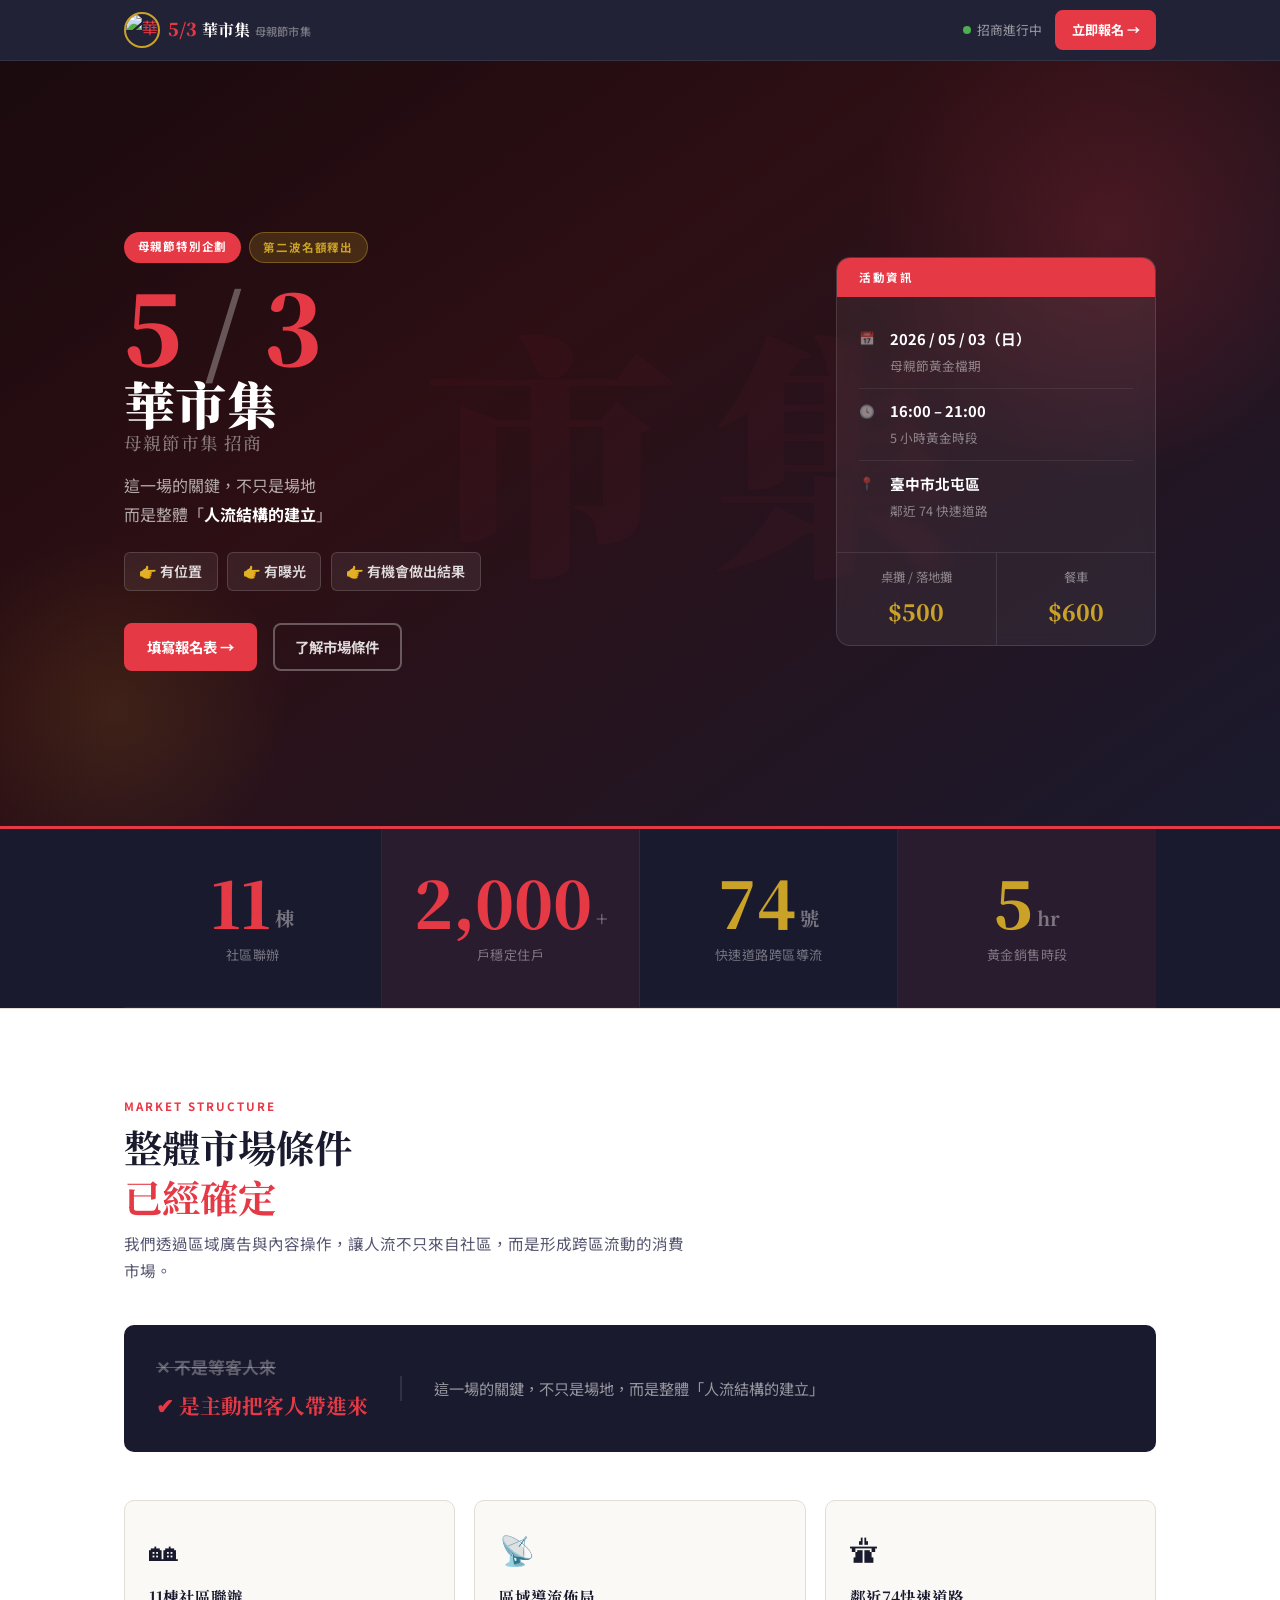
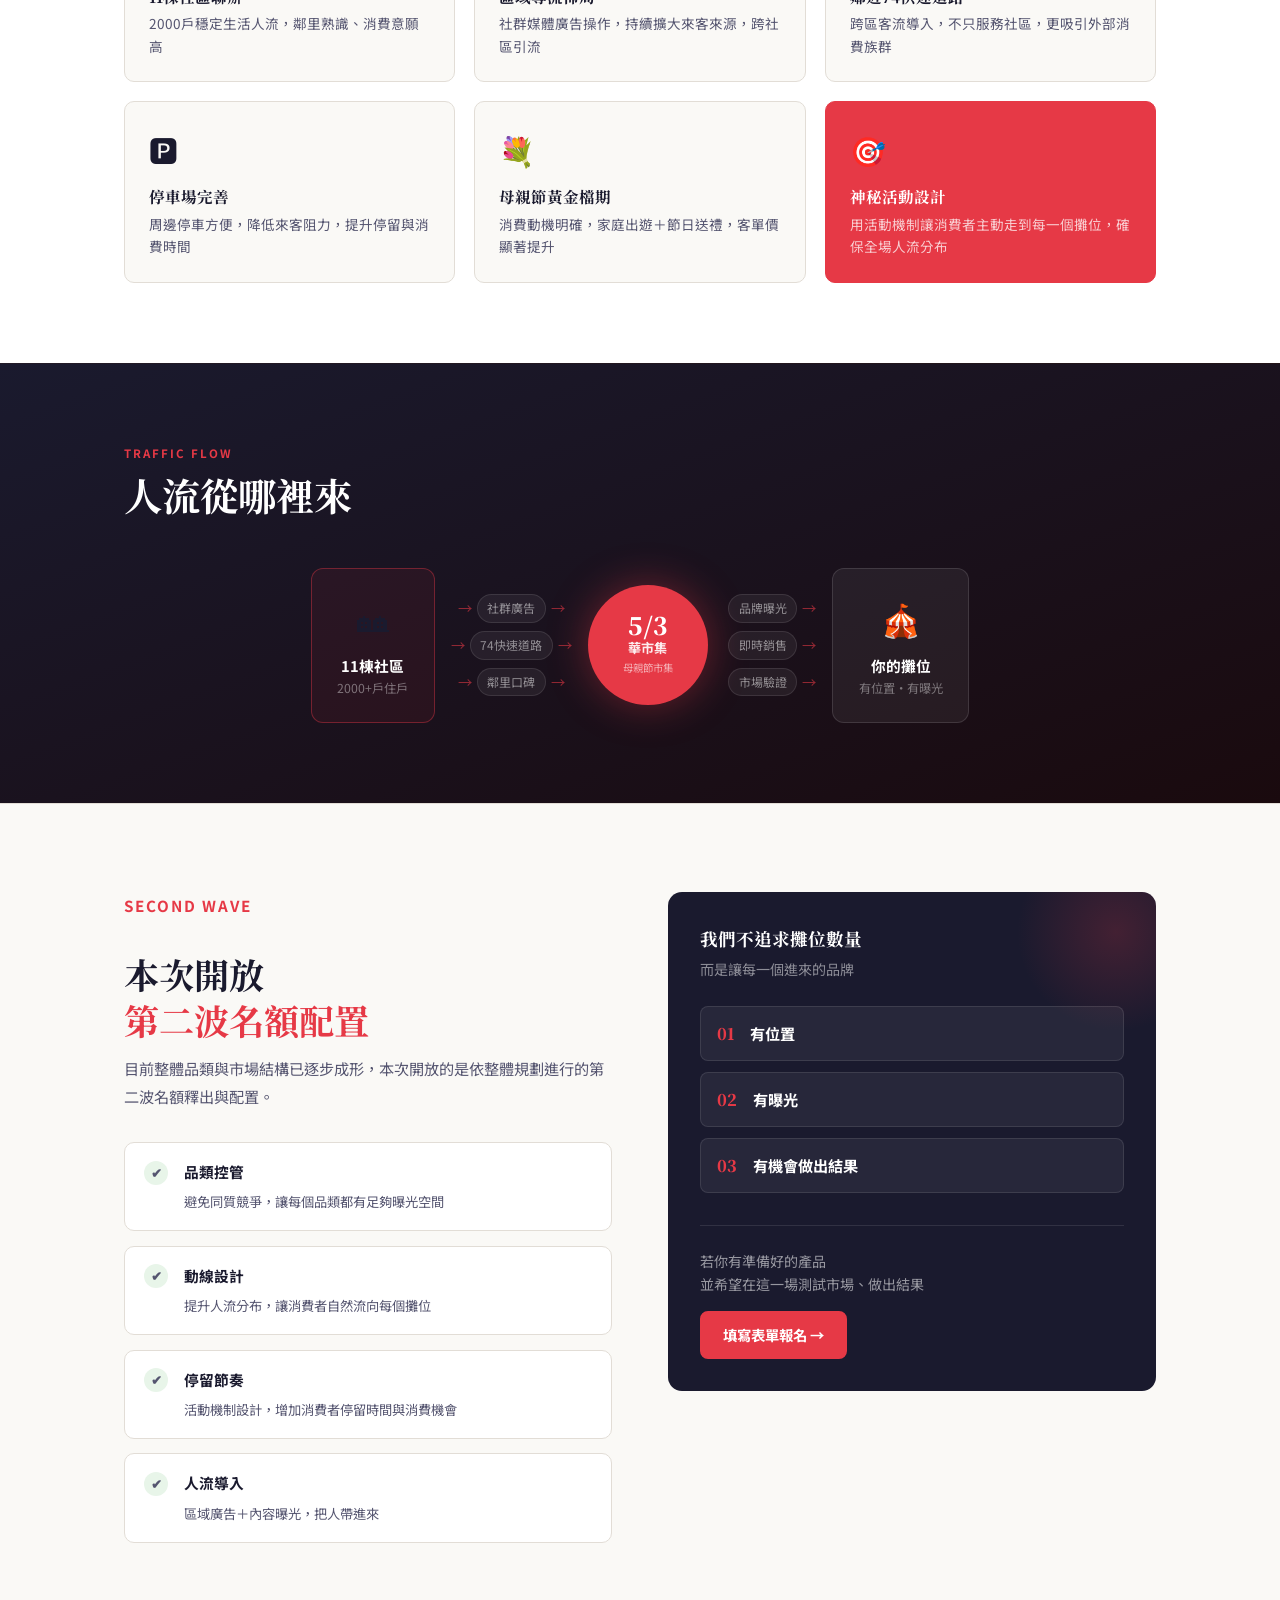
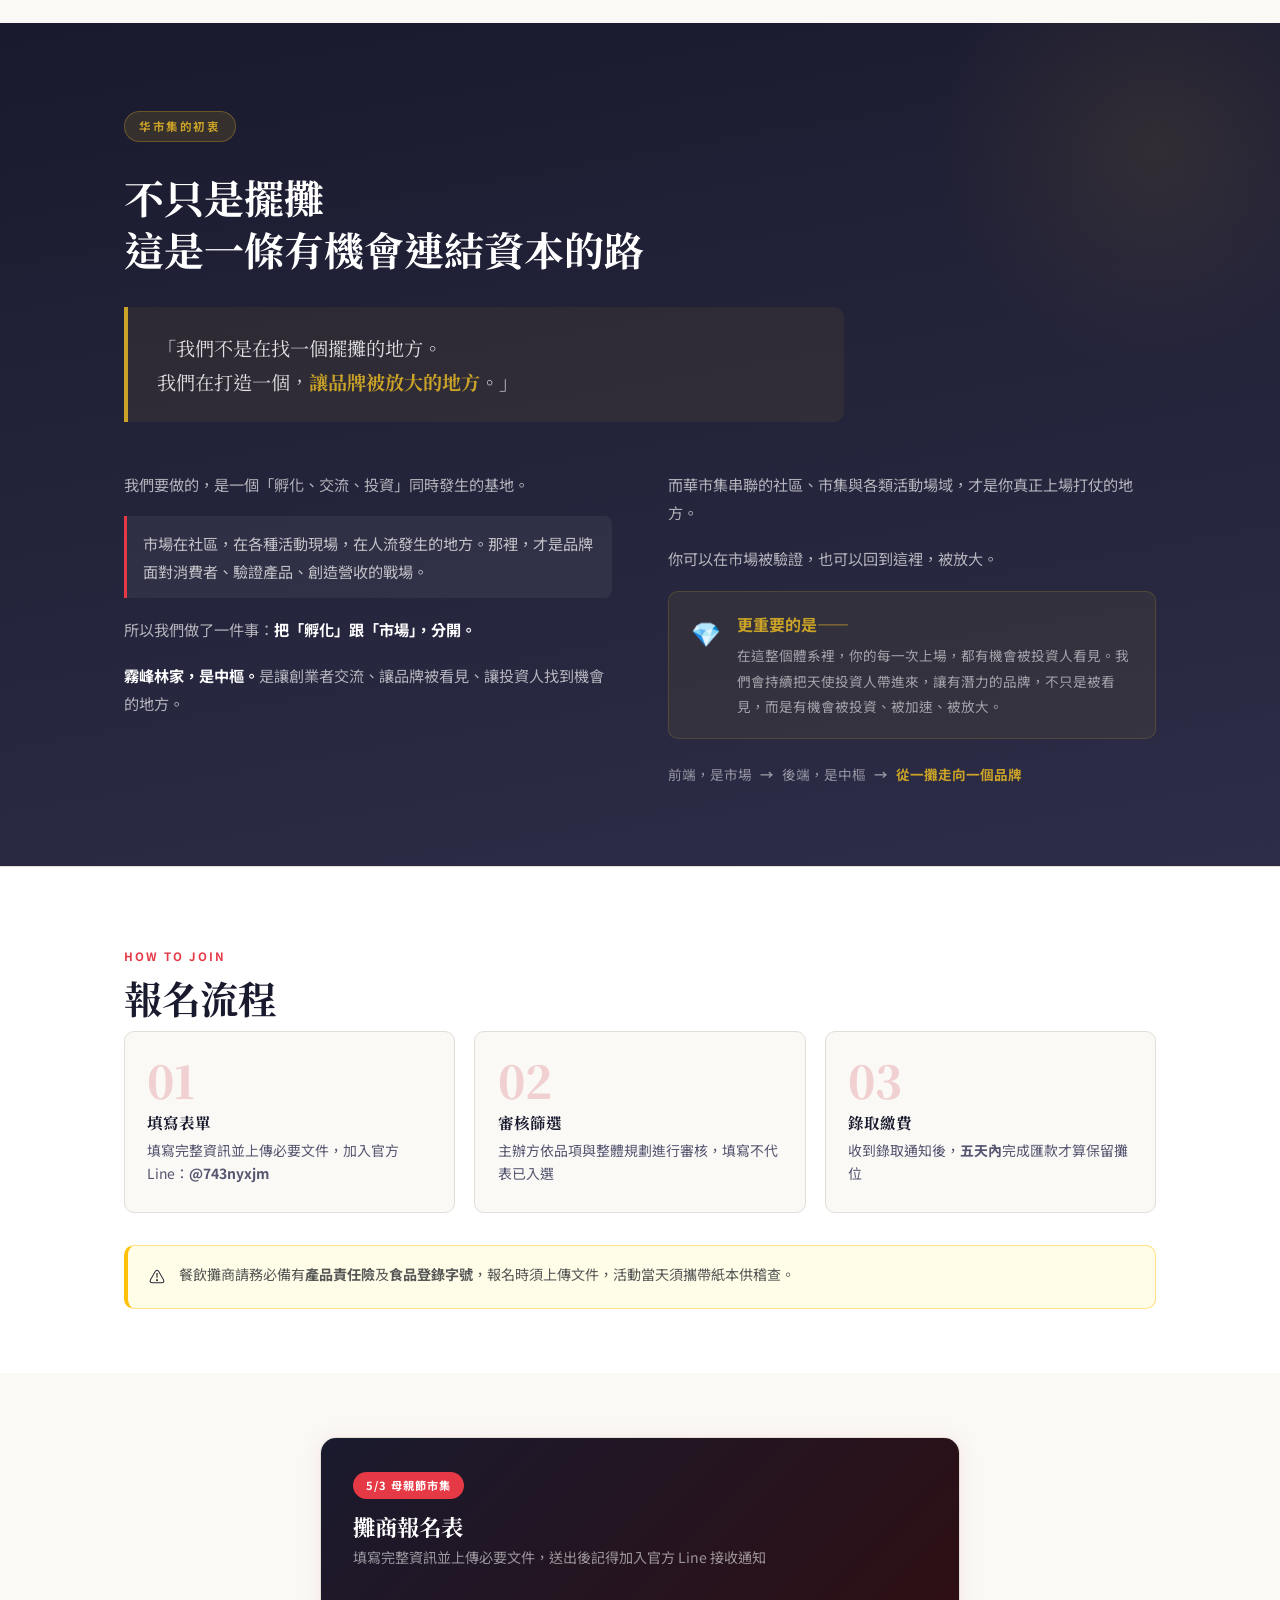
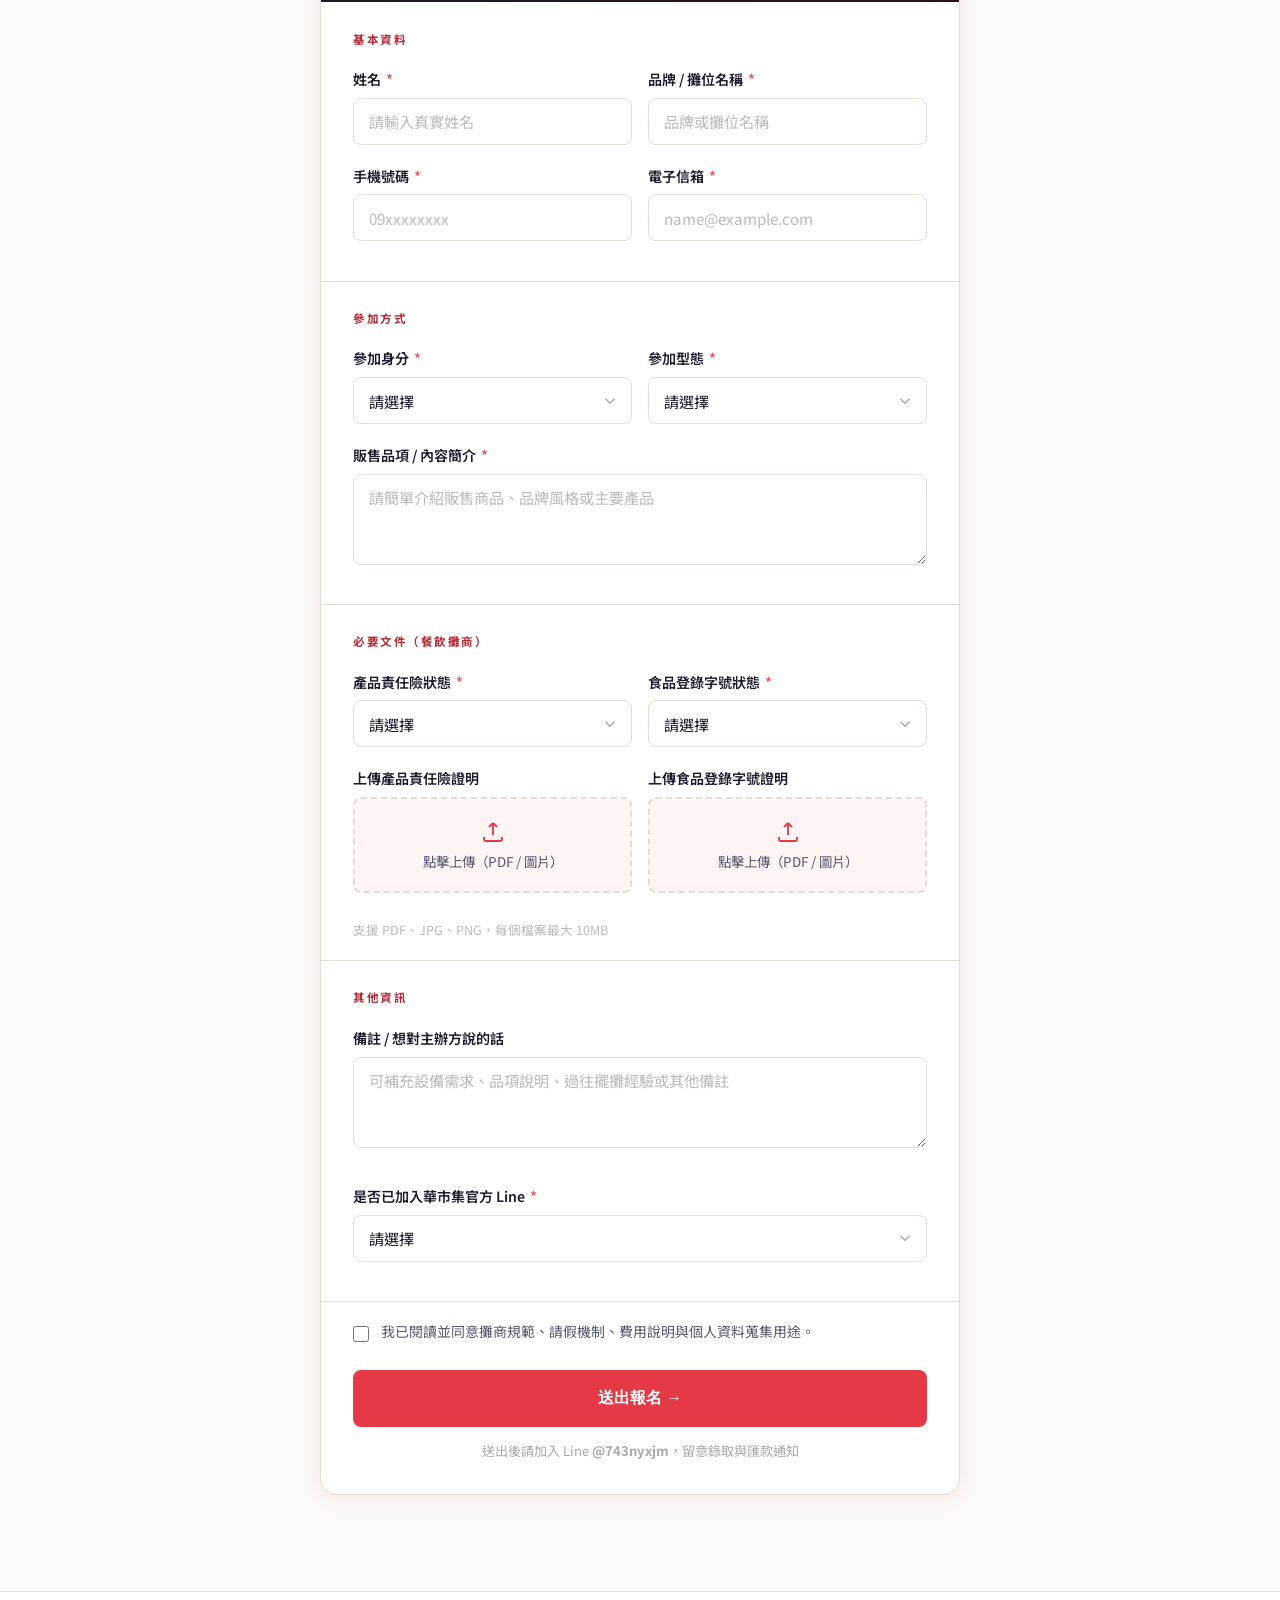
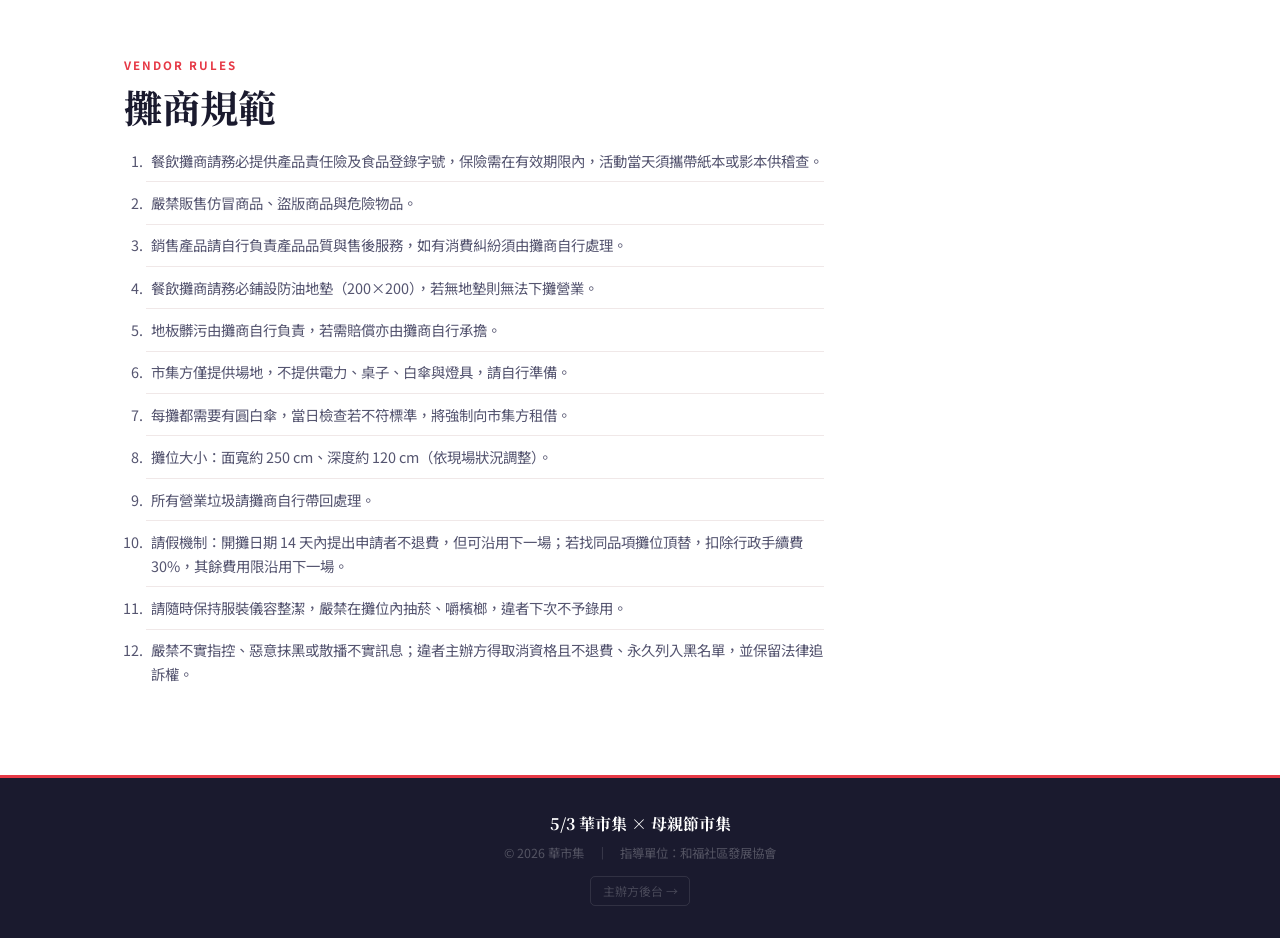
==== index.html @ 383331d0 "init: 5/3 華市集母親節市集招商網頁" ====
<!DOCTYPE html>
<html lang="zh-Hant">
<head>
  <meta charset="UTF-8">
  <meta name="viewport" content="width=device-width, initial-scale=1.0">
  <title>5/3 華市集 × 母親節市集 — 招商報名</title>
  <meta name="description" content="5/3 華市集母親節檔期。11棟社區聯辦、2000戶住戶、母親節黃金檔期。品類控管、人流結構已建立，現開放第二波招商。">
  <link rel="preconnect" href="https://fonts.googleapis.com">
  <link rel="preconnect" href="https://fonts.gstatic.com" crossorigin>
  <link href="https://fonts.googleapis.com/css2?family=Noto+Serif+TC:wght@500;700;900&family=Noto+Sans+TC:wght@400;500;600;700&display=swap" rel="stylesheet">
  <link rel="stylesheet" href="styles.css">
</head>
<body>

  <!-- ── HEADER ── -->
  <header class="site-header">
    <div class="container header-inner">
      <a href="#" class="brand">
        <img src="logo.png" alt="華市集" class="brand-logo">
        <div class="brand-text">
          <span class="brand-date">5/3</span>
          <span class="brand-name">華市集</span>
          <span class="brand-tag">母親節市集</span>
        </div>
      </a>
      <div class="header-right">
        <span class="header-status">
          <span class="dot-pulse"></span> 招商進行中
        </span>
        <a href="#form" class="btn btn-primary btn-sm">立即報名 →</a>
      </div>
    </div>
  </header>

  <!-- ── HERO ── -->
  <section class="hero">
    <!-- 背景文字裝飾 -->
    <div class="hero-bg-deco" aria-hidden="true">市集</div>
    <div class="container hero-inner">
      <div class="hero-left">
        <div class="hero-badge-row">
          <span class="badge-event">母親節特別企劃</span>
          <span class="badge-wave">第二波名額釋出</span>
        </div>
        <h1>
          <span class="h1-date">5 <em>/</em> 3</span>
          <span class="h1-main">華市集</span>
          <span class="h1-sub">母親節市集 招商</span>
        </h1>
        <p class="hero-desc">
          這一場的關鍵，不只是場地<br>
          而是整體「<strong>人流結構的建立</strong>」
        </p>
        <div class="hero-promise">
          <span>👉 有位置</span>
          <span>👉 有曝光</span>
          <span>👉 有機會做出結果</span>
        </div>
        <div class="hero-cta-row">
          <a href="#form" class="btn btn-primary">填寫報名表 →</a>
          <a href="#pitch" class="btn btn-outline-w">了解市場條件</a>
        </div>
      </div>
      <div class="hero-right">
        <div class="event-card">
          <div class="event-card-header">活動資訊</div>
          <ul class="event-info-list">
            <li>
              <span class="ei-icon">📅</span>
              <div><strong>2026 / 05 / 03（日）</strong><span>母親節黃金檔期</span></div>
            </li>
            <li>
              <span class="ei-icon">🕓</span>
              <div><strong>16:00 – 21:00</strong><span>5 小時黃金時段</span></div>
            </li>
            <li>
              <span class="ei-icon">📍</span>
              <div><strong>臺中市北屯區</strong><span>鄰近 74 快速道路</span></div>
            </li>
          </ul>
          <div class="event-fee-row">
            <div class="fee-item">
              <span class="fee-type">桌攤 / 落地攤</span>
              <span class="fee-price">$500</span>
            </div>
            <div class="fee-item">
              <span class="fee-type">餐車</span>
              <span class="fee-price">$600</span>
            </div>
          </div>
        </div>
      </div>
    </div>
  </section>

  <!-- ── STATS 數字牆 ── -->
  <section class="stats-section">
    <div class="container">
      <div class="stats-grid">
        <div class="stat-item">
          <div class="stat-num" data-target="11">0</div>
          <div class="stat-unit">棟</div>
          <div class="stat-label">社區聯辦</div>
        </div>
        <div class="stat-item stat-item--mid">
          <div class="stat-num" data-target="2000">0</div>
          <div class="stat-unit">+</div>
          <div class="stat-label">戶穩定住戶</div>
        </div>
        <div class="stat-item">
          <div class="stat-num stat-text">74</div>
          <div class="stat-unit">號</div>
          <div class="stat-label">快速道路跨區導流</div>
        </div>
        <div class="stat-item stat-item--mid">
          <div class="stat-num stat-text">5</div>
          <div class="stat-unit">hr</div>
          <div class="stat-label">黃金銷售時段</div>
        </div>
      </div>
    </div>
  </section>

  <!-- ── PITCH 市場條件 ── -->
  <section class="pitch-section" id="pitch">
    <div class="container">
      <div class="pitch-top">
        <p class="sec-eyebrow">Market Structure</p>
        <h2 class="sec-title">整體市場條件<br><span>已經確定</span></h2>
        <p class="sec-desc">我們透過區域廣告與內容操作，讓人流不只來自社區，而是形成跨區流動的消費市場。</p>
      </div>

      <!-- 大口號 -->
      <div class="pitch-slogan">
        <div class="slogan-left">
          <div class="slogan-no">✕ 不是等客人來</div>
          <div class="slogan-yes">✔ 是主動把客人帶進來</div>
        </div>
        <div class="slogan-right">
          <p>這一場的關鍵，不只是場地，而是整體「人流結構的建立」</p>
        </div>
      </div>

      <!-- 條件 checklist -->
      <div class="conditions-grid">
        <div class="condition-card">
          <div class="cc-icon">🏘</div>
          <h4>11棟社區聯辦</h4>
          <p>2000戶穩定生活人流，鄰里熟識、消費意願高</p>
        </div>
        <div class="condition-card">
          <div class="cc-icon">📡</div>
          <h4>區域導流佈局</h4>
          <p>社群媒體廣告操作，持續擴大來客來源，跨社區引流</p>
        </div>
        <div class="condition-card">
          <div class="cc-icon">🛣</div>
          <h4>鄰近74快速道路</h4>
          <p>跨區客流導入，不只服務社區，更吸引外部消費族群</p>
        </div>
        <div class="condition-card">
          <div class="cc-icon">🅿️</div>
          <h4>停車場完善</h4>
          <p>周邊停車方便，降低來客阻力，提升停留與消費時間</p>
        </div>
        <div class="condition-card">
          <div class="cc-icon">💐</div>
          <h4>母親節黃金檔期</h4>
          <p>消費動機明確，家庭出遊＋節日送禮，客單價顯著提升</p>
        </div>
        <div class="condition-card condition-card--highlight">
          <div class="cc-icon">🎯</div>
          <h4>神秘活動設計</h4>
          <p>用活動機制讓消費者主動走到每一個攤位，確保全場人流分布</p>
        </div>
      </div>
    </div>
  </section>

  <!-- ── 人流結構視覺化 ── -->
  <section class="flow-viz-section">
    <div class="container">
      <p class="sec-eyebrow">Traffic Flow</p>
      <h2 class="sec-title">人流從哪裡來</h2>
      <div class="flow-diagram">
        <div class="flow-source">
          <div class="fs-item fs-item--main">
            <div class="fs-icon">🏘</div>
            <div class="fs-label">11棟社區</div>
            <div class="fs-sub">2000+戶住戶</div>
          </div>
        </div>
        <div class="flow-arrows">
          <div class="fa-line fa-line--1">
            <span class="fa-tag">社群廣告</span>
          </div>
          <div class="fa-line fa-line--2">
            <span class="fa-tag">74快速道路</span>
          </div>
          <div class="fa-line fa-line--3">
            <span class="fa-tag">鄰里口碑</span>
          </div>
        </div>
        <div class="flow-center">
          <div class="fc-badge">5/3</div>
          <div class="fc-label">華市集</div>
          <div class="fc-sub">母親節市集</div>
        </div>
        <div class="flow-arrows flow-arrows--right">
          <div class="fa-line fa-line--r1">
            <span class="fa-tag">品牌曝光</span>
          </div>
          <div class="fa-line fa-line--r2">
            <span class="fa-tag">即時銷售</span>
          </div>
          <div class="fa-line fa-line--r3">
            <span class="fa-tag">市場驗證</span>
          </div>
        </div>
        <div class="flow-target">
          <div class="ft-item">
            <div class="ft-icon">🎪</div>
            <div class="ft-label">你的攤位</div>
            <div class="ft-sub">有位置・有曝光</div>
          </div>
        </div>
      </div>
    </div>
  </section>

  <!-- ── 品類配置 ── -->
  <section class="config-section" id="config">
    <div class="container">
      <div class="config-inner">
        <div class="config-left">
          <p class="sec-eyebrow">Second Wave</p>
          <h2>本次開放<br><span>第二波名額配置</span></h2>
          <p>目前整體品類與市場結構已逐步成形，本次開放的是依整體規劃進行的第二波名額釋出與配置。</p>
          <div class="config-checks">
            <div class="cc-row">
              <span class="cc-check">✔</span>
              <div>
                <strong>品類控管</strong>
                <span>避免同質競爭，讓每個品類都有足夠曝光空間</span>
              </div>
            </div>
            <div class="cc-row">
              <span class="cc-check">✔</span>
              <div>
                <strong>動線設計</strong>
                <span>提升人流分布，讓消費者自然流向每個攤位</span>
              </div>
            </div>
            <div class="cc-row">
              <span class="cc-check">✔</span>
              <div>
                <strong>停留節奏</strong>
                <span>活動機制設計，增加消費者停留時間與消費機會</span>
              </div>
            </div>
            <div class="cc-row">
              <span class="cc-check">✔</span>
              <div>
                <strong>人流導入</strong>
                <span>區域廣告＋內容曝光，把人帶進來</span>
              </div>
            </div>
          </div>
        </div>
        <div class="config-right">
          <div class="config-promise-box">
            <p class="cp-title">我們不追求攤位數量</p>
            <p class="cp-sub">而是讓每一個進來的品牌</p>
            <div class="cp-items">
              <div class="cp-item">
                <span class="cp-num">01</span>
                <span class="cp-text">有位置</span>
              </div>
              <div class="cp-item">
                <span class="cp-num">02</span>
                <span class="cp-text">有曝光</span>
              </div>
              <div class="cp-item">
                <span class="cp-num">03</span>
                <span class="cp-text">有機會做出結果</span>
              </div>
            </div>
            <div class="cp-cta">
              <p>若你有準備好的產品<br>並希望在這一場測試市場、做出結果</p>
              <a href="#form" class="btn btn-primary">填寫表單報名 →</a>
            </div>
          </div>
        </div>
      </div>
    </div>
  </section>

  <!-- ── 初衷 ── -->
  <section class="mission-section" id="mission">
    <div class="container">
      <div class="mission-eyebrow">
        <span class="label-tag-dark">华市集的初衷</span>
      </div>
      <h2 class="mission-headline">不只是擺攤<br>這是一條有機會連結資本的路</h2>

      <div class="mission-quote-block">
        「我們不是在找一個擺攤的地方。<br>
        我們在打造一個，<em>讓品牌被放大的地方</em>。」
      </div>

      <div class="mission-body">
        <div class="mission-col">
          <p>我們要做的，是一個「孵化、交流、投資」同時發生的基地。</p>
          <p class="mission-hl">市場在社區，在各種活動現場，在人流發生的地方。那裡，才是品牌面對消費者、驗證產品、創造營收的戰場。</p>
          <p>所以我們做了一件事：<strong>把「孵化」跟「市場」，分開。</strong></p>
          <p><strong>霧峰林家，是中樞。</strong>是讓創業者交流、讓品牌被看見、讓投資人找到機會的地方。</p>
        </div>
        <div class="mission-col">
          <p>而華市集串聯的社區、市集與各類活動場域，才是你真正上場打仗的地方。</p>
          <p>你可以在市場被驗證，也可以回到這裡，被放大。</p>
          <div class="mission-invest-box">
            <div class="mib-icon">💎</div>
            <div>
              <strong>更重要的是——</strong>
              <p>在這整個體系裡，你的每一次上場，都有機會被投資人看見。我們會持續把天使投資人帶進來，讓有潛力的品牌，不只是被看見，而是有機會被投資、被加速、被放大。</p>
            </div>
          </div>
          <div class="mission-path">
            <span>前端，是市場</span>
            <span class="mp-arrow">→</span>
            <span>後端，是中樞</span>
            <span class="mp-arrow">→</span>
            <span class="mp-end">從一攤走向一個品牌</span>
          </div>
        </div>
      </div>
    </div>
  </section>

  <!-- ── 報名流程 ── -->
  <section class="steps-section">
    <div class="container">
      <p class="sec-eyebrow">How To Join</p>
      <h2 class="sec-title">報名流程</h2>
      <div class="steps">
        <div class="step">
          <div class="step-n">01</div>
          <h3>填寫表單</h3>
          <p>填寫完整資訊並上傳必要文件，加入官方 Line：<strong>@743nyxjm</strong></p>
        </div>
        <div class="step">
          <div class="step-n">02</div>
          <h3>審核篩選</h3>
          <p>主辦方依品項與整體規劃進行審核，填寫不代表已入選</p>
        </div>
        <div class="step">
          <div class="step-n">03</div>
          <h3>錄取繳費</h3>
          <p>收到錄取通知後，<strong>五天內</strong>完成匯款才算保留攤位</p>
        </div>
      </div>
      <div class="notice-bar">
        <span>⚠️</span>
        <p>餐飲攤商請務必備有<strong>產品責任險</strong>及<strong>食品登錄字號</strong>，報名時須上傳文件，活動當天須攜帶紙本供稽查。</p>
      </div>
    </div>
  </section>

  <!-- ── 報名表單 ── -->
  <section class="form-section" id="form">
    <div class="container">
      <div class="form-wrap">
        <div class="form-topbar">
          <div class="form-topbar-inner">
            <div class="ftb-badge">5/3 母親節市集</div>
            <h2>攤商報名表</h2>
            <p>填寫完整資訊並上傳必要文件，送出後記得加入官方 Line 接收通知</p>
          </div>
        </div>

        <form id="registration-form" novalidate>

          <!-- 基本資料 -->
          <div class="fgroup">
            <p class="fgroup-title">基本資料</p>
            <div class="pair">
              <label class="field">
                <span class="field-label">姓名 <em>*</em></span>
                <input type="text" name="fullName" placeholder="請輸入真實姓名" required>
                <small class="emsg"></small>
              </label>
              <label class="field">
                <span class="field-label">品牌 / 攤位名稱 <em>*</em></span>
                <input type="text" name="organization" placeholder="品牌或攤位名稱" required>
                <small class="emsg"></small>
              </label>
            </div>
            <div class="pair">
              <label class="field">
                <span class="field-label">手機號碼 <em>*</em></span>
                <input type="tel" name="phone" placeholder="09xxxxxxxx" required>
                <small class="emsg"></small>
              </label>
              <label class="field">
                <span class="field-label">電子信箱 <em>*</em></span>
                <input type="email" name="email" placeholder="name@example.com" required>
                <small class="emsg"></small>
              </label>
            </div>
          </div>

          <!-- 參加方式 -->
          <div class="fgroup">
            <p class="fgroup-title">參加方式</p>
            <div class="pair">
              <label class="field">
                <span class="field-label">參加身分 <em>*</em></span>
                <select name="vendorIdentity" required>
                  <option value="">請選擇</option>
                  <option value="new">新攤友</option>
                  <option value="returning">舊攤友（已參加過華市集）</option>
                </select>
                <small class="emsg"></small>
              </label>
              <label class="field">
                <span class="field-label">參加型態 <em>*</em></span>
                <select name="boothType" required>
                  <option value="">請選擇</option>
                  <option value="booth">桌攤 / 落地攤（$500）</option>
                  <option value="truck">餐車（$600）</option>
                </select>
                <small class="emsg"></small>
              </label>
            </div>
            <label class="field">
              <span class="field-label">販售品項 / 內容簡介 <em>*</em></span>
              <textarea name="productInfo" rows="3" placeholder="請簡單介紹販售商品、品牌風格或主要產品" required></textarea>
              <small class="emsg"></small>
            </label>
          </div>

          <!-- 必要文件 -->
          <div class="fgroup">
            <p class="fgroup-title">必要文件（餐飲攤商）</p>
            <div class="pair">
              <label class="field">
                <span class="field-label">產品責任險狀態 <em>*</em></span>
                <select name="insurance" required>
                  <option value="">請選擇</option>
                  <option value="yes">已具備</option>
                  <option value="preparing">準備中</option>
                  <option value="na">非餐飲攤商</option>
                </select>
                <small class="emsg"></small>
              </label>
              <label class="field">
                <span class="field-label">食品登錄字號狀態 <em>*</em></span>
                <select name="foodRegistration" required>
                  <option value="">請選擇</option>
                  <option value="yes">已具備</option>
                  <option value="preparing">準備中</option>
                  <option value="na">非餐飲攤商</option>
                </select>
                <small class="emsg"></small>
              </label>
            </div>
            <div class="pair">
              <label class="field">
                <span class="field-label">上傳產品責任險證明</span>
                <input type="file" id="insuranceFile" name="insuranceFile" accept=".pdf,.jpg,.jpeg,.png">
                <div class="file-box" id="insurance-box">
                  <svg viewBox="0 0 24 24" fill="none" stroke-width="1.8"><path d="M12 15V3m0 0L8 7m4-4 4 4"/><path d="M3 17v2a2 2 0 002 2h14a2 2 0 002-2v-2"/></svg>
                  <span id="insurance-name">點擊上傳（PDF / 圖片）</span>
                </div>
                <small class="emsg"></small>
              </label>
              <label class="field">
                <span class="field-label">上傳食品登錄字號證明</span>
                <input type="file" id="foodFile" name="foodFile" accept=".pdf,.jpg,.jpeg,.png">
                <div class="file-box" id="food-box">
                  <svg viewBox="0 0 24 24" fill="none" stroke-width="1.8"><path d="M12 15V3m0 0L8 7m4-4 4 4"/><path d="M3 17v2a2 2 0 002 2h14a2 2 0 002-2v-2"/></svg>
                  <span id="food-name">點擊上傳（PDF / 圖片）</span>
                </div>
                <small class="emsg"></small>
              </label>
            </div>
            <p class="file-hint">支援 PDF、JPG、PNG，每個檔案最大 10MB</p>
          </div>

          <!-- 其他資訊 -->
          <div class="fgroup">
            <p class="fgroup-title">其他資訊</p>
            <label class="field">
              <span class="field-label">備註 / 想對主辦方說的話</span>
              <textarea name="motivation" rows="3" placeholder="可補充設備需求、品項說明、過往擺攤經驗或其他備註"></textarea>
              <small class="emsg"></small>
            </label>
            <label class="field">
              <span class="field-label">是否已加入華市集官方 Line <em>*</em></span>
              <select name="lineJoined" required>
                <option value="">請選擇</option>
                <option value="yes">是，已加入 @743nyxjm</option>
                <option value="no">尚未加入</option>
              </select>
              <small class="emsg"></small>
            </label>
          </div>

          <!-- 同意 -->
          <label class="check-field">
            <input type="checkbox" name="consent" required>
            <span>我已閱讀並同意攤商規範、請假機制、費用說明與個人資料蒐集用途。</span>
          </label>
          <small class="check-err"></small>

          <!-- 送出 -->
          <div class="form-submit">
            <button type="submit" id="submit-btn" class="btn btn-primary btn-block">
              <span class="btn-text">送出報名 →</span>
              <span class="btn-loading" hidden>上傳中，請稍候…</span>
            </button>
            <p class="form-hint">送出後請加入 Line <strong>@743nyxjm</strong>，留意錄取與匯款通知</p>
          </div>
        </form>

        <!-- 送出成功 -->
        <div id="success-msg" class="success-msg" hidden>
          <div class="s-icon">🎉</div>
          <h3>報名資料已送出！</h3>
          <p>我們已收到你的攤商資料。請同步加入官方 Line <strong>@743nyxjm</strong>，留意後續錄取與匯款通知。</p>
          <div class="success-line-box">
            <p>官方 Line</p>
            <div class="suc-line-id">@743nyxjm</div>
          </div>
          <button type="button" id="reset-btn" class="btn btn-outline">再填一份</button>
        </div>
      </div>
    </div>
  </section>

  <!-- ── 攤商規範 ── -->
  <section class="rules-section">
    <div class="container">
      <p class="sec-eyebrow">Vendor Rules</p>
      <h2 class="sec-title">攤商規範</h2>
      <ol class="rules-list">
        <li>餐飲攤商請務必提供產品責任險及食品登錄字號，保險需在有效期限內，活動當天須攜帶紙本或影本供稽查。</li>
        <li>嚴禁販售仿冒商品、盜版商品與危險物品。</li>
        <li>銷售產品請自行負責產品品質與售後服務，如有消費糾紛須由攤商自行處理。</li>
        <li>餐飲攤商請務必鋪設防油地墊（200×200），若無地墊則無法下攤營業。</li>
        <li>地板髒污由攤商自行負責，若需賠償亦由攤商自行承擔。</li>
        <li>市集方僅提供場地，不提供電力、桌子、白傘與燈具，請自行準備。</li>
        <li>每攤都需要有圓白傘，當日檢查若不符標準，將強制向市集方租借。</li>
        <li>攤位大小：面寬約 250 cm、深度約 120 cm（依現場狀況調整）。</li>
        <li>所有營業垃圾請攤商自行帶回處理。</li>
        <li>請假機制：開攤日期 14 天內提出申請者不退費，但可沿用下一場；若找同品項攤位頂替，扣除行政手續費 30%，其餘費用限沿用下一場。</li>
        <li>請隨時保持服裝儀容整潔，嚴禁在攤位內抽菸、嚼檳榔，違者下次不予錄用。</li>
        <li>嚴禁不實指控、惡意抹黑或散播不實訊息；違者主辦方得取消資格且不退費、永久列入黑名單，並保留法律追訴權。</li>
      </ol>
    </div>
  </section>

  <!-- ── FOOTER ── -->
  <footer class="site-footer">
    <div class="container footer-inner">
      <div class="footer-brand">5/3 華市集 × 母親節市集</div>
      <p class="footer-copy">© 2026 華市集　｜　指導單位：和福社區發展協會</p>
      <a href="admin.html" class="admin-link">主辦方後台 →</a>
    </div>
  </footer>

  <script src="script.js"></script>
</body>
</html>
---- styles.css ----
/* ── RESET ── */
*, *::before, *::after { box-sizing: border-box; margin: 0; padding: 0; }
[hidden] { display: none !important; }

:root {
  --red:        #e63946;
  --red-dark:   #b52a35;
  --red-pale:   #fff5f5;
  --orange:     #f4833d;
  --ink:        #1a1a2e;
  --ink-mid:    #2d2d3a;
  --sub:        #555570;
  --border:     #e2ddd6;
  --bg:         #faf9f6;
  --white:      #ffffff;
  --gold:       #c9a227;
  --gold-light: #f5e9c0;
  --gold-pale:  #fdf8ec;
  --green:      #2e7d32;
  --green-bg:   #f1f8f2;
  --coral:      #e05a5a;
  --r:          10px;
  --shadow:     0 2px 20px rgba(230,57,70,.10);
}

html, body {
  font-size: 16px;
  font-family: 'Noto Sans TC', -apple-system, BlinkMacSystemFont, sans-serif;
  background: var(--bg);
  color: var(--ink);
  line-height: 1.7;
  overflow-x: hidden;
}
h1, h2, h3, h4 { font-family: 'Noto Serif TC', serif; line-height: 1.3; color: var(--ink); }
p { color: var(--sub); }
a { color: var(--red); text-decoration: none; }
a:hover { color: var(--red-dark); }

.container { width: 100%; max-width: 1080px; margin: 0 auto; padding: 0 1.5rem; }

/* ── HEADER ── */
.site-header {
  position: sticky; top: 0; z-index: 100;
  background: rgba(26,26,46,.96);
  backdrop-filter: blur(10px);
  border-bottom: 1px solid rgba(255,255,255,.08);
}
.header-inner {
  display: flex; align-items: center; justify-content: space-between;
  height: 60px; gap: 1rem;
}
.brand {
  display: flex; align-items: center; gap: .5rem;
  text-decoration: none;
}
.brand-logo {
  width: 36px; height: 36px;
  border-radius: 50%;
  object-fit: cover;
  border: 2px solid var(--gold);
  flex-shrink: 0;
}
.brand-text { display: flex; align-items: baseline; gap: .3rem; }
.brand-date {
  font-family: 'Noto Serif TC', serif;
  font-size: 1.1rem; font-weight: 900;
  color: var(--red); line-height: 1;
}
.brand-name {
  font-family: 'Noto Serif TC', serif;
  font-size: 1rem; font-weight: 700; color: #fff;
}
.brand-tag {
  font-size: .7rem; font-weight: 500;
  color: rgba(255,255,255,.4);
  letter-spacing: .3px;
}
.header-right { display: flex; align-items: center; gap: .8rem; }
.header-status {
  display: flex; align-items: center; gap: .4rem;
  font-size: .8rem; color: rgba(255,255,255,.55);
  white-space: nowrap;
}
.dot-pulse {
  width: 8px; height: 8px; border-radius: 50%;
  background: #4caf50;
  box-shadow: 0 0 0 0 rgba(76,175,80,.4);
  animation: pulse-dot 1.8s ease-in-out infinite;
  flex-shrink: 0;
}
@keyframes pulse-dot {
  0%   { box-shadow: 0 0 0 0 rgba(76,175,80,.5); }
  70%  { box-shadow: 0 0 0 8px rgba(76,175,80,0); }
  100% { box-shadow: 0 0 0 0 rgba(76,175,80,0); }
}
@media (max-width: 600px) {
  .header-status { display: none; }
}

/* ── BUTTONS ── */
.btn {
  display: inline-block; padding: .6rem 1.3rem;
  border-radius: 8px; font-weight: 700; font-size: .9rem;
  cursor: pointer; border: 2px solid transparent;
  transition: all .2s; text-align: center; white-space: nowrap;
}
.btn-sm { padding: .4rem .9rem; font-size: .82rem; }
.btn-primary {
  background: var(--red); color: #fff; border-color: var(--red);
}
.btn-primary:hover {
  background: var(--red-dark); border-color: var(--red-dark);
  transform: translateY(-1px); box-shadow: 0 4px 16px rgba(230,57,70,.35);
}
.btn-primary:disabled { background: #ccc; border-color: #ccc; cursor: not-allowed; transform: none; box-shadow: none; }
.btn-outline-w {
  background: transparent; color: rgba(255,255,255,.85);
  border-color: rgba(255,255,255,.3);
}
.btn-outline-w:hover { background: rgba(255,255,255,.12); border-color: rgba(255,255,255,.6); color: #fff; }
.btn-outline {
  background: transparent; color: var(--red); border-color: var(--red);
}
.btn-outline:hover { background: var(--red); color: #fff; }
.btn-block { display: block; width: 100%; padding: 1rem; font-size: 1rem; }

/* ── HERO ── */
.hero {
  position: relative;
  background: linear-gradient(145deg, #1a0a0e 0%, #2d0f14 40%, #1a1a2e 100%);
  padding: 5rem 0 4rem; overflow: hidden;
  min-height: 85vh; display: flex; align-items: center;
}
.hero-bg-deco {
  position: absolute;
  top: 50%; left: 55%; transform: translate(-50%, -50%);
  font-family: 'Noto Serif TC', serif;
  font-size: clamp(8rem, 20vw, 18rem); font-weight: 900;
  color: rgba(230,57,70,.04); pointer-events: none;
  white-space: nowrap; user-select: none; letter-spacing: .1em;
}
.hero::before {
  content: '';
  position: absolute; top: -80px; right: -80px;
  width: 500px; height: 500px; border-radius: 50%;
  background: radial-gradient(circle, rgba(230,57,70,.18) 0%, transparent 70%);
  pointer-events: none;
}
.hero::after {
  content: '';
  position: absolute; bottom: -60px; left: -60px;
  width: 350px; height: 350px; border-radius: 50%;
  background: radial-gradient(circle, rgba(201,162,39,.12) 0%, transparent 70%);
  pointer-events: none;
}
.hero-inner {
  display: flex; gap: 3rem; align-items: center;
  width: 100%; max-width: 1080px; margin: 0 auto; padding: 0 1.5rem;
  position: relative; z-index: 1;
}
.hero-left { flex: 1; min-width: 0; }
.hero-right { width: 320px; flex-shrink: 0; }
@media (max-width: 860px) {
  .hero-inner { flex-direction: column; gap: 2.5rem; }
  .hero-right { width: 100%; max-width: 420px; }
  .hero { min-height: auto; padding: 4rem 0 3.5rem; }
}

.hero-badge-row { display: flex; gap: .5rem; flex-wrap: wrap; margin-bottom: 1.2rem; }
.badge-event, .badge-wave {
  display: inline-block; font-size: .72rem; font-weight: 700;
  letter-spacing: .8px; padding: .28rem .85rem; border-radius: 99px;
}
.badge-event { background: var(--red); color: #fff; }
.badge-wave  { background: rgba(201,162,39,.2); border: 1px solid rgba(201,162,39,.4); color: var(--gold); }

.hero-left h1 { margin-bottom: 1.2rem; line-height: 1; }
.h1-date {
  display: block;
  font-size: clamp(3.5rem, 10vw, 6rem); font-weight: 900;
  color: var(--red); line-height: .9; margin-bottom: .1em;
  letter-spacing: -.02em;
}
.h1-date em { color: rgba(255,255,255,.3); font-style: normal; }
.h1-main {
  display: block;
  font-size: clamp(2rem, 5vw, 3.2rem); font-weight: 900;
  color: #fff; line-height: 1; margin-bottom: .1em;
}
.h1-sub {
  display: block;
  font-size: clamp(.9rem, 2vw, 1.1rem); font-weight: 500;
  color: rgba(255,255,255,.45); letter-spacing: 1px;
}

.hero-desc {
  font-size: 1rem; color: rgba(255,255,255,.65);
  margin-bottom: 1.5rem; line-height: 1.8; max-width: 480px;
}
.hero-desc strong { color: #fff; }

.hero-promise {
  display: flex; flex-wrap: wrap; gap: .6rem; margin-bottom: 2rem;
}
.hero-promise span {
  background: rgba(255,255,255,.07); border: 1px solid rgba(255,255,255,.15);
  border-radius: 6px; padding: .4rem .9rem;
  font-size: .88rem; font-weight: 600; color: rgba(255,255,255,.85);
}

.hero-cta-row { display: flex; gap: 1rem; flex-wrap: wrap; }

/* EVENT CARD */
.event-card {
  background: rgba(255,255,255,.06);
  border: 1px solid rgba(255,255,255,.12);
  border-radius: 14px; overflow: hidden;
  backdrop-filter: blur(6px);
}
.event-card-header {
  background: var(--red); color: #fff;
  font-size: .72rem; font-weight: 700;
  letter-spacing: 1.5px; text-transform: uppercase;
  padding: .6rem 1.4rem;
}
.event-info-list { list-style: none; padding: 1.2rem 1.4rem; }
.event-info-list li {
  display: flex; gap: .9rem; align-items: flex-start;
  padding: .6rem 0; border-bottom: 1px solid rgba(255,255,255,.07);
}
.event-info-list li:last-child { border-bottom: none; }
.ei-icon { font-size: 1.1rem; flex-shrink: 0; margin-top: .1rem; }
.event-info-list strong { display: block; color: #fff; font-size: .92rem; }
.event-info-list span { font-size: .79rem; color: rgba(255,255,255,.45); }

.event-fee-row {
  display: flex; border-top: 1px solid rgba(255,255,255,.1);
}
.fee-item {
  flex: 1; padding: .9rem 1.4rem; text-align: center;
  border-right: 1px solid rgba(255,255,255,.1);
}
.fee-item:last-child { border-right: none; }
.fee-type { display: block; font-size: .78rem; color: rgba(255,255,255,.45); margin-bottom: .25rem; }
.fee-price {
  display: block;
  font-family: 'Noto Serif TC', serif;
  font-size: 1.4rem; font-weight: 900; color: var(--gold);
}

/* ── STATS ── */
.stats-section {
  background: var(--ink);
  padding: 0;
  border-top: 3px solid var(--red);
}
.stats-grid {
  display: grid; grid-template-columns: repeat(4, 1fr);
  border-bottom: 1px solid rgba(255,255,255,.06);
}
@media (max-width: 700px) {
  .stats-grid { grid-template-columns: repeat(2, 1fr); }
}
.stat-item {
  padding: 2.5rem 1rem; text-align: center;
  border-right: 1px solid rgba(255,255,255,.06);
  position: relative; overflow: hidden;
}
.stat-item:last-child { border-right: none; }
.stat-item--mid { background: rgba(230,57,70,.08); }
.stat-num {
  font-family: 'Noto Serif TC', serif;
  font-size: clamp(2.5rem, 6vw, 4rem); font-weight: 900;
  color: var(--red); line-height: 1;
  display: inline-block;
}
.stat-text { color: var(--gold); }
.stat-unit {
  font-family: 'Noto Serif TC', serif;
  font-size: 1.2rem; font-weight: 700;
  color: rgba(255,255,255,.4);
  display: inline-block; vertical-align: bottom; margin-bottom: .1rem;
}
.stat-label {
  display: block; font-size: .82rem; color: rgba(255,255,255,.4);
  margin-top: .5rem; letter-spacing: .5px;
}

/* ── PITCH ── */
.pitch-section {
  padding: 5.5rem 0 5rem;
  background: var(--white);
  border-top: 1px solid var(--border);
}
.sec-eyebrow {
  font-size: .72rem; font-weight: 700;
  letter-spacing: 2px; text-transform: uppercase;
  color: var(--red); margin-bottom: .4rem;
}
.sec-title { font-size: clamp(1.6rem, 3.5vw, 2.4rem); margin-bottom: .5rem; }
.sec-title span { color: var(--red); }
.sec-desc { font-size: .97rem; color: var(--sub); margin-bottom: 2.5rem; max-width: 560px; line-height: 1.75; }

.pitch-top { margin-bottom: 2.5rem; }

/* slogan */
.pitch-slogan {
  display: flex; gap: 2rem; align-items: center;
  background: var(--ink); border-radius: var(--r);
  padding: 1.8rem 2rem; margin-bottom: 3rem; flex-wrap: wrap;
}
@media (max-width: 700px) { .pitch-slogan { flex-direction: column; gap: 1rem; } }
.slogan-no {
  font-size: 1.05rem; font-weight: 700;
  color: rgba(255,255,255,.3);
  text-decoration: line-through;
}
.slogan-yes {
  font-family: 'Noto Serif TC', serif;
  font-size: 1.3rem; font-weight: 700;
  color: var(--red); margin-top: .4rem;
}
.slogan-left { flex-shrink: 0; }
.slogan-right { border-left: 2px solid rgba(255,255,255,.1); padding-left: 2rem; }
@media (max-width: 700px) {
  .slogan-right { border-left: none; border-top: 1px solid rgba(255,255,255,.1); padding-left: 0; padding-top: 1rem; }
}
.slogan-right p { color: rgba(255,255,255,.55); font-size: .95rem; margin: 0; }

/* conditions */
.conditions-grid {
  display: grid; grid-template-columns: repeat(3, 1fr); gap: 1.2rem;
}
@media (max-width: 860px) { .conditions-grid { grid-template-columns: repeat(2, 1fr); } }
@media (max-width: 480px) { .conditions-grid { grid-template-columns: 1fr; } }
.condition-card {
  background: var(--bg); border: 1px solid var(--border);
  border-radius: var(--r); padding: 1.5rem;
  transition: all .2s;
}
.condition-card:hover { transform: translateY(-3px); box-shadow: var(--shadow); border-color: var(--red); }
.condition-card--highlight { background: var(--red); border-color: var(--red); }
.cc-icon { font-size: 1.8rem; margin-bottom: .7rem; }
.condition-card h4 { font-size: .97rem; margin-bottom: .4rem; }
.condition-card--highlight h4 { color: #fff; }
.condition-card p { font-size: .85rem; line-height: 1.65; }
.condition-card--highlight p { color: rgba(255,255,255,.75); }

/* ── FLOW VIZ ── */
.flow-viz-section {
  padding: 5rem 0;
  background: linear-gradient(160deg, var(--ink) 0%, #1a0a0e 100%);
  border-top: 1px solid rgba(255,255,255,.04);
}
.flow-viz-section .sec-eyebrow { color: var(--red); }
.flow-viz-section .sec-title { color: #fff; margin-bottom: 3rem; }

.flow-diagram {
  display: flex; align-items: center; justify-content: center;
  gap: 1rem; flex-wrap: wrap;
}
.flow-source, .flow-target { flex-shrink: 0; }
.fs-item, .ft-item {
  background: rgba(255,255,255,.06); border: 1px solid rgba(255,255,255,.12);
  border-radius: 12px; padding: 1.4rem 1.6rem; text-align: center; min-width: 120px;
}
.fs-item--main { border-color: rgba(230,57,70,.4); background: rgba(230,57,70,.08); }
.fs-icon, .ft-icon { font-size: 2rem; margin-bottom: .5rem; }
.fs-label, .ft-label { font-size: .92rem; font-weight: 700; color: #fff; }
.fs-sub, .ft-sub { font-size: .77rem; color: rgba(255,255,255,.4); }

.flow-arrows {
  display: flex; flex-direction: column; gap: .5rem; align-items: center;
}
.fa-line {
  display: flex; align-items: center; gap: .3rem;
  font-size: .75rem;
}
.fa-tag {
  background: rgba(255,255,255,.06); border: 1px solid rgba(255,255,255,.1);
  color: rgba(255,255,255,.5); border-radius: 99px;
  padding: .2rem .6rem; white-space: nowrap;
}
.fa-line::before, .fa-line::after {
  content: '→'; color: rgba(230,57,70,.6); font-size: .9rem;
}
.flow-arrows--right .fa-line::before { content: ''; }

.flow-center {
  background: var(--red); border-radius: 50%;
  width: 120px; height: 120px;
  display: flex; flex-direction: column; align-items: center; justify-content: center;
  flex-shrink: 0; box-shadow: 0 0 40px rgba(230,57,70,.4);
}
.fc-badge {
  font-family: 'Noto Serif TC', serif;
  font-size: 1.5rem; font-weight: 900; color: #fff; line-height: 1;
}
.fc-label { font-size: .82rem; font-weight: 700; color: rgba(255,255,255,.9); }
.fc-sub { font-size: .65rem; color: rgba(255,255,255,.6); }

@media (max-width: 700px) {
  .flow-diagram { flex-direction: column; }
  .flow-arrows { flex-direction: row; }
  .fa-line::before { content: '↓'; }
  .fa-line::after { content: ''; }
}

/* ── CONFIG ── */
.config-section {
  padding: 5.5rem 0 5rem;
  background: var(--bg);
  border-top: 1px solid var(--border);
}
.config-inner {
  display: grid; grid-template-columns: 1fr 1fr; gap: 3.5rem; align-items: start;
}
@media (max-width: 820px) { .config-inner { grid-template-columns: 1fr; gap: 2rem; } }
.config-left h2 { font-size: clamp(1.5rem, 3vw, 2.2rem); margin-bottom: .8rem; }
.config-left h2 span { color: var(--red); }
.config-left > p { font-size: .95rem; margin-bottom: 2rem; line-height: 1.8; }

.config-checks { display: flex; flex-direction: column; gap: .9rem; }
.cc-row {
  display: flex; gap: 1rem; align-items: flex-start;
  background: var(--white); border: 1px solid var(--border);
  border-radius: var(--r); padding: 1rem 1.2rem;
}
.cc-check {
  background: #e8f5e9; color: var(--green);
  font-size: .85rem; font-weight: 700;
  width: 24px; height: 24px; border-radius: 50%;
  display: flex; align-items: center; justify-content: center; flex-shrink: 0;
  margin-top: .1rem;
}
.cc-row strong { display: block; font-size: .92rem; color: var(--ink); margin-bottom: .2rem; }
.cc-row span { font-size: .83rem; color: var(--sub); line-height: 1.5; }

.config-promise-box {
  background: var(--ink); border-radius: 14px;
  padding: 2rem; color: #fff; overflow: hidden; position: relative;
}
.config-promise-box::before {
  content: '';
  position: absolute; top: -60px; right: -60px;
  width: 200px; height: 200px; border-radius: 50%;
  background: radial-gradient(circle, rgba(230,57,70,.2) 0%, transparent 70%);
}
.cp-title {
  font-family: 'Noto Serif TC', serif;
  font-size: 1.1rem; font-weight: 700; color: #fff;
  margin-bottom: .3rem;
}
.cp-sub { font-size: .88rem; color: rgba(255,255,255,.5); margin-bottom: 1.5rem; }
.cp-items { display: flex; flex-direction: column; gap: .7rem; margin-bottom: 2rem; }
.cp-item {
  display: flex; align-items: center; gap: 1rem;
  background: rgba(255,255,255,.06); border: 1px solid rgba(255,255,255,.1);
  border-radius: 8px; padding: .8rem 1rem;
}
.cp-num {
  font-family: 'Noto Serif TC', serif;
  font-size: 1rem; font-weight: 900; color: var(--red); flex-shrink: 0;
}
.cp-text { font-size: .95rem; font-weight: 700; color: #fff; }
.cp-cta { border-top: 1px solid rgba(255,255,255,.1); padding-top: 1.5rem; }
.cp-cta p { font-size: .88rem; color: rgba(255,255,255,.55); margin-bottom: 1rem; line-height: 1.6; }

/* ── MISSION ── */
.mission-section {
  padding: 5.5rem 0 5rem;
  background: linear-gradient(170deg, #1a1a2e 0%, #2d2d48 100%);
  position: relative; overflow: hidden;
}
.mission-section::before {
  content: '';
  position: absolute; top: -100px; right: -100px;
  width: 450px; height: 450px; border-radius: 50%;
  background: radial-gradient(circle, rgba(201,162,39,.1) 0%, transparent 70%);
  pointer-events: none;
}
.label-tag-dark {
  display: inline-block;
  background: rgba(201,162,39,.15); border: 1px solid rgba(201,162,39,.35);
  color: var(--gold);
  font-size: .72rem; font-weight: 700;
  letter-spacing: 1.5px; text-transform: uppercase;
  padding: .3rem .9rem; border-radius: 99px; margin-bottom: 1rem;
}
.mission-eyebrow { margin-bottom: .8rem; }
.mission-headline {
  font-size: clamp(1.6rem, 4vw, 2.5rem);
  color: #fff; margin-bottom: 2rem;
}

.mission-quote-block {
  font-family: 'Noto Serif TC', serif;
  font-size: clamp(1rem, 2.2vw, 1.2rem);
  color: rgba(255,255,255,.85); line-height: 1.75;
  background: rgba(201,162,39,.08);
  border-left: 4px solid var(--gold);
  padding: 1.5rem 1.8rem;
  border-radius: 0 var(--r) var(--r) 0;
  margin-bottom: 3rem; max-width: 720px;
}
.mission-quote-block em { font-style: normal; color: var(--gold); font-weight: 700; }

.mission-body {
  display: grid; grid-template-columns: 1fr 1fr; gap: 3.5rem;
}
@media (max-width: 720px) { .mission-body { grid-template-columns: 1fr; gap: 2rem; } }
.mission-col p { color: rgba(255,255,255,.65); font-size: .95rem; line-height: 1.85; margin-bottom: 1.1rem; }
.mission-col p:last-child { margin-bottom: 0; }
.mission-col strong { color: #fff; }
.mission-hl {
  background: rgba(255,255,255,.05); border-left: 3px solid var(--red);
  padding: .8rem 1rem; border-radius: 0 8px 8px 0;
  color: rgba(255,255,255,.7) !important;
}

.mission-invest-box {
  display: flex; gap: 1rem; align-items: flex-start;
  background: rgba(201,162,39,.08); border: 1px solid rgba(201,162,39,.2);
  border-radius: var(--r); padding: 1.2rem 1.4rem;
  margin: 1.2rem 0;
}
.mib-icon { font-size: 1.5rem; flex-shrink: 0; margin-top: .1rem; }
.mission-invest-box strong { display: block; color: var(--gold); margin-bottom: .3rem; }
.mission-invest-box p { color: rgba(255,255,255,.55) !important; font-size: .85rem !important; margin: 0 !important; }

.mission-path {
  display: flex; align-items: center; flex-wrap: wrap; gap: .5rem;
  margin-top: 1.5rem;
}
.mission-path span { font-size: .85rem; color: rgba(255,255,255,.5); }
.mp-arrow { color: var(--red); font-weight: 700; }
.mp-end { color: var(--gold) !important; font-weight: 700; }

/* ── STEPS ── */
.steps-section {
  padding: 5rem 0 4rem;
  background: var(--white);
  border-top: 1px solid var(--border);
}
.steps { display: flex; gap: 1.2rem; margin-bottom: 2rem; }
@media (max-width: 640px) { .steps { flex-direction: column; } }
.step {
  flex: 1; background: var(--bg); border: 1px solid var(--border);
  border-radius: var(--r); padding: 1.6rem 1.4rem;
}
.step-n {
  font-family: 'Noto Serif TC', serif;
  font-size: 2.8rem; font-weight: 900;
  color: #f0d0d0; line-height: 1; margin-bottom: .6rem;
}
.step h3 { font-size: .97rem; margin-bottom: .4rem; }
.step p  { font-size: .87rem; margin-bottom: 0; }

.notice-bar {
  display: flex; gap: .9rem; align-items: flex-start;
  background: #fffde7; border: 1px solid #ffe082;
  border-left: 4px solid #ffc107;
  border-radius: var(--r); padding: 1.1rem 1.3rem;
}
.notice-bar p { font-size: .88rem; margin-bottom: 0; color: #555; }

/* ── FORM ── */
.form-section { padding: 4rem 0 6rem; }
.form-wrap {
  max-width: 640px; margin: 0 auto;
  background: var(--white); border: 1px solid var(--border);
  border-radius: 16px; box-shadow: var(--shadow); overflow: hidden;
}
.form-topbar {
  background: linear-gradient(135deg, var(--ink) 0%, #2d0f14 100%);
  padding: 2rem;
}
.ftb-badge {
  display: inline-block;
  background: var(--red); color: #fff;
  font-size: .7rem; font-weight: 700;
  letter-spacing: 1px; padding: .25rem .8rem;
  border-radius: 99px; margin-bottom: .8rem;
}
.form-topbar h2 { color: #fff; font-size: 1.4rem; margin-bottom: .35rem; }
.form-topbar p  { color: rgba(255,255,255,.55); font-size: .88rem; margin-bottom: 0; }

form { padding: 0; }
.fgroup {
  padding: 1.7rem 2rem 1.2rem;
  border-bottom: 1px solid var(--border);
}
.fgroup:last-of-type { border-bottom: none; }
@media (max-width: 520px) {
  .form-topbar { padding: 1.5rem 1.2rem; }
  .fgroup { padding: 1.3rem 1.2rem .8rem; }
}
.fgroup-title {
  font-size: .72rem; font-weight: 700;
  letter-spacing: 1.5px; text-transform: uppercase;
  color: var(--red-dark); margin-bottom: 1.2rem;
}
.field { display: flex; flex-direction: column; gap: .35rem; margin-bottom: 1.1rem; }
.field:last-child { margin-bottom: 0; }
.pair { display: grid; grid-template-columns: 1fr 1fr; gap: 1rem; }
@media (max-width: 500px) { .pair { grid-template-columns: 1fr; } }
.pair > .field { margin-bottom: 0; }
.field-label { font-size: .88rem; font-weight: 600; color: var(--ink); }
.field-label em { color: var(--coral); font-style: normal; margin-left: .15rem; }
.field input,
.field select,
.field textarea {
  width: 100%; padding: .72rem .95rem;
  border: 1.5px solid var(--border); border-radius: 8px;
  font-family: inherit; font-size: .95rem; color: var(--ink);
  background: #fff; transition: border-color .18s, box-shadow .18s;
  -webkit-appearance: none; appearance: none;
}
.field input:focus,
.field select:focus,
.field textarea:focus {
  outline: none; border-color: var(--red);
  box-shadow: 0 0 0 3px rgba(230,57,70,.12);
}
.field input::placeholder,
.field textarea::placeholder { color: #bbb; }
.field select {
  background-image: url("data:image/svg+xml,%3Csvg xmlns='http://www.w3.org/2000/svg' viewBox='0 0 24 24' fill='none' stroke='%23aaa' stroke-width='2'%3E%3Cpolyline points='6 9 12 15 18 9'/%3E%3C/svg%3E");
  background-repeat: no-repeat; background-position: right .8rem center;
  background-size: 1.1rem; padding-right: 2.5rem; cursor: pointer;
}
.field textarea { resize: vertical; min-height: 80px; }
.field.err input,
.field.err select,
.field.err textarea { border-color: var(--coral); background: #fff8f8; }
small.emsg { font-size: .8rem; color: var(--coral); min-height: .9rem; display: block; }

/* file upload */
.file-box {
  display: flex; flex-direction: column;
  align-items: center; justify-content: center; gap: .5rem;
  padding: 1.3rem 1rem; border: 2px dashed var(--border);
  border-radius: 8px; background: var(--red-pale); cursor: pointer;
  transition: all .18s; text-align: center; user-select: none;
}
.file-box:hover { border-color: var(--red); background: #ffe0e0; }
.file-box.done { border-color: var(--green); background: var(--green-bg); border-style: solid; }
.file-box.err  { border-color: var(--coral); background: #fff8f8; }
.file-box svg { width: 24px; height: 24px; stroke: var(--red); flex-shrink: 0; }
.file-box.done svg { stroke: var(--green); }
.file-box span { font-size: .84rem; color: var(--sub); line-height: 1.4; }
.file-box.done span { color: var(--green); font-weight: 600; }
input[type="file"] { display: none; }
.file-hint { font-size: .79rem; color: #bbb; margin-top: .4rem; }

.check-field {
  display: flex; gap: .75rem; align-items: flex-start;
  margin: 1.2rem 2rem .3rem; cursor: pointer; user-select: none;
}
.check-field input { width: 1rem; height: 1rem; margin-top: .3rem; accent-color: var(--red); cursor: pointer; flex-shrink: 0; }
.check-field span { font-size: .87rem; color: var(--sub); line-height: 1.55; }
.check-err { font-size: .8rem; color: var(--coral); margin: 0 2rem .5rem; display: block; }
@media (max-width: 520px) {
  .check-field { margin: 1rem 1.2rem .3rem; }
  .check-err   { margin: 0 1.2rem .5rem; }
}

.form-submit { padding: 1.2rem 2rem 2rem; }
@media (max-width: 520px) { .form-submit { padding: 1rem 1.2rem 1.5rem; } }
.form-hint { font-size: .82rem; color: #aaa; text-align: center; margin-top: .8rem; margin-bottom: 0; }

.success-msg { padding: 3.5rem 2rem; text-align: center; }
.s-icon { font-size: 3.5rem; margin-bottom: .8rem; }
.success-msg h3 { font-size: 1.3rem; margin-bottom: .7rem; }
.success-msg > p { max-width: 400px; margin: 0 auto 1.5rem; font-size: .93rem; }
.success-line-box {
  background: #f1f8f2; border: 1px solid #a5d6a7;
  border-radius: 10px; padding: 1rem 1.4rem;
  margin-bottom: 1.5rem; display: inline-block;
}
.success-line-box p { font-size: .78rem; color: var(--sub); margin-bottom: .3rem; }
.suc-line-id { font-size: 1.3rem; font-weight: 700; color: var(--green); letter-spacing: 1px; }

/* ── RULES ── */
.rules-section {
  background: var(--white); border-top: 1px solid var(--border);
  padding: 4rem 0 5rem;
}
.rules-list {
  list-style: decimal; list-style-position: outside;
  padding-left: 1.4rem; max-width: 700px;
}
.rules-list li {
  padding: .55rem 0 .55rem .3rem;
  font-size: .9rem; color: var(--sub); line-height: 1.65;
  border-bottom: 1px solid #f0e8e8;
}
.rules-list li:last-child { border-bottom: none; }

/* ── FOOTER ── */
.site-footer {
  background: var(--ink); padding: 2rem 0;
  border-top: 3px solid var(--red);
}
.footer-inner { text-align: center; }
.footer-brand {
  font-family: 'Noto Serif TC', serif;
  font-size: 1rem; font-weight: 700; color: #fff;
  margin-bottom: .4rem;
}
.footer-copy { font-size: .78rem; color: rgba(255,255,255,.25); margin-bottom: .7rem; }
.admin-link {
  display: inline-block; font-size: .75rem; color: rgba(255,255,255,.2);
  border: 1px solid rgba(255,255,255,.1); border-radius: 5px;
  padding: .25rem .7rem; transition: all .2s;
}
.admin-link:hover { color: var(--red); border-color: var(--red); }
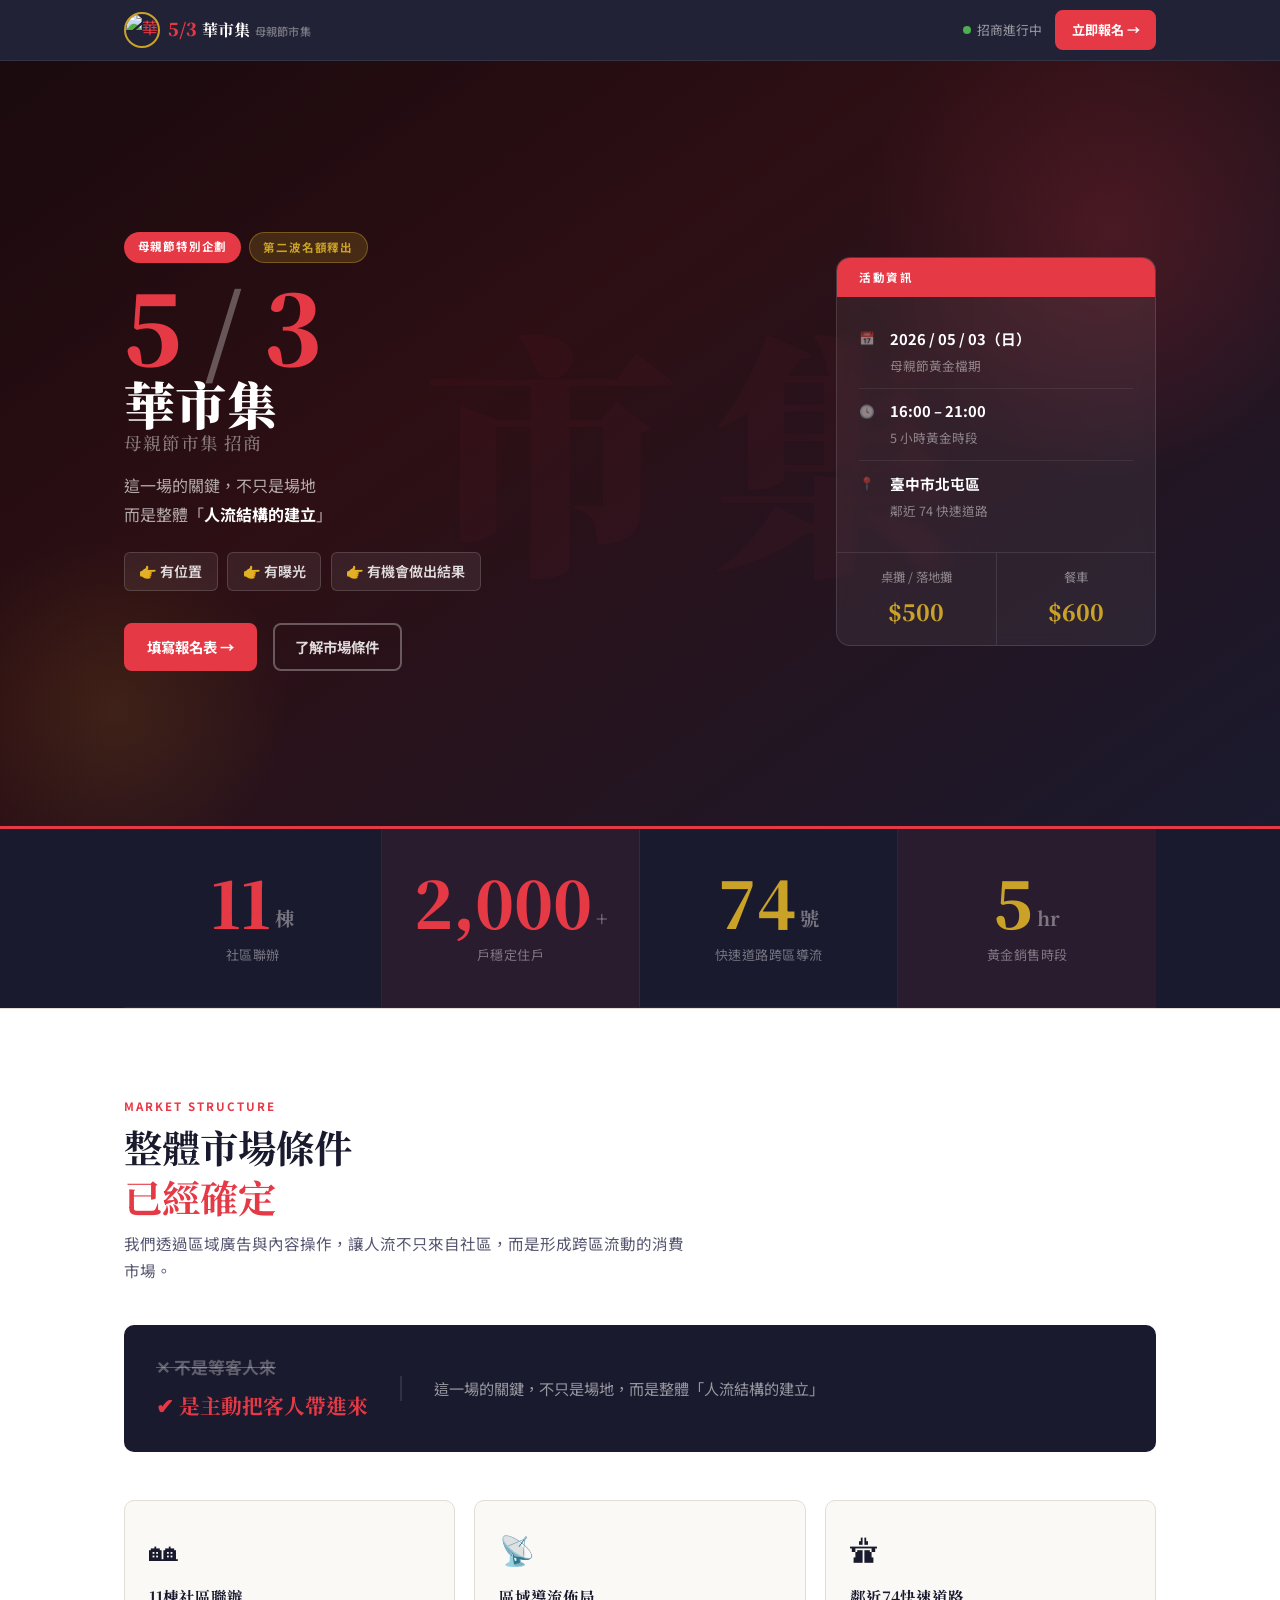
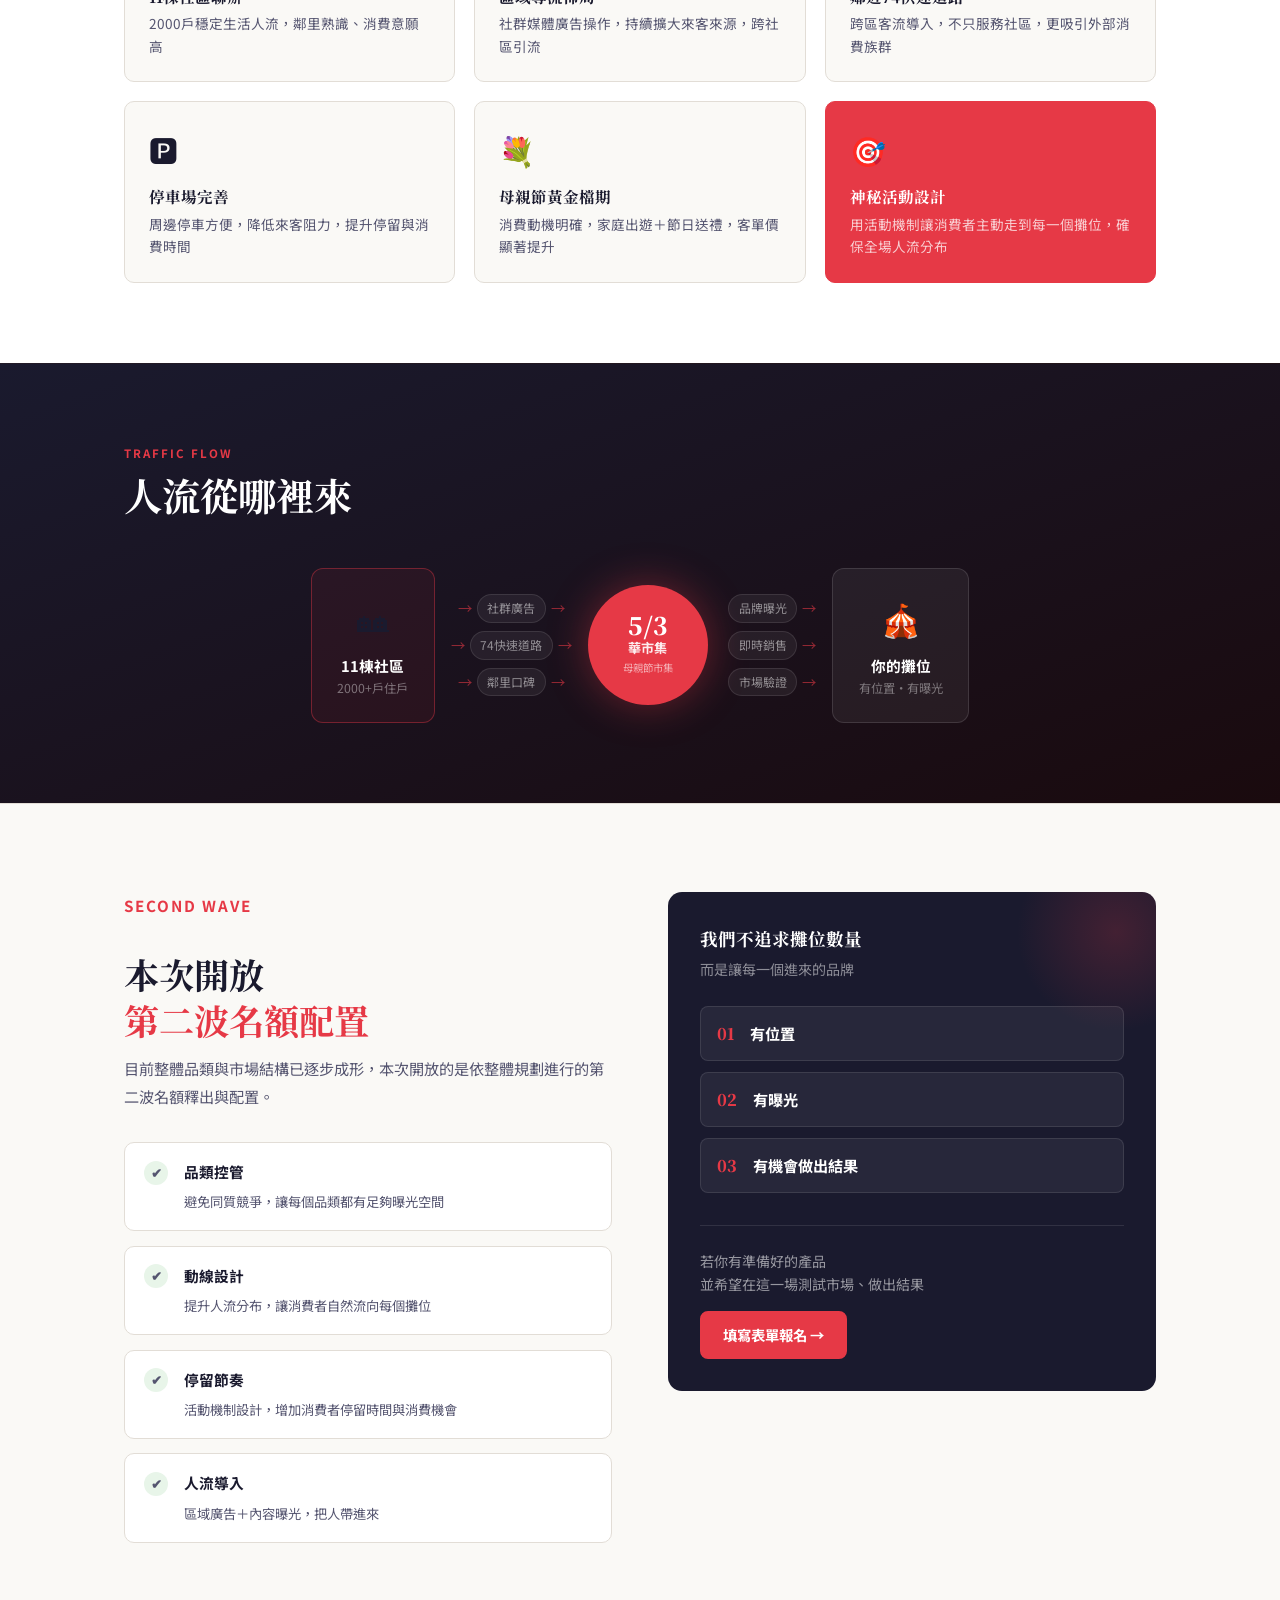
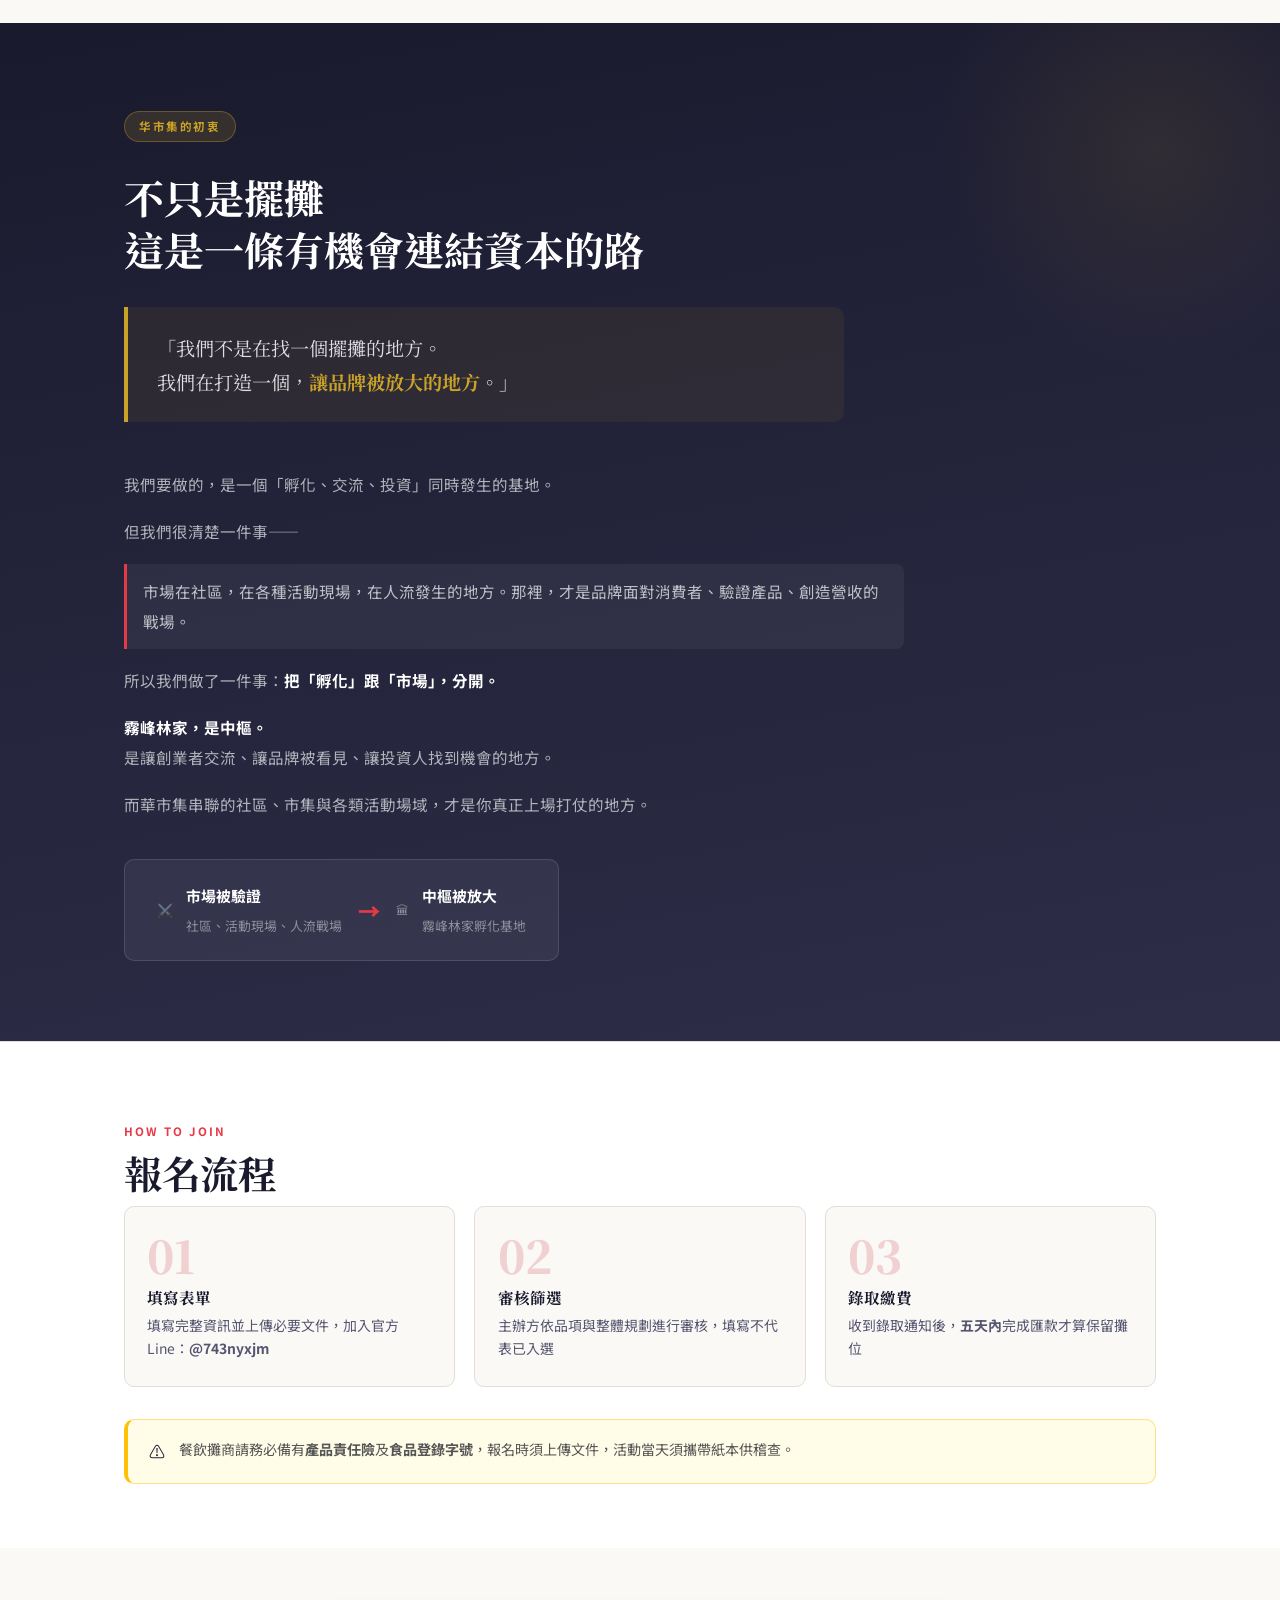
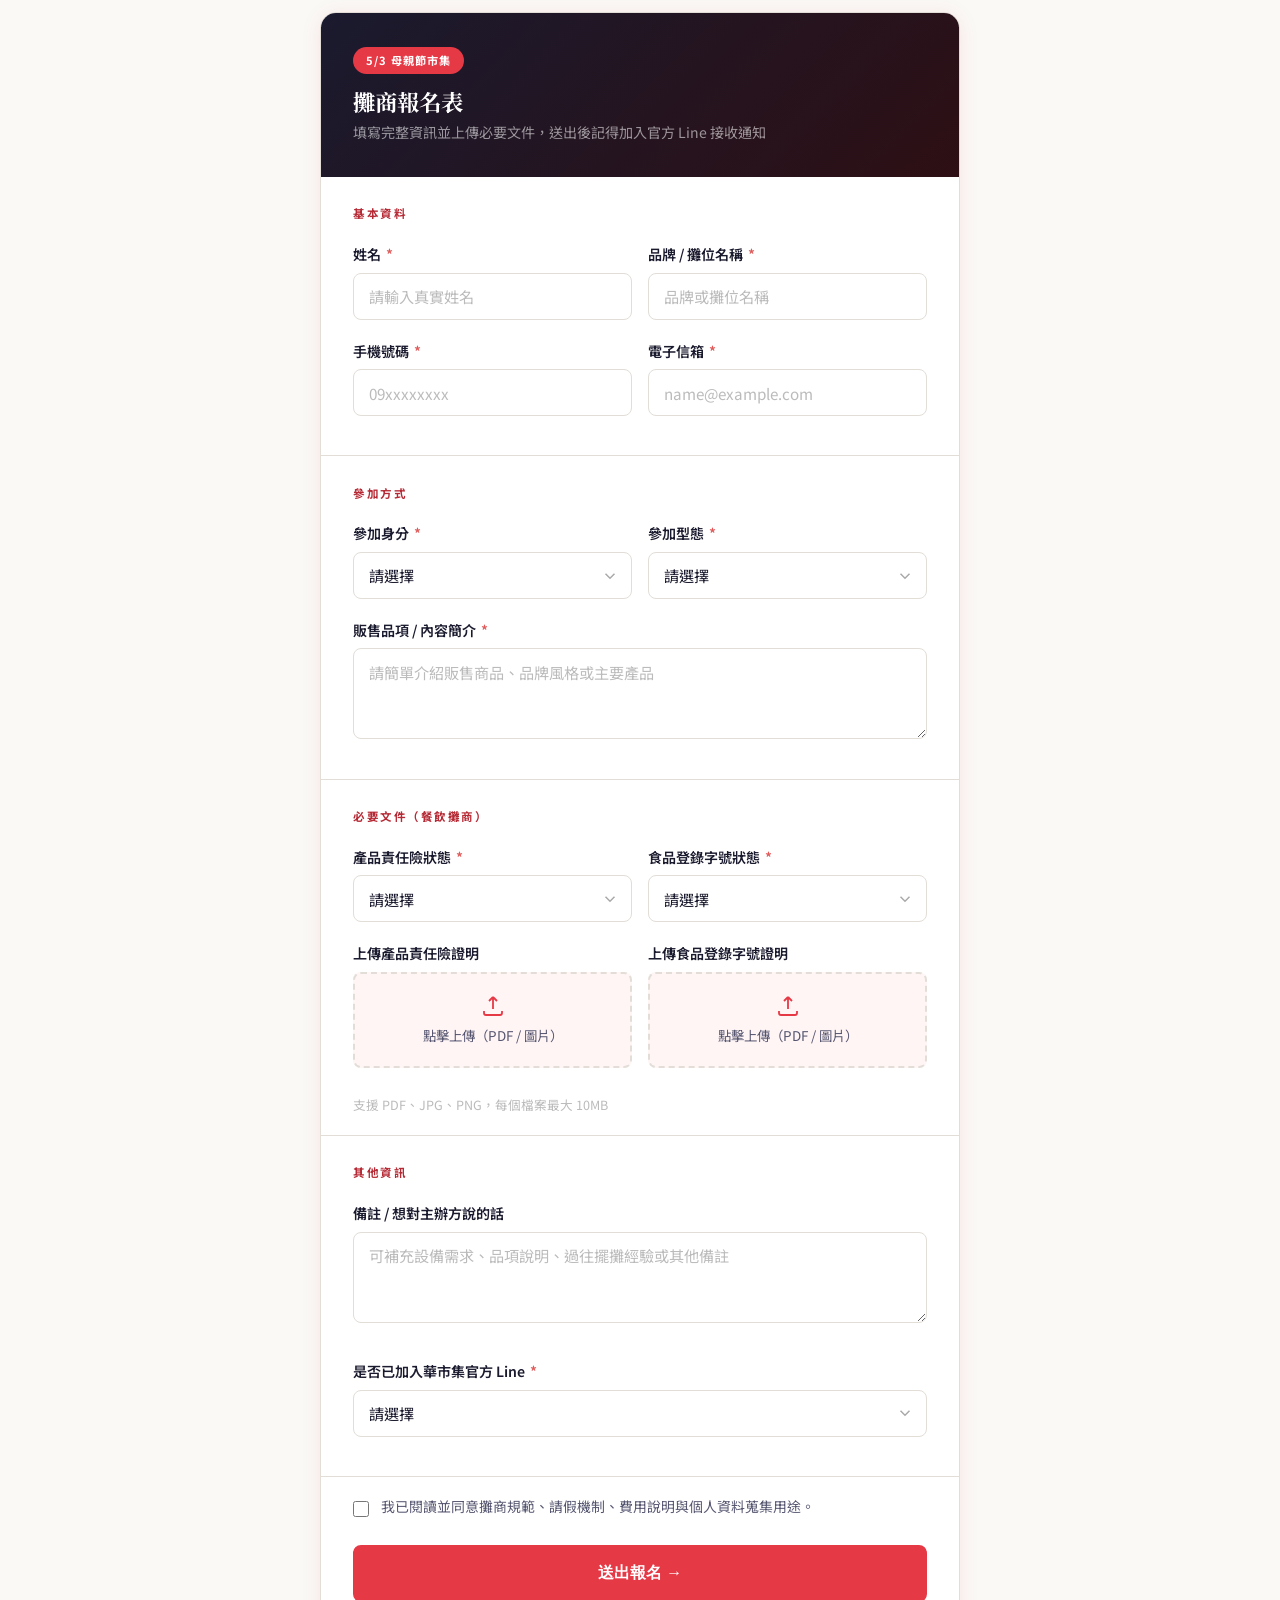
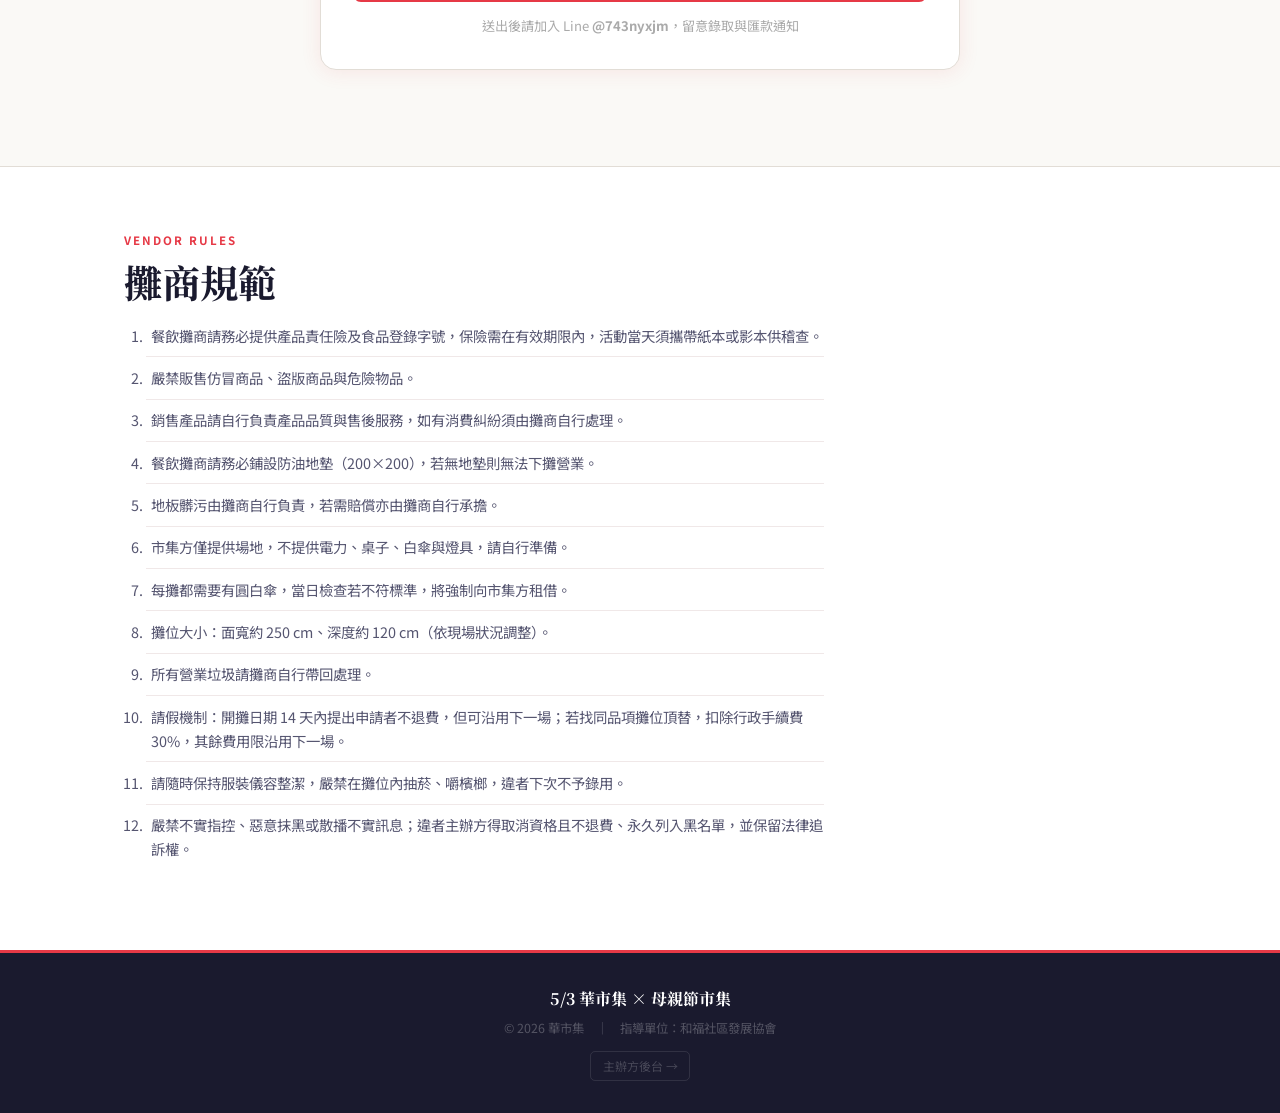
==== commit ccfa0eb2: "init: 5/3 母親節市集招商網頁（含初衷文案）" ====
--- a/index.html
+++ b/index.html
@@ -308,29 +308,32 @@
         我們在打造一個，<em>讓品牌被放大的地方</em>。」
       </div>
 
-      <div class="mission-body">
-        <div class="mission-col">
-          <p>我們要做的，是一個「孵化、交流、投資」同時發生的基地。</p>
-          <p class="mission-hl">市場在社區，在各種活動現場，在人流發生的地方。那裡，才是品牌面對消費者、驗證產品、創造營收的戰場。</p>
-          <p>所以我們做了一件事：<strong>把「孵化」跟「市場」，分開。</strong></p>
-          <p><strong>霧峰林家，是中樞。</strong>是讓創業者交流、讓品牌被看見、讓投資人找到機會的地方。</p>
-        </div>
-        <div class="mission-col">
-          <p>而華市集串聯的社區、市集與各類活動場域，才是你真正上場打仗的地方。</p>
-          <p>你可以在市場被驗證，也可以回到這裡，被放大。</p>
-          <div class="mission-invest-box">
-            <div class="mib-icon">💎</div>
-            <div>
-              <strong>更重要的是——</strong>
-              <p>在這整個體系裡，你的每一次上場，都有機會被投資人看見。我們會持續把天使投資人帶進來，讓有潛力的品牌，不只是被看見，而是有機會被投資、被加速、被放大。</p>
-            </div>
-          </div>
-          <div class="mission-path">
-            <span>前端，是市場</span>
-            <span class="mp-arrow">→</span>
-            <span>後端，是中樞</span>
-            <span class="mp-arrow">→</span>
-            <span class="mp-end">從一攤走向一個品牌</span>
+      <div class="mission-single">
+        <p>我們要做的，是一個「孵化、交流、投資」同時發生的基地。</p>
+        <p>但我們很清楚一件事——</p>
+        <p class="mission-hl">市場在社區，在各種活動現場，在人流發生的地方。那裡，才是品牌面對消費者、驗證產品、創造營收的戰場。</p>
+        <p>所以我們做了一件事：<strong>把「孵化」跟「市場」，分開。</strong></p>
+        <p>
+          <strong>霧峰林家，是中樞。</strong><br>
+          是讓創業者交流、讓品牌被看見、讓投資人找到機會的地方。
+        </p>
+        <p>而華市集串聯的社區、市集與各類活動場域，才是你真正上場打仗的地方。</p>
+      </div>
+
+      <div class="mission-flow-row">
+        <div class="mfr-item">
+          <span class="mfr-icon">⚔️</span>
+          <div>
+            <strong>市場被驗證</strong>
+            <span>社區、活動現場、人流戰場</span>
+          </div>
+        </div>
+        <div class="mfr-arrow">→</div>
+        <div class="mfr-item">
+          <span class="mfr-icon">🏛</span>
+          <div>
+            <strong>中樞被放大</strong>
+            <span>霧峰林家孵化基地</span>
           </div>
         </div>
       </div>
--- a/styles.css
+++ b/styles.css
@@ -505,13 +505,13 @@
 }
 .mission-quote-block em { font-style: normal; color: var(--gold); font-weight: 700; }
 
-.mission-body {
-  display: grid; grid-template-columns: 1fr 1fr; gap: 3.5rem;
-}
-@media (max-width: 720px) { .mission-body { grid-template-columns: 1fr; gap: 2rem; } }
-.mission-col p { color: rgba(255,255,255,.65); font-size: .95rem; line-height: 1.85; margin-bottom: 1.1rem; }
-.mission-col p:last-child { margin-bottom: 0; }
-.mission-col strong { color: #fff; }
+.mission-single {
+  max-width: 780px;
+  margin-bottom: 2.5rem;
+}
+.mission-single p { color: rgba(255,255,255,.65); font-size: .97rem; line-height: 1.9; margin-bottom: 1.1rem; }
+.mission-single p:last-child { margin-bottom: 0; }
+.mission-single strong { color: #fff; }
 .mission-hl {
   background: rgba(255,255,255,.05); border-left: 3px solid var(--red);
   padding: .8rem 1rem; border-radius: 0 8px 8px 0;
@@ -535,6 +535,23 @@
 .mission-path span { font-size: .85rem; color: rgba(255,255,255,.5); }
 .mp-arrow { color: var(--red); font-weight: 700; }
 .mp-end { color: var(--gold) !important; font-weight: 700; }
+
+/* 初衷 flow row */
+.mission-flow-row {
+  display: inline-flex; align-items: center; gap: 1rem;
+  background: rgba(255,255,255,.06);
+  border: 1px solid rgba(255,255,255,.12);
+  border-radius: var(--r);
+  padding: 1.4rem 2rem;
+  flex-wrap: wrap;
+}
+.mfr-item {
+  display: flex; align-items: center; gap: .8rem;
+}
+.mfr-icon { font-size: 1.6rem; flex-shrink: 0; }
+.mfr-item strong { display: block; color: #fff; font-size: .93rem; font-weight: 700; margin-bottom: .15rem; }
+.mfr-item span { font-size: .8rem; color: rgba(255,255,255,.45); }
+.mfr-arrow { color: var(--red); font-size: 1.4rem; font-weight: 900; flex-shrink: 0; }
 
 /* ── STEPS ── */
 .steps-section {
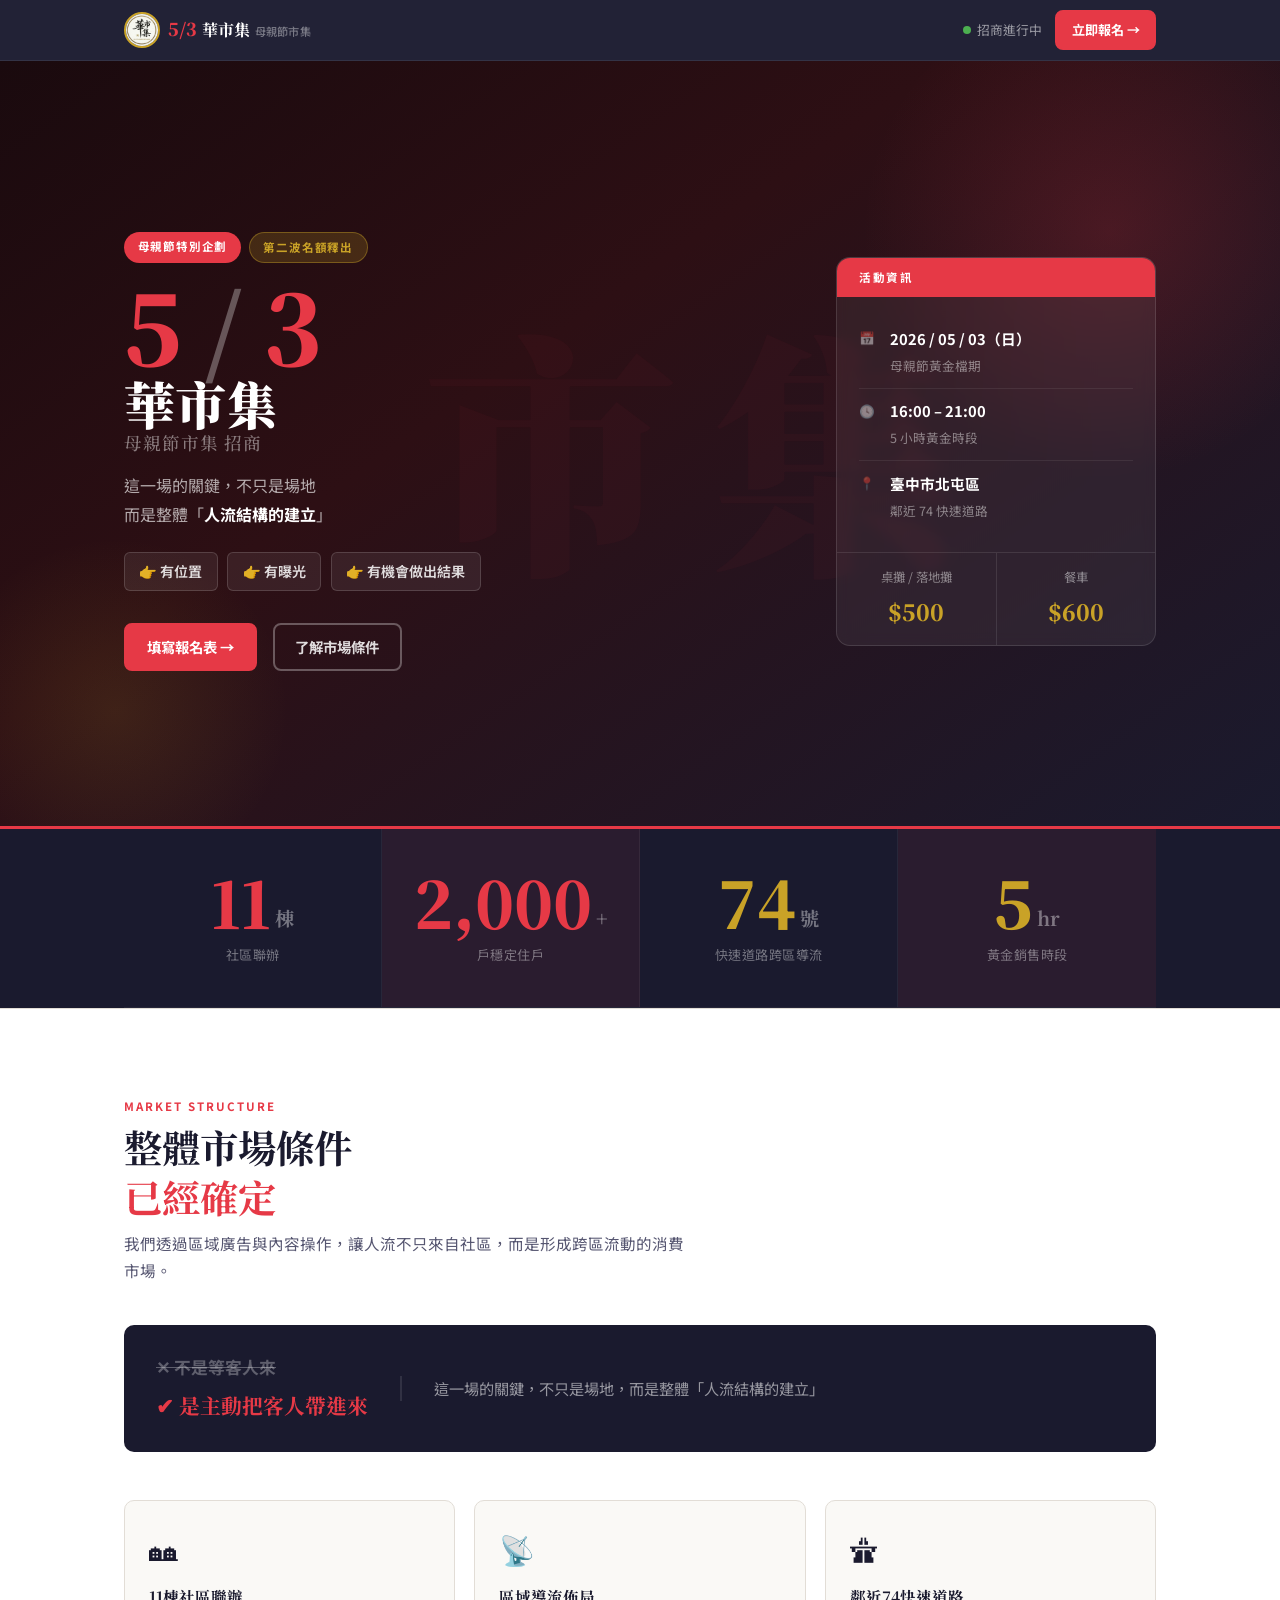
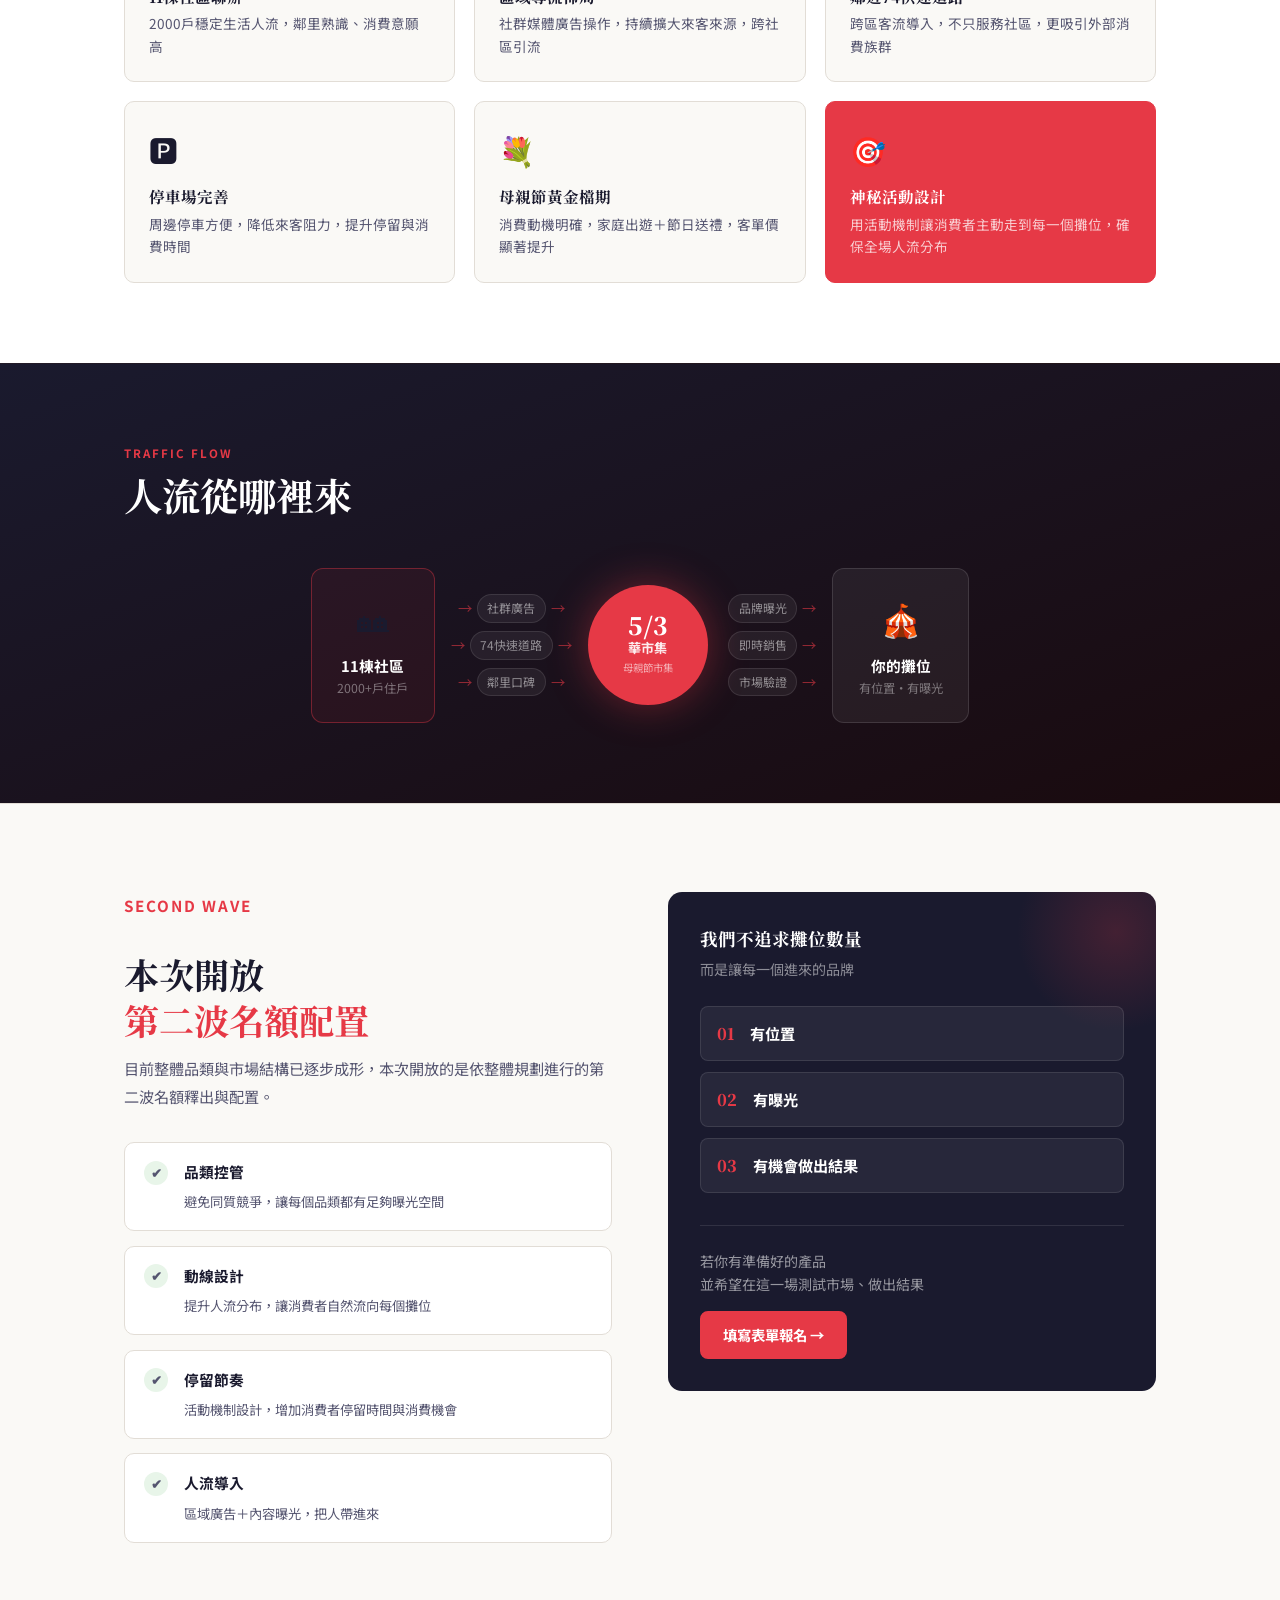
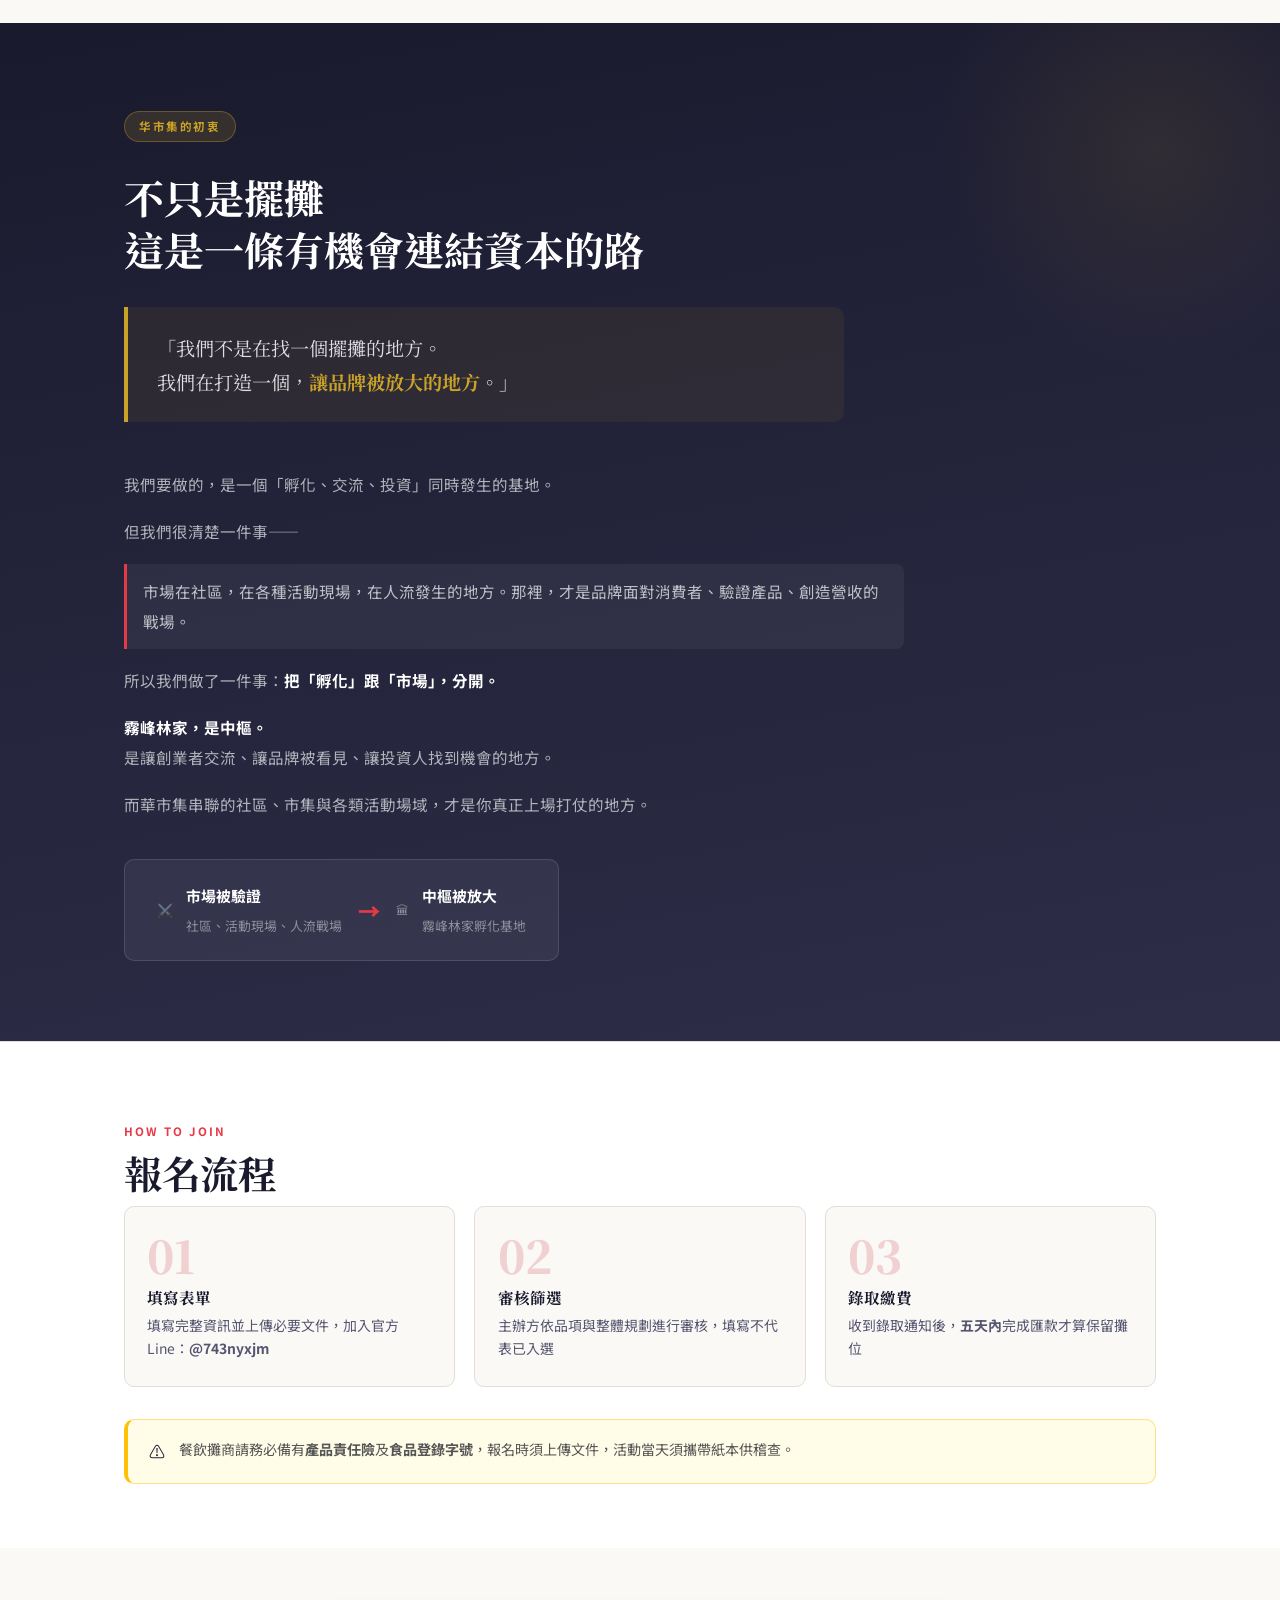
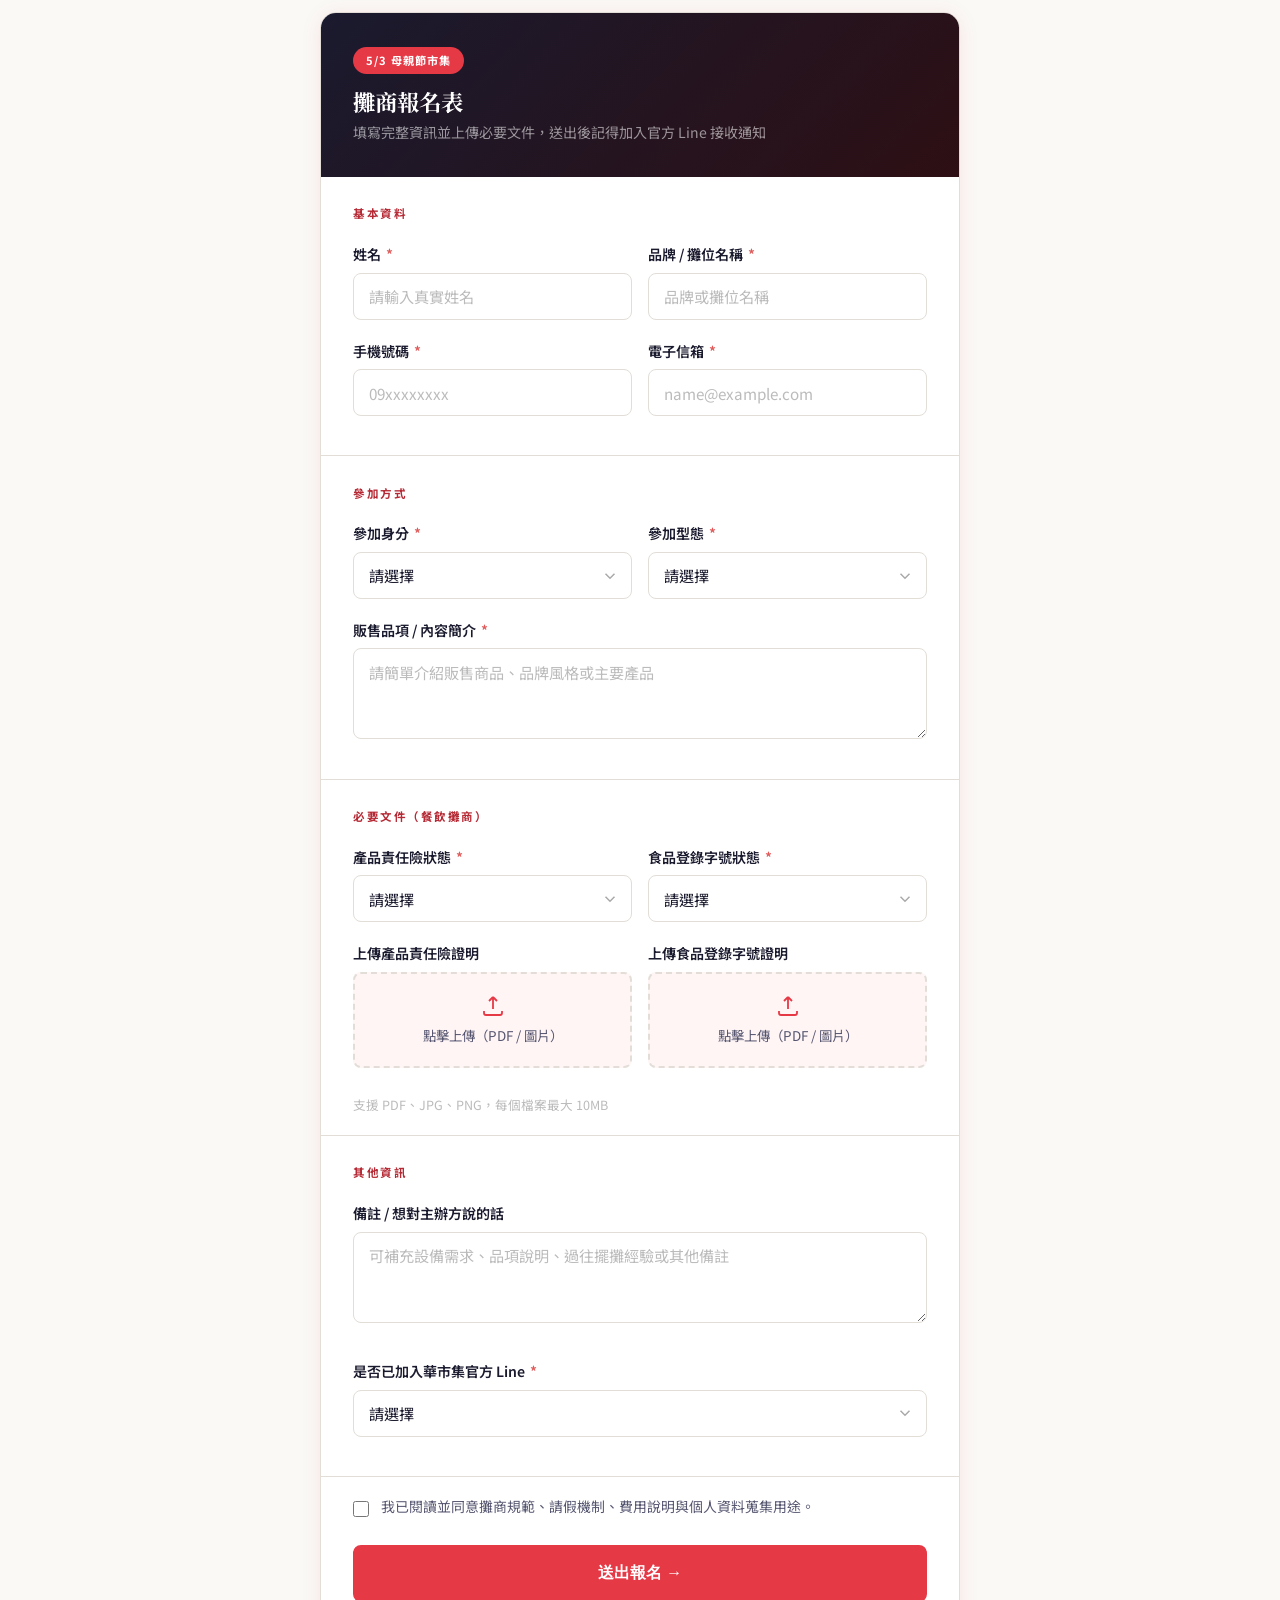
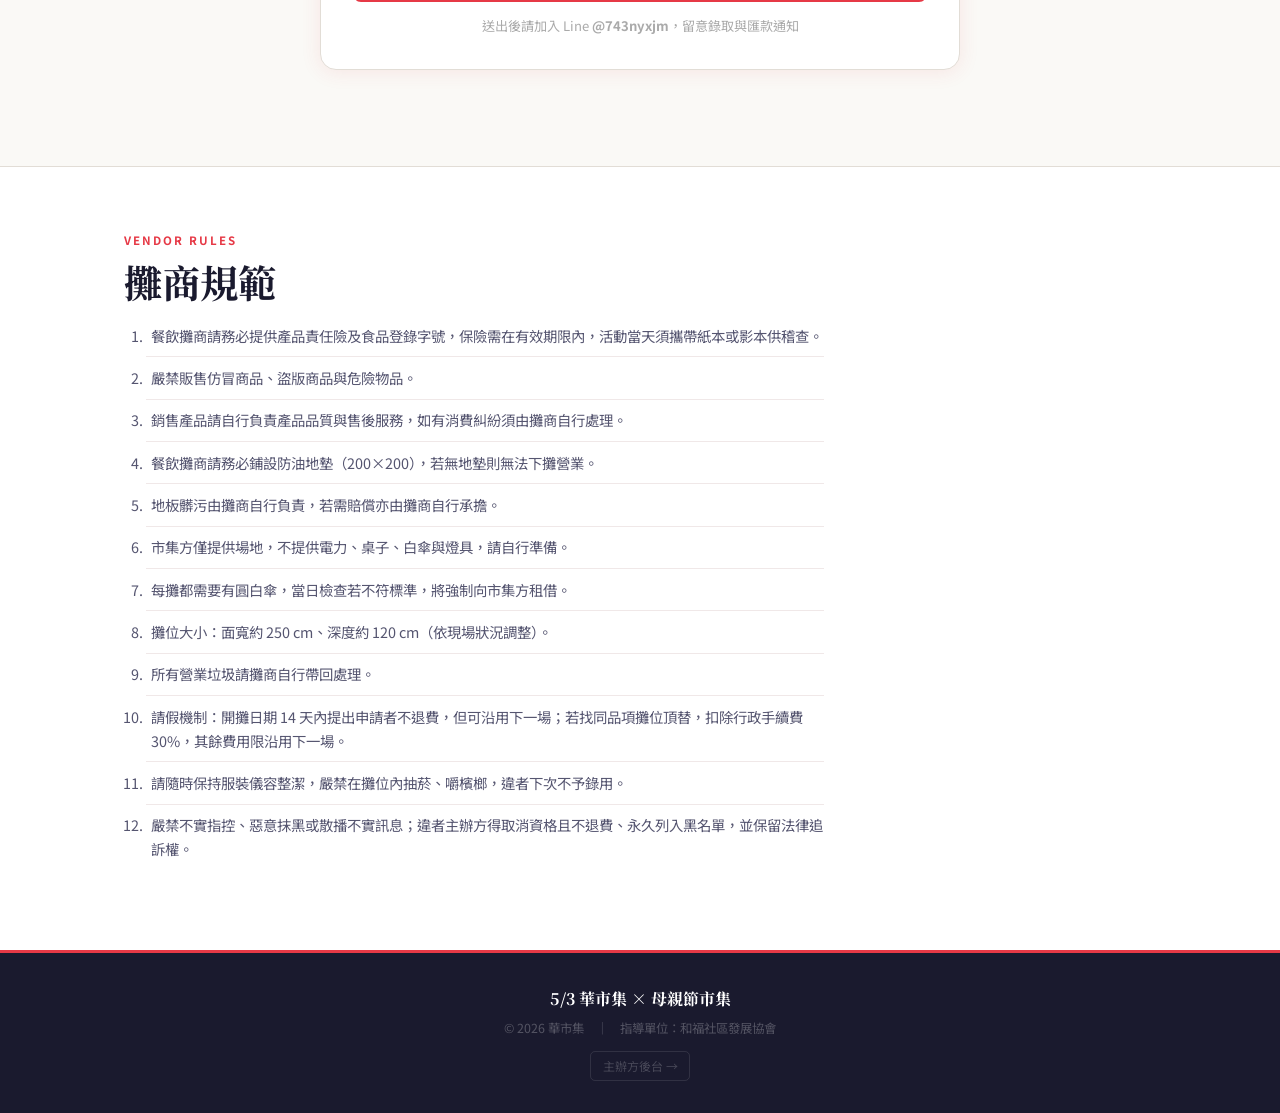
==== commit 27e9dea4: "fix: logo 改為 .jpg 格式" ====
--- a/index.html
+++ b/index.html
@@ -16,7 +16,7 @@
   <header class="site-header">
     <div class="container header-inner">
       <a href="#" class="brand">
-        <img src="logo.png" alt="華市集" class="brand-logo">
+        <img src="logo.jpg" alt="華市集" class="brand-logo">
         <div class="brand-text">
           <span class="brand-date">5/3</span>
           <span class="brand-name">華市集</span>
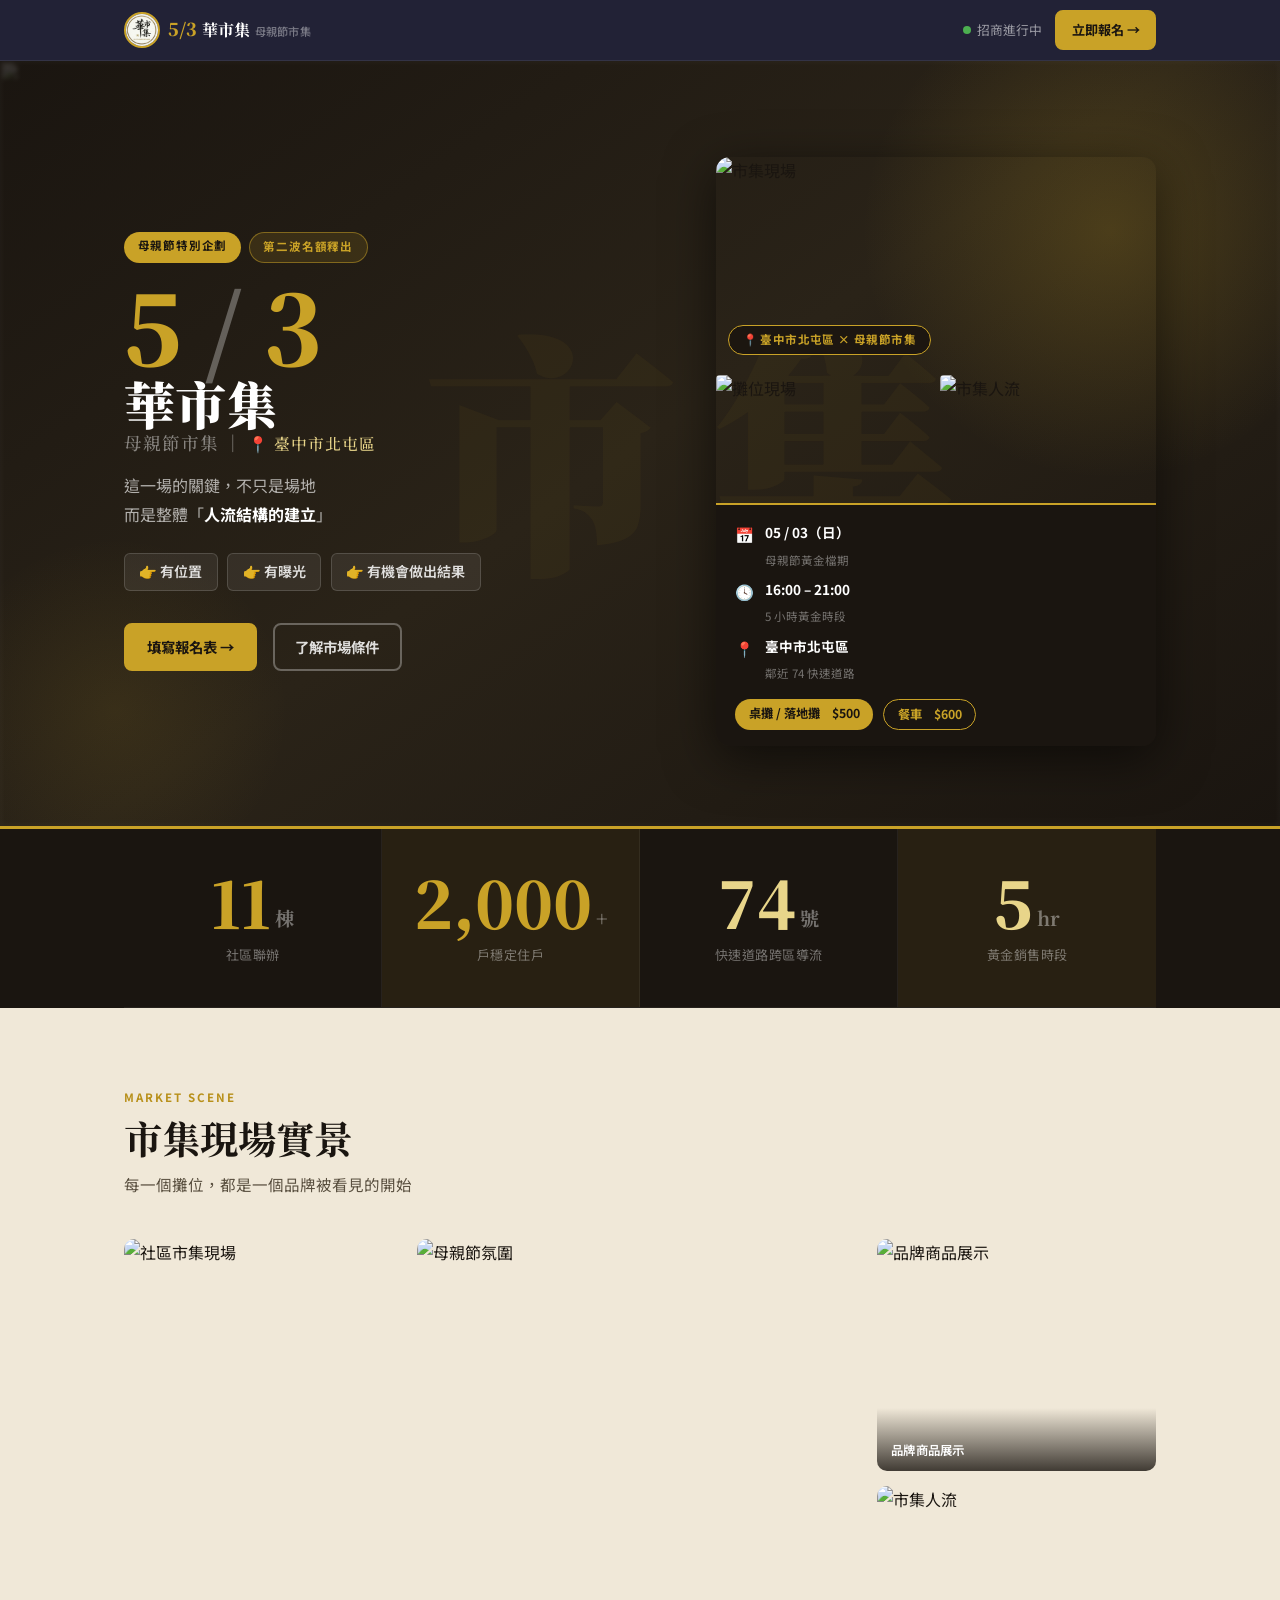
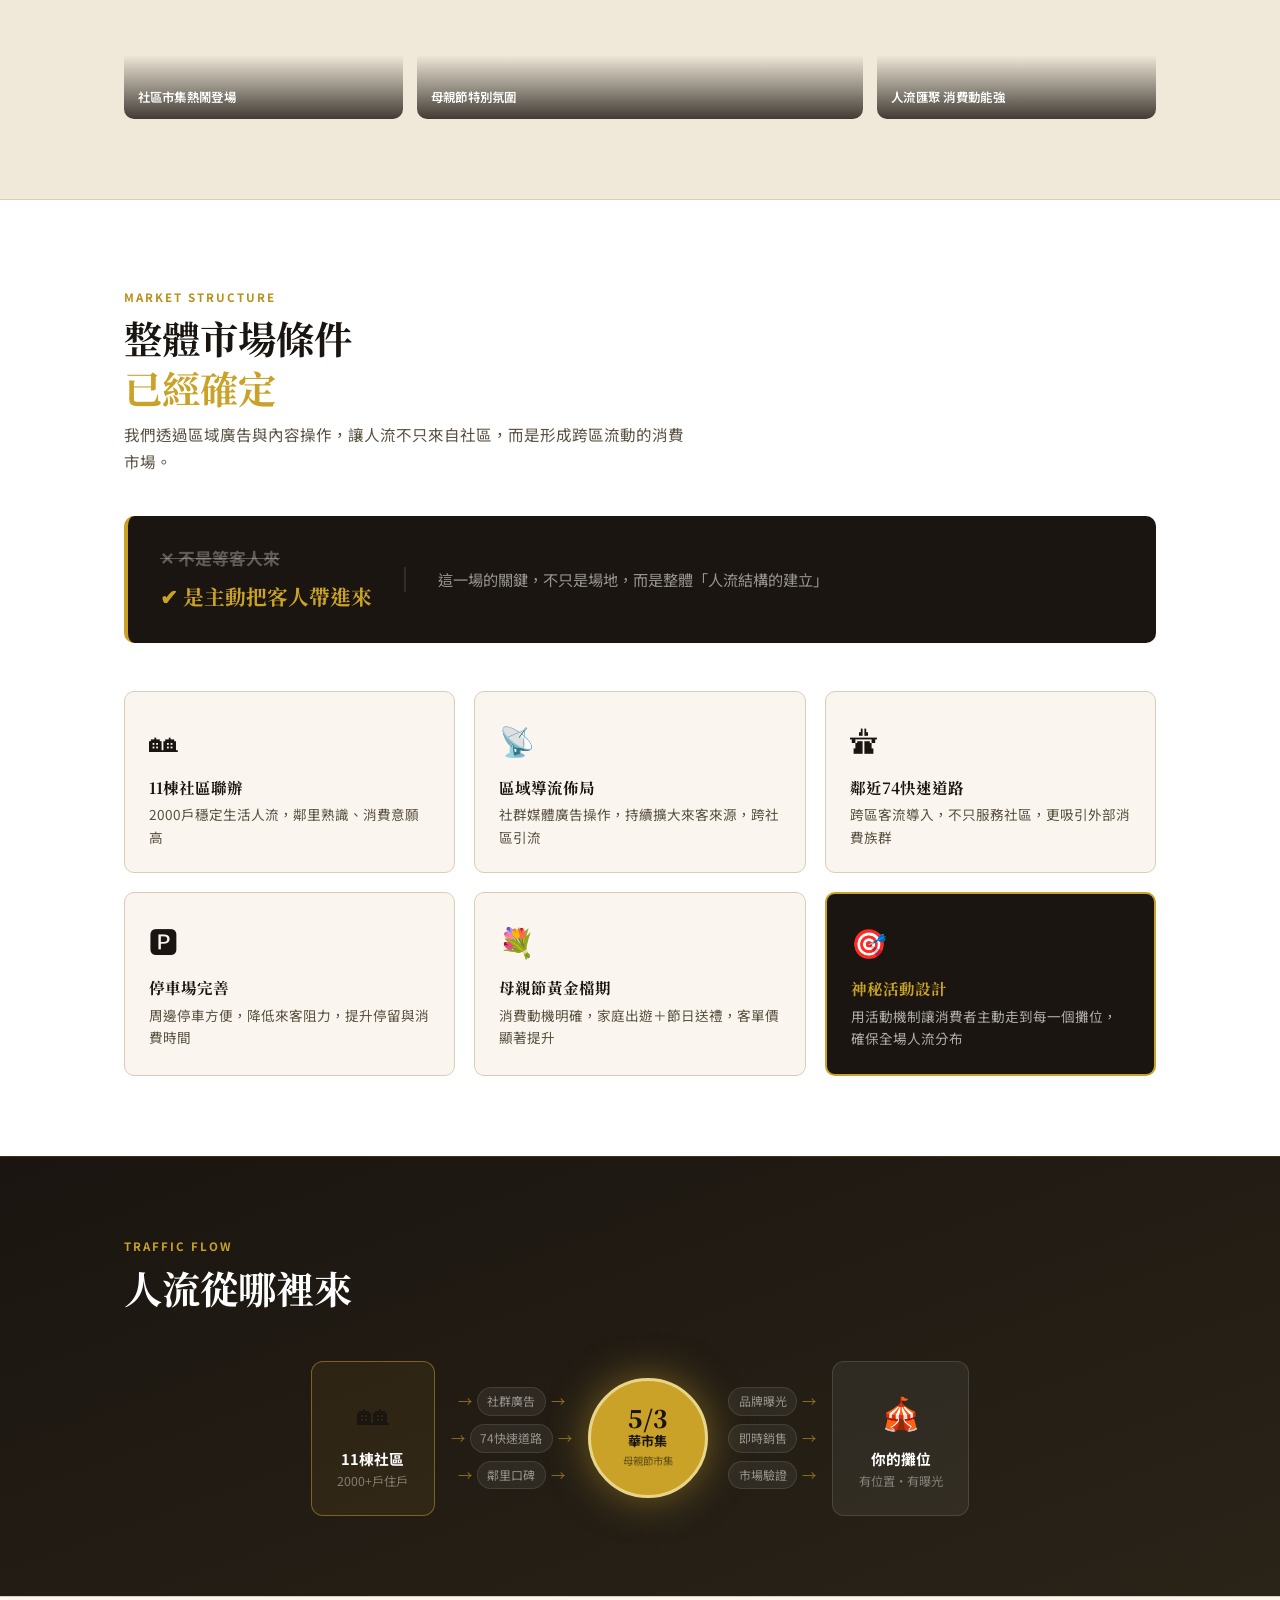
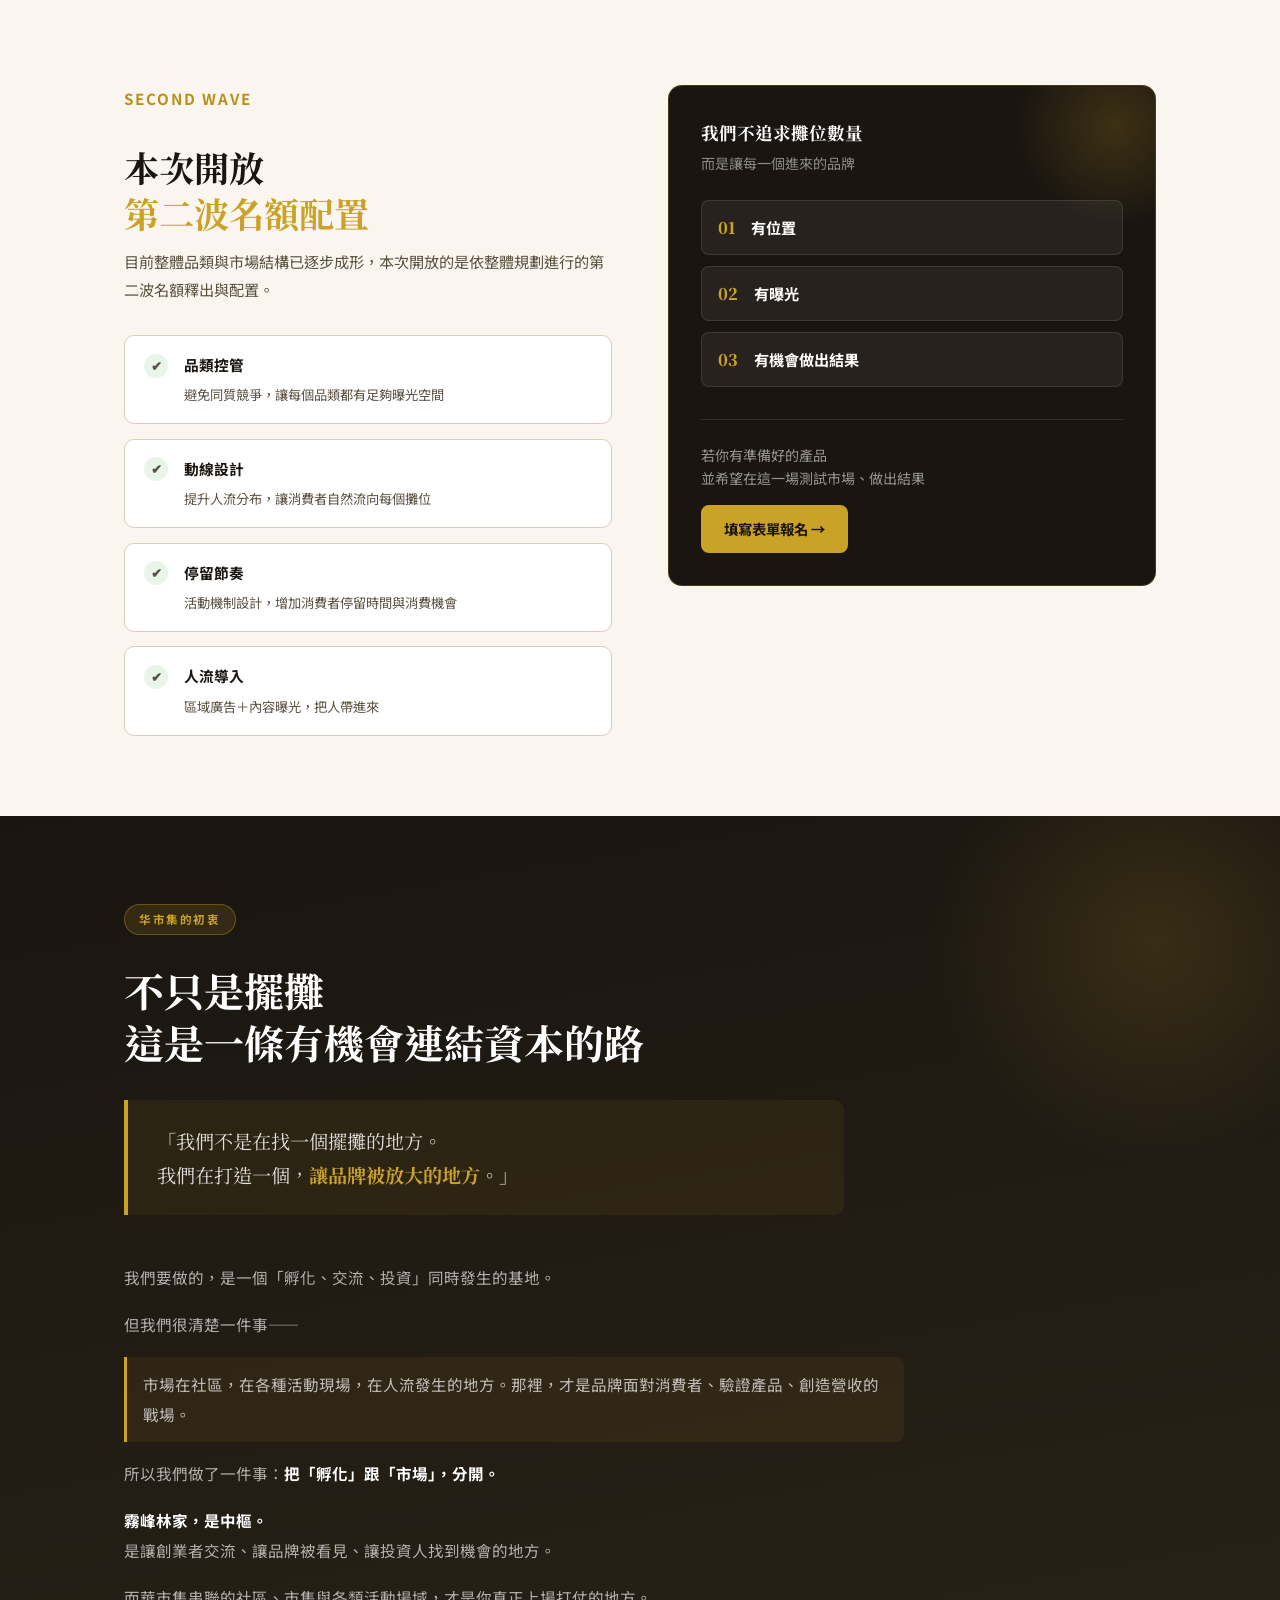
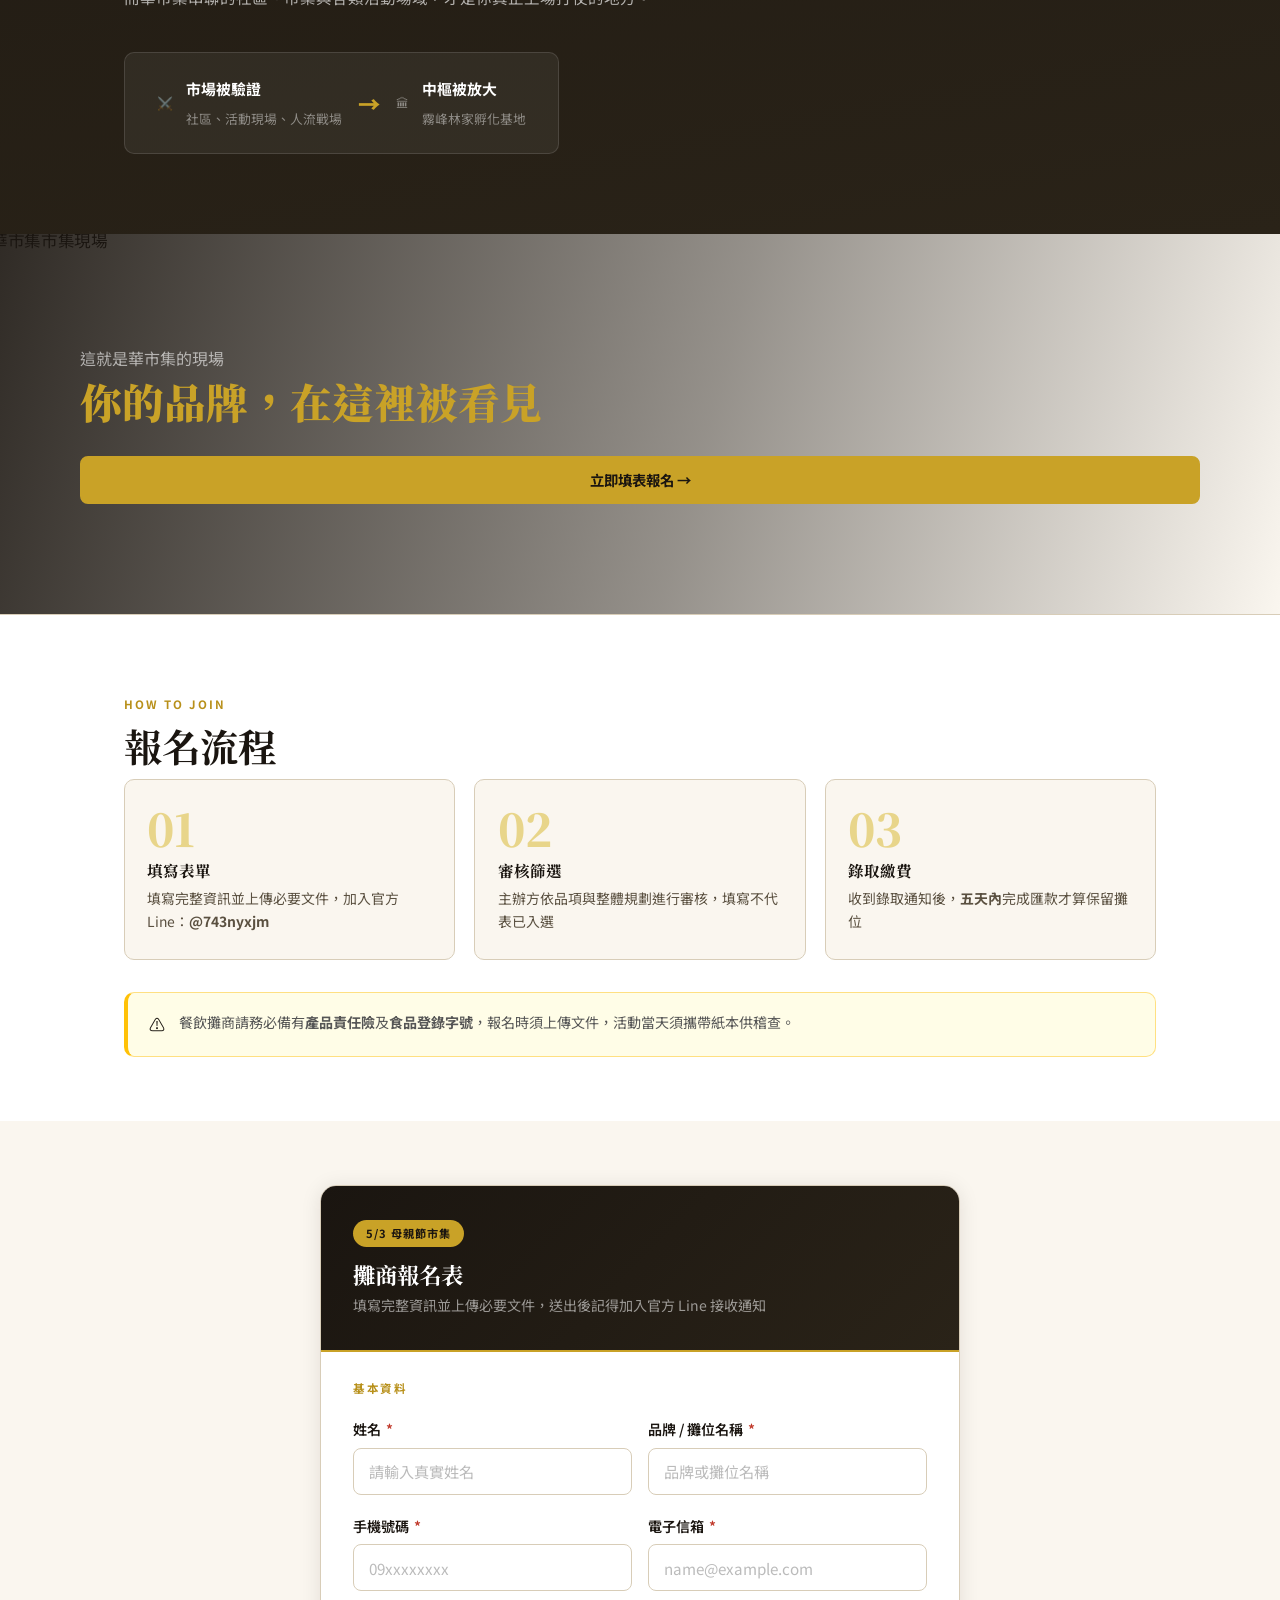
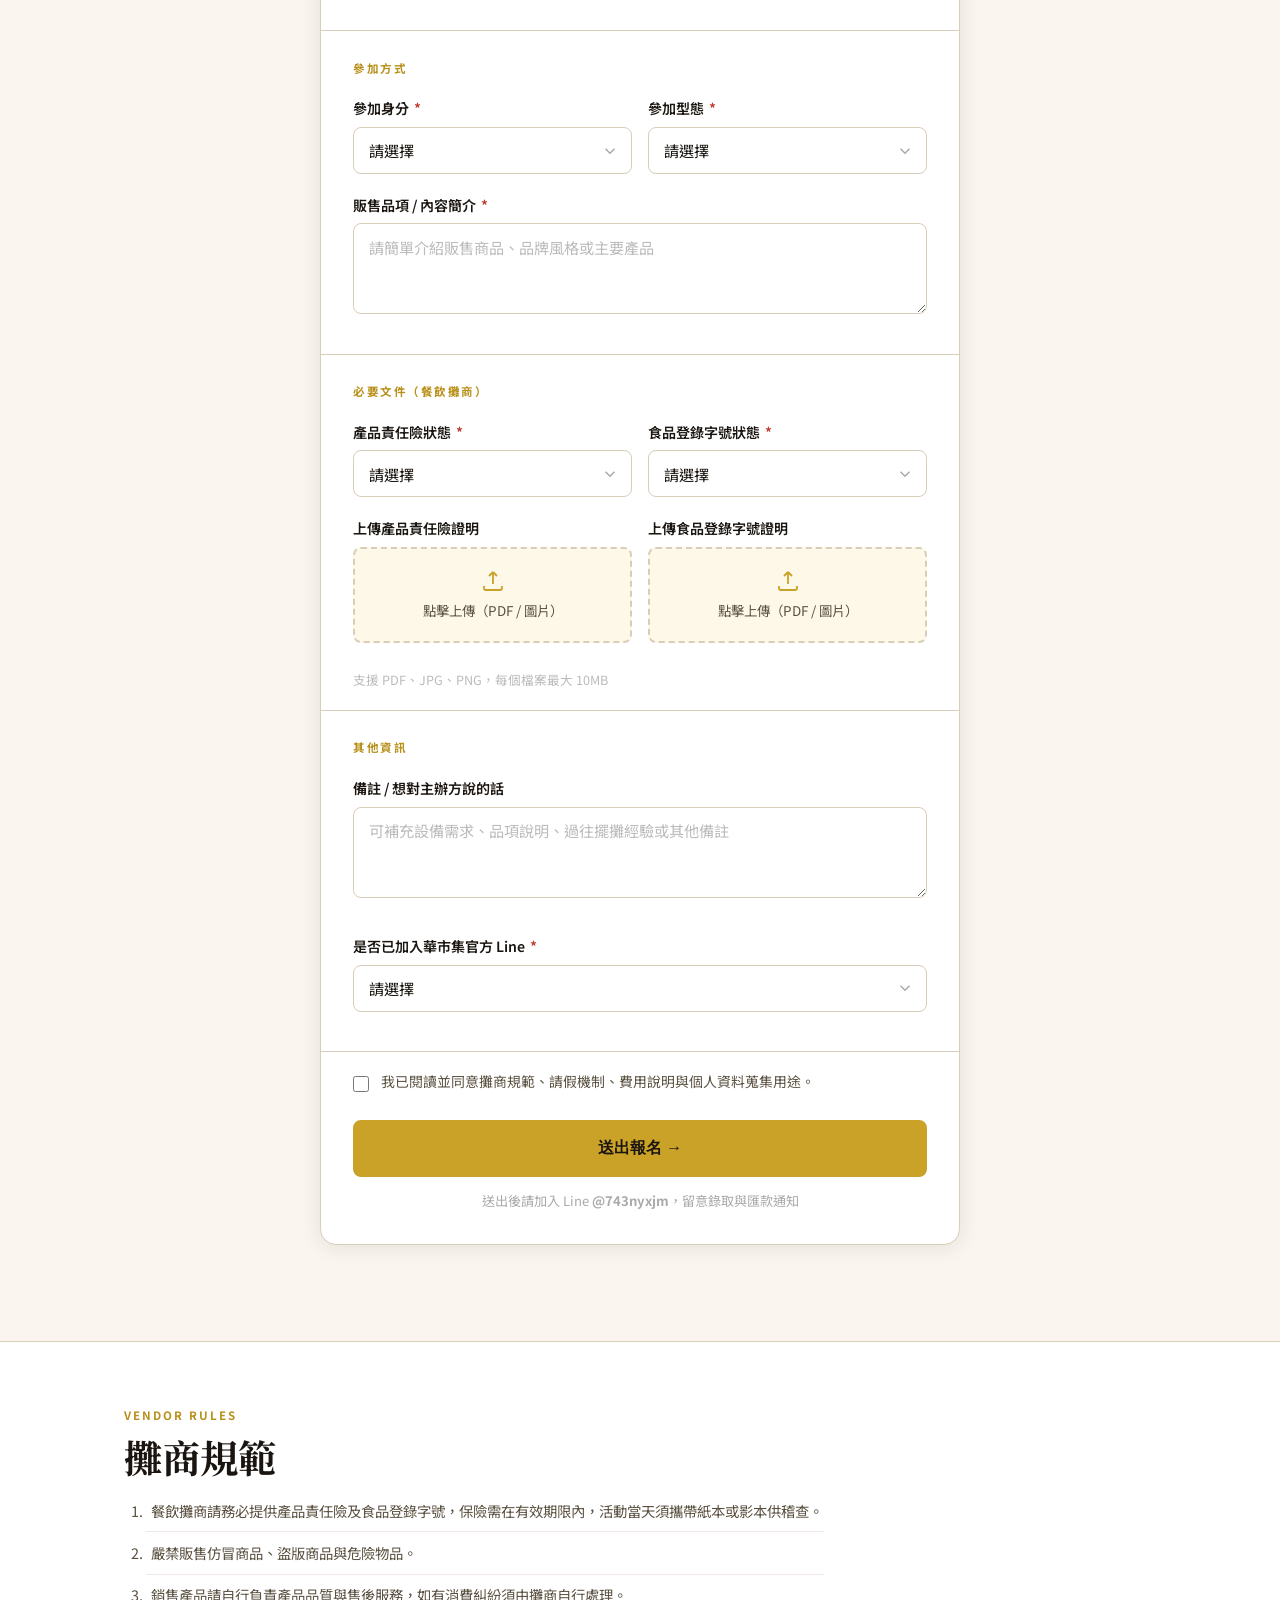
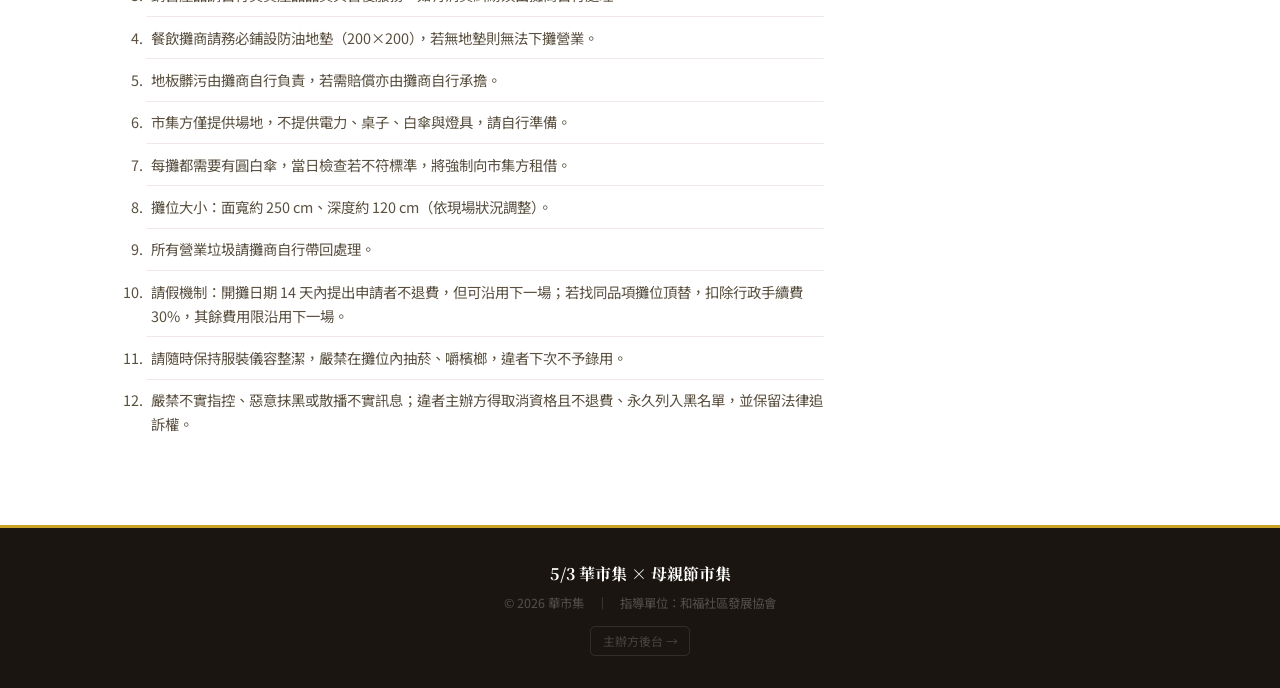
==== commit 37623c48: "feat: 加入8張市集照片 + 重新排版 Hero 與現場實景 - Hero 右側改為照片欄（3張）＋活動資訊條，地點主題一目了然 - Hero 標題加入「📍 臺中市北屯區」讓訪客第一時間知道地點 " ====
--- a/index.html
+++ b/index.html
@@ -34,6 +34,10 @@
 
   <!-- ── HERO ── -->
   <section class="hero">
+    <!-- 背景照片（請替換為實際市集照片） -->
+    <div class="hero-bg-photo" aria-hidden="true">
+      <img src="https://picsum.photos/seed/huamkt0/1400/800" alt="">
+    </div>
     <!-- 背景文字裝飾 -->
     <div class="hero-bg-deco" aria-hidden="true">市集</div>
     <div class="container hero-inner">
@@ -45,7 +49,7 @@
         <h1>
           <span class="h1-date">5 <em>/</em> 3</span>
           <span class="h1-main">華市集</span>
-          <span class="h1-sub">母親節市集 招商</span>
+          <span class="h1-sub">母親節市集 ｜ <em class="h1-loc">📍 臺中市北屯區</em></span>
         </h1>
         <p class="hero-desc">
           這一場的關鍵，不只是場地<br>
@@ -62,30 +66,27 @@
         </div>
       </div>
       <div class="hero-right">
-        <div class="event-card">
-          <div class="event-card-header">活動資訊</div>
-          <ul class="event-info-list">
-            <li>
-              <span class="ei-icon">📅</span>
-              <div><strong>2026 / 05 / 03（日）</strong><span>母親節黃金檔期</span></div>
-            </li>
-            <li>
-              <span class="ei-icon">🕓</span>
-              <div><strong>16:00 – 21:00</strong><span>5 小時黃金時段</span></div>
-            </li>
-            <li>
-              <span class="ei-icon">📍</span>
-              <div><strong>臺中市北屯區</strong><span>鄰近 74 快速道路</span></div>
-            </li>
-          </ul>
-          <div class="event-fee-row">
-            <div class="fee-item">
-              <span class="fee-type">桌攤 / 落地攤</span>
-              <span class="fee-price">$500</span>
-            </div>
-            <div class="fee-item">
-              <span class="fee-type">餐車</span>
-              <span class="fee-price">$600</span>
+        <div class="hero-photocol">
+          <!-- 請替換為實際市集照片 photo 2 -->
+          <div class="hpc-main">
+            <img src="https://picsum.photos/seed/huamkt1/560/300" alt="市集現場">
+            <div class="hpc-badge">📍 臺中市北屯區 × 母親節市集</div>
+          </div>
+          <!-- photo 3 & 4 -->
+          <div class="hpc-sub">
+            <div class="hpc-sm"><img src="https://picsum.photos/seed/huamkt2/270/160" alt="攤位現場"></div>
+            <div class="hpc-sm"><img src="https://picsum.photos/seed/huamkt3/270/160" alt="市集人流"></div>
+          </div>
+          <!-- 活動資訊條 -->
+          <div class="hpc-info">
+            <div class="hpi-row">
+              <div class="hpi-item"><span>📅</span><div><b>05 / 03（日）</b><small>母親節黃金檔期</small></div></div>
+              <div class="hpi-item"><span>🕓</span><div><b>16:00 – 21:00</b><small>5 小時黃金時段</small></div></div>
+              <div class="hpi-item"><span>📍</span><div><b>臺中市北屯區</b><small>鄰近 74 快速道路</small></div></div>
+            </div>
+            <div class="hpi-fee">
+              <span class="fee-tag">桌攤 / 落地攤　$500</span>
+              <span class="fee-tag fee-tag--outline">餐車　$600</span>
             </div>
           </div>
         </div>
@@ -116,6 +117,36 @@
           <div class="stat-num stat-text">5</div>
           <div class="stat-unit">hr</div>
           <div class="stat-label">黃金銷售時段</div>
+        </div>
+      </div>
+    </div>
+  </section>
+
+  <!-- ── 市集現場實景 ── -->
+  <section class="scene-section">
+    <div class="container">
+      <p class="sec-eyebrow">Market Scene</p>
+      <h2 class="sec-title">市集現場實景</h2>
+      <p class="sec-desc">每一個攤位，都是一個品牌被看見的開始</p>
+      <!-- 請替換為實際市集照片 photos 5–8 -->
+      <div class="scene-grid">
+        <div class="sg-item sg-tall">
+          <img src="https://picsum.photos/seed/huamkt4/540/600" alt="社區市集現場">
+          <div class="sg-cap">社區市集熱鬧登場</div>
+        </div>
+        <div class="sg-col">
+          <div class="sg-item">
+            <img src="https://picsum.photos/seed/huamkt5/540/280" alt="品牌商品展示">
+            <div class="sg-cap">品牌商品展示</div>
+          </div>
+          <div class="sg-item">
+            <img src="https://picsum.photos/seed/huamkt6/540/280" alt="市集人流">
+            <div class="sg-cap">人流匯聚 消費動能強</div>
+          </div>
+        </div>
+        <div class="sg-item sg-tall">
+          <img src="https://picsum.photos/seed/huamkt7/540/600" alt="母親節氛圍">
+          <div class="sg-cap">母親節特別氛圍</div>
         </div>
       </div>
     </div>
@@ -340,6 +371,17 @@
     </div>
   </section>
 
+  <!-- ── 照片橫幅 ── -->
+  <!-- 請替換為實際市集照片 photo 8 -->
+  <div class="photo-banner">
+    <img src="https://picsum.photos/seed/huamkt8/1400/500" alt="華市集市集現場">
+    <div class="pb-content">
+      <p class="pb-sub">這就是華市集的現場</p>
+      <h3 class="pb-title">你的品牌，在這裡被看見</h3>
+      <a href="#form" class="btn btn-primary">立即填表報名 →</a>
+    </div>
+  </div>
+
   <!-- ── 報名流程 ── -->
   <section class="steps-section">
     <div class="container">
--- a/styles.css
+++ b/styles.css
@@ -3,24 +3,31 @@
 [hidden] { display: none !important; }
 
 :root {
-  --red:        #e63946;
-  --red-dark:   #b52a35;
-  --red-pale:   #fff5f5;
-  --orange:     #f4833d;
-  --ink:        #1a1a2e;
-  --ink-mid:    #2d2d3a;
-  --sub:        #555570;
-  --border:     #e2ddd6;
-  --bg:         #faf9f6;
+  /* ── Logo 色系 ── */
+  --gold:       #c9a227;   /* Logo 金邊 */
+  --gold-dark:  #9a7a1a;   /* 深金／按下態 */
+  --gold-mid:   #b8901a;   /* 中金 */
+  --gold-light: #e8d58a;   /* 淺金 */
+  --gold-pale:  #fdf8e8;   /* 極淺金底 */
+  --ink:        #1a1510;   /* Logo 墨黑（暖黑） */
+  --ink-mid:    #2a2318;   /* 次深墨 */
+  --ivory:      #faf6ef;   /* 宣紙象牙白 */
+  --ivory-dark: #f0e8d8;   /* 深一階象牙 */
+  --cream:      #e8dfc8;   /* 奶油邊框 */
+  --sub:        #5a5040;   /* 次文字（暖棕灰） */
+  --border:     #d8cdb8;   /* 邊框（暖米） */
+  --bg:         #faf6ef;   /* 頁面底色 = ivory */
   --white:      #ffffff;
-  --gold:       #c9a227;
-  --gold-light: #f5e9c0;
-  --gold-pale:  #fdf8ec;
   --green:      #2e7d32;
   --green-bg:   #f1f8f2;
-  --coral:      #e05a5a;
+  --coral:      #c0392b;   /* 錯誤紅 */
   --r:          10px;
-  --shadow:     0 2px 20px rgba(230,57,70,.10);
+  --shadow:     0 2px 20px rgba(26,21,16,.10);
+
+  /* 向下相容 red 別名 → gold */
+  --red:        var(--gold);
+  --red-dark:   var(--gold-dark);
+  --red-pale:   var(--gold-pale);
 }
 
 html, body {
@@ -106,11 +113,11 @@
 }
 .btn-sm { padding: .4rem .9rem; font-size: .82rem; }
 .btn-primary {
-  background: var(--red); color: #fff; border-color: var(--red);
+  background: var(--gold); color: var(--ink); border-color: var(--gold);
 }
 .btn-primary:hover {
-  background: var(--red-dark); border-color: var(--red-dark);
-  transform: translateY(-1px); box-shadow: 0 4px 16px rgba(230,57,70,.35);
+  background: var(--gold-dark); border-color: var(--gold-dark); color: #fff;
+  transform: translateY(-1px); box-shadow: 0 4px 16px rgba(201,162,39,.4);
 }
 .btn-primary:disabled { background: #ccc; border-color: #ccc; cursor: not-allowed; transform: none; box-shadow: none; }
 .btn-outline-w {
@@ -127,7 +134,7 @@
 /* ── HERO ── */
 .hero {
   position: relative;
-  background: linear-gradient(145deg, #1a0a0e 0%, #2d0f14 40%, #1a1a2e 100%);
+  background: linear-gradient(145deg, #1a1510 0%, #2a2318 50%, #1a1510 100%);
   padding: 5rem 0 4rem; overflow: hidden;
   min-height: 85vh; display: flex; align-items: center;
 }
@@ -136,21 +143,21 @@
   top: 50%; left: 55%; transform: translate(-50%, -50%);
   font-family: 'Noto Serif TC', serif;
   font-size: clamp(8rem, 20vw, 18rem); font-weight: 900;
-  color: rgba(230,57,70,.04); pointer-events: none;
+  color: rgba(201,162,39,.05); pointer-events: none;
   white-space: nowrap; user-select: none; letter-spacing: .1em;
 }
 .hero::before {
   content: '';
   position: absolute; top: -80px; right: -80px;
   width: 500px; height: 500px; border-radius: 50%;
-  background: radial-gradient(circle, rgba(230,57,70,.18) 0%, transparent 70%);
+  background: radial-gradient(circle, rgba(201,162,39,.22) 0%, transparent 70%);
   pointer-events: none;
 }
 .hero::after {
   content: '';
   position: absolute; bottom: -60px; left: -60px;
   width: 350px; height: 350px; border-radius: 50%;
-  background: radial-gradient(circle, rgba(201,162,39,.12) 0%, transparent 70%);
+  background: radial-gradient(circle, rgba(201,162,39,.10) 0%, transparent 70%);
   pointer-events: none;
 }
 .hero-inner {
@@ -171,8 +178,8 @@
   display: inline-block; font-size: .72rem; font-weight: 700;
   letter-spacing: .8px; padding: .28rem .85rem; border-radius: 99px;
 }
-.badge-event { background: var(--red); color: #fff; }
-.badge-wave  { background: rgba(201,162,39,.2); border: 1px solid rgba(201,162,39,.4); color: var(--gold); }
+.badge-event { background: var(--gold); color: var(--ink); }
+.badge-wave  { background: rgba(201,162,39,.15); border: 1px solid rgba(201,162,39,.5); color: var(--gold); }
 
 .hero-left h1 { margin-bottom: 1.2rem; line-height: 1; }
 .h1-date {
@@ -218,7 +225,7 @@
   backdrop-filter: blur(6px);
 }
 .event-card-header {
-  background: var(--red); color: #fff;
+  background: var(--gold); color: var(--ink);
   font-size: .72rem; font-weight: 700;
   letter-spacing: 1.5px; text-transform: uppercase;
   padding: .6rem 1.4rem;
@@ -252,7 +259,7 @@
 .stats-section {
   background: var(--ink);
   padding: 0;
-  border-top: 3px solid var(--red);
+  border-top: 3px solid var(--gold);
 }
 .stats-grid {
   display: grid; grid-template-columns: repeat(4, 1fr);
@@ -267,14 +274,14 @@
   position: relative; overflow: hidden;
 }
 .stat-item:last-child { border-right: none; }
-.stat-item--mid { background: rgba(230,57,70,.08); }
+.stat-item--mid { background: rgba(201,162,39,.08); }
 .stat-num {
   font-family: 'Noto Serif TC', serif;
   font-size: clamp(2.5rem, 6vw, 4rem); font-weight: 900;
-  color: var(--red); line-height: 1;
+  color: var(--gold); line-height: 1;
   display: inline-block;
 }
-.stat-text { color: var(--gold); }
+.stat-text { color: var(--gold-light); }
 .stat-unit {
   font-family: 'Noto Serif TC', serif;
   font-size: 1.2rem; font-weight: 700;
@@ -295,10 +302,10 @@
 .sec-eyebrow {
   font-size: .72rem; font-weight: 700;
   letter-spacing: 2px; text-transform: uppercase;
-  color: var(--red); margin-bottom: .4rem;
+  color: var(--gold-mid); margin-bottom: .4rem;
 }
 .sec-title { font-size: clamp(1.6rem, 3.5vw, 2.4rem); margin-bottom: .5rem; }
-.sec-title span { color: var(--red); }
+.sec-title span { color: var(--gold); }
 .sec-desc { font-size: .97rem; color: var(--sub); margin-bottom: 2.5rem; max-width: 560px; line-height: 1.75; }
 
 .pitch-top { margin-bottom: 2.5rem; }
@@ -308,6 +315,7 @@
   display: flex; gap: 2rem; align-items: center;
   background: var(--ink); border-radius: var(--r);
   padding: 1.8rem 2rem; margin-bottom: 3rem; flex-wrap: wrap;
+  border-left: 4px solid var(--gold);
 }
 @media (max-width: 700px) { .pitch-slogan { flex-direction: column; gap: 1rem; } }
 .slogan-no {
@@ -318,7 +326,7 @@
 .slogan-yes {
   font-family: 'Noto Serif TC', serif;
   font-size: 1.3rem; font-weight: 700;
-  color: var(--red); margin-top: .4rem;
+  color: var(--gold); margin-top: .4rem;
 }
 .slogan-left { flex-shrink: 0; }
 .slogan-right { border-left: 2px solid rgba(255,255,255,.1); padding-left: 2rem; }
@@ -338,21 +346,21 @@
   border-radius: var(--r); padding: 1.5rem;
   transition: all .2s;
 }
-.condition-card:hover { transform: translateY(-3px); box-shadow: var(--shadow); border-color: var(--red); }
-.condition-card--highlight { background: var(--red); border-color: var(--red); }
+.condition-card:hover { transform: translateY(-3px); box-shadow: var(--shadow); border-color: var(--gold); }
+.condition-card--highlight { background: var(--ink); border-color: var(--gold); border-width: 2px; }
 .cc-icon { font-size: 1.8rem; margin-bottom: .7rem; }
 .condition-card h4 { font-size: .97rem; margin-bottom: .4rem; }
-.condition-card--highlight h4 { color: #fff; }
+.condition-card--highlight h4 { color: var(--gold); }
 .condition-card p { font-size: .85rem; line-height: 1.65; }
-.condition-card--highlight p { color: rgba(255,255,255,.75); }
+.condition-card--highlight p { color: rgba(255,255,255,.65); }
 
 /* ── FLOW VIZ ── */
 .flow-viz-section {
   padding: 5rem 0;
-  background: linear-gradient(160deg, var(--ink) 0%, #1a0a0e 100%);
-  border-top: 1px solid rgba(255,255,255,.04);
-}
-.flow-viz-section .sec-eyebrow { color: var(--red); }
+  background: linear-gradient(160deg, #1a1510 0%, #2a2318 100%);
+  border-top: 1px solid rgba(201,162,39,.15);
+}
+.flow-viz-section .sec-eyebrow { color: var(--gold); }
 .flow-viz-section .sec-title { color: #fff; margin-bottom: 3rem; }
 
 .flow-diagram {
@@ -364,7 +372,7 @@
   background: rgba(255,255,255,.06); border: 1px solid rgba(255,255,255,.12);
   border-radius: 12px; padding: 1.4rem 1.6rem; text-align: center; min-width: 120px;
 }
-.fs-item--main { border-color: rgba(230,57,70,.4); background: rgba(230,57,70,.08); }
+.fs-item--main { border-color: rgba(201,162,39,.5); background: rgba(201,162,39,.08); }
 .fs-icon, .ft-icon { font-size: 2rem; margin-bottom: .5rem; }
 .fs-label, .ft-label { font-size: .92rem; font-weight: 700; color: #fff; }
 .fs-sub, .ft-sub { font-size: .77rem; color: rgba(255,255,255,.4); }
@@ -382,22 +390,23 @@
   padding: .2rem .6rem; white-space: nowrap;
 }
 .fa-line::before, .fa-line::after {
-  content: '→'; color: rgba(230,57,70,.6); font-size: .9rem;
+  content: '→'; color: rgba(201,162,39,.6); font-size: .9rem;
 }
 .flow-arrows--right .fa-line::before { content: ''; }
 
 .flow-center {
-  background: var(--red); border-radius: 50%;
+  background: var(--gold); border-radius: 50%;
   width: 120px; height: 120px;
   display: flex; flex-direction: column; align-items: center; justify-content: center;
-  flex-shrink: 0; box-shadow: 0 0 40px rgba(230,57,70,.4);
+  flex-shrink: 0; box-shadow: 0 0 40px rgba(201,162,39,.5);
+  border: 3px solid var(--gold-light);
 }
 .fc-badge {
   font-family: 'Noto Serif TC', serif;
-  font-size: 1.5rem; font-weight: 900; color: #fff; line-height: 1;
-}
-.fc-label { font-size: .82rem; font-weight: 700; color: rgba(255,255,255,.9); }
-.fc-sub { font-size: .65rem; color: rgba(255,255,255,.6); }
+  font-size: 1.5rem; font-weight: 900; color: var(--ink); line-height: 1;
+}
+.fc-label { font-size: .82rem; font-weight: 700; color: var(--ink); }
+.fc-sub { font-size: .65rem; color: rgba(26,21,16,.6); }
 
 @media (max-width: 700px) {
   .flow-diagram { flex-direction: column; }
@@ -417,7 +426,7 @@
 }
 @media (max-width: 820px) { .config-inner { grid-template-columns: 1fr; gap: 2rem; } }
 .config-left h2 { font-size: clamp(1.5rem, 3vw, 2.2rem); margin-bottom: .8rem; }
-.config-left h2 span { color: var(--red); }
+.config-left h2 span { color: var(--gold); }
 .config-left > p { font-size: .95rem; margin-bottom: 2rem; line-height: 1.8; }
 
 .config-checks { display: flex; flex-direction: column; gap: .9rem; }
@@ -439,12 +448,13 @@
 .config-promise-box {
   background: var(--ink); border-radius: 14px;
   padding: 2rem; color: #fff; overflow: hidden; position: relative;
+  border: 1px solid rgba(201,162,39,.25);
 }
 .config-promise-box::before {
   content: '';
   position: absolute; top: -60px; right: -60px;
   width: 200px; height: 200px; border-radius: 50%;
-  background: radial-gradient(circle, rgba(230,57,70,.2) 0%, transparent 70%);
+  background: radial-gradient(circle, rgba(201,162,39,.2) 0%, transparent 70%);
 }
 .cp-title {
   font-family: 'Noto Serif TC', serif;
@@ -460,7 +470,7 @@
 }
 .cp-num {
   font-family: 'Noto Serif TC', serif;
-  font-size: 1rem; font-weight: 900; color: var(--red); flex-shrink: 0;
+  font-size: 1rem; font-weight: 900; color: var(--gold); flex-shrink: 0;
 }
 .cp-text { font-size: .95rem; font-weight: 700; color: #fff; }
 .cp-cta { border-top: 1px solid rgba(255,255,255,.1); padding-top: 1.5rem; }
@@ -469,14 +479,14 @@
 /* ── MISSION ── */
 .mission-section {
   padding: 5.5rem 0 5rem;
-  background: linear-gradient(170deg, #1a1a2e 0%, #2d2d48 100%);
+  background: linear-gradient(170deg, #1a1510 0%, #2a2318 100%);
   position: relative; overflow: hidden;
 }
 .mission-section::before {
   content: '';
   position: absolute; top: -100px; right: -100px;
   width: 450px; height: 450px; border-radius: 50%;
-  background: radial-gradient(circle, rgba(201,162,39,.1) 0%, transparent 70%);
+  background: radial-gradient(circle, rgba(201,162,39,.15) 0%, transparent 70%);
   pointer-events: none;
 }
 .label-tag-dark {
@@ -513,7 +523,7 @@
 .mission-single p:last-child { margin-bottom: 0; }
 .mission-single strong { color: #fff; }
 .mission-hl {
-  background: rgba(255,255,255,.05); border-left: 3px solid var(--red);
+  background: rgba(201,162,39,.08); border-left: 3px solid var(--gold);
   padding: .8rem 1rem; border-radius: 0 8px 8px 0;
   color: rgba(255,255,255,.7) !important;
 }
@@ -533,7 +543,7 @@
   margin-top: 1.5rem;
 }
 .mission-path span { font-size: .85rem; color: rgba(255,255,255,.5); }
-.mp-arrow { color: var(--red); font-weight: 700; }
+.mp-arrow { color: var(--gold); font-weight: 700; }
 .mp-end { color: var(--gold) !important; font-weight: 700; }
 
 /* 初衷 flow row */
@@ -551,7 +561,7 @@
 .mfr-icon { font-size: 1.6rem; flex-shrink: 0; }
 .mfr-item strong { display: block; color: #fff; font-size: .93rem; font-weight: 700; margin-bottom: .15rem; }
 .mfr-item span { font-size: .8rem; color: rgba(255,255,255,.45); }
-.mfr-arrow { color: var(--red); font-size: 1.4rem; font-weight: 900; flex-shrink: 0; }
+.mfr-arrow { color: var(--gold); font-size: 1.4rem; font-weight: 900; flex-shrink: 0; }
 
 /* ── STEPS ── */
 .steps-section {
@@ -568,7 +578,7 @@
 .step-n {
   font-family: 'Noto Serif TC', serif;
   font-size: 2.8rem; font-weight: 900;
-  color: #f0d0d0; line-height: 1; margin-bottom: .6rem;
+  color: var(--gold-light); line-height: 1; margin-bottom: .6rem;
 }
 .step h3 { font-size: .97rem; margin-bottom: .4rem; }
 .step p  { font-size: .87rem; margin-bottom: 0; }
@@ -589,12 +599,13 @@
   border-radius: 16px; box-shadow: var(--shadow); overflow: hidden;
 }
 .form-topbar {
-  background: linear-gradient(135deg, var(--ink) 0%, #2d0f14 100%);
+  background: linear-gradient(135deg, #1a1510 0%, #2a2318 100%);
   padding: 2rem;
+  border-bottom: 2px solid var(--gold);
 }
 .ftb-badge {
   display: inline-block;
-  background: var(--red); color: #fff;
+  background: var(--gold); color: var(--ink);
   font-size: .7rem; font-weight: 700;
   letter-spacing: 1px; padding: .25rem .8rem;
   border-radius: 99px; margin-bottom: .8rem;
@@ -615,7 +626,7 @@
 .fgroup-title {
   font-size: .72rem; font-weight: 700;
   letter-spacing: 1.5px; text-transform: uppercase;
-  color: var(--red-dark); margin-bottom: 1.2rem;
+  color: var(--gold-mid); margin-bottom: 1.2rem;
 }
 .field { display: flex; flex-direction: column; gap: .35rem; margin-bottom: 1.1rem; }
 .field:last-child { margin-bottom: 0; }
@@ -636,8 +647,8 @@
 .field input:focus,
 .field select:focus,
 .field textarea:focus {
-  outline: none; border-color: var(--red);
-  box-shadow: 0 0 0 3px rgba(230,57,70,.12);
+  outline: none; border-color: var(--gold);
+  box-shadow: 0 0 0 3px rgba(201,162,39,.15);
 }
 .field input::placeholder,
 .field textarea::placeholder { color: #bbb; }
@@ -657,13 +668,13 @@
   display: flex; flex-direction: column;
   align-items: center; justify-content: center; gap: .5rem;
   padding: 1.3rem 1rem; border: 2px dashed var(--border);
-  border-radius: 8px; background: var(--red-pale); cursor: pointer;
+  border-radius: 8px; background: var(--gold-pale); cursor: pointer;
   transition: all .18s; text-align: center; user-select: none;
 }
-.file-box:hover { border-color: var(--red); background: #ffe0e0; }
+.file-box:hover { border-color: var(--gold); background: var(--gold-pale); }
 .file-box.done { border-color: var(--green); background: var(--green-bg); border-style: solid; }
 .file-box.err  { border-color: var(--coral); background: #fff8f8; }
-.file-box svg { width: 24px; height: 24px; stroke: var(--red); flex-shrink: 0; }
+.file-box svg { width: 24px; height: 24px; stroke: var(--gold); flex-shrink: 0; }
 .file-box.done svg { stroke: var(--green); }
 .file-box span { font-size: .84rem; color: var(--sub); line-height: 1.4; }
 .file-box.done span { color: var(--green); font-weight: 600; }
@@ -674,7 +685,7 @@
   display: flex; gap: .75rem; align-items: flex-start;
   margin: 1.2rem 2rem .3rem; cursor: pointer; user-select: none;
 }
-.check-field input { width: 1rem; height: 1rem; margin-top: .3rem; accent-color: var(--red); cursor: pointer; flex-shrink: 0; }
+.check-field input { width: 1rem; height: 1rem; margin-top: .3rem; accent-color: var(--gold); cursor: pointer; flex-shrink: 0; }
 .check-field span { font-size: .87rem; color: var(--sub); line-height: 1.55; }
 .check-err { font-size: .8rem; color: var(--coral); margin: 0 2rem .5rem; display: block; }
 @media (max-width: 520px) {
@@ -717,7 +728,7 @@
 /* ── FOOTER ── */
 .site-footer {
   background: var(--ink); padding: 2rem 0;
-  border-top: 3px solid var(--red);
+  border-top: 3px solid var(--gold);
 }
 .footer-inner { text-align: center; }
 .footer-brand {
@@ -731,4 +742,154 @@
   border: 1px solid rgba(255,255,255,.1); border-radius: 5px;
   padding: .25rem .7rem; transition: all .2s;
 }
-.admin-link:hover { color: var(--red); border-color: var(--red); }
+.admin-link:hover { color: var(--gold); border-color: var(--gold); }
+
+/* ════════════════════════════════
+   照片系統
+   ════════════════════════════════ */
+
+/* ── Hero 背景照片 ── */
+.hero-bg-photo {
+  position: absolute; inset: 0; z-index: 0;
+}
+.hero-bg-photo img {
+  width: 100%; height: 100%;
+  object-fit: cover; display: block;
+  opacity: .13;
+  filter: blur(2px) saturate(.5);
+}
+
+/* ── Hero h1-sub 地點標記 ── */
+.h1-loc {
+  font-style: normal;
+  color: var(--gold-light);
+  font-size: .9em;
+}
+
+/* ── Hero 右側照片欄 ── */
+.hero-right { width: 440px; flex-shrink: 0; }
+@media (max-width: 860px) { .hero-right { width: 100%; max-width: 480px; } }
+
+.hero-photocol {
+  display: flex; flex-direction: column; gap: .5rem;
+  border-radius: 14px; overflow: hidden;
+  box-shadow: 0 12px 50px rgba(0,0,0,.55);
+}
+.hpc-main { position: relative; overflow: hidden; height: 210px; }
+.hpc-main img {
+  width: 100%; height: 100%; object-fit: cover; display: block;
+  transition: transform .5s ease;
+}
+.hpc-main:hover img { transform: scale(1.05); }
+.hpc-badge {
+  position: absolute; bottom: .75rem; left: .75rem;
+  background: rgba(26,21,16,.85);
+  border: 1px solid var(--gold);
+  color: var(--gold); font-size: .72rem; font-weight: 700;
+  padding: .28rem .85rem; border-radius: 99px;
+  backdrop-filter: blur(4px); letter-spacing: .4px;
+}
+.hpc-sub {
+  display: grid; grid-template-columns: 1fr 1fr; gap: .5rem;
+  height: 120px;
+}
+.hpc-sm { overflow: hidden; border-radius: 4px; }
+.hpc-sm img { width: 100%; height: 100%; object-fit: cover; display: block; transition: transform .4s; }
+.hpc-sm:hover img { transform: scale(1.07); }
+.hpc-info {
+  background: rgba(26,21,16,.97);
+  border-top: 2px solid var(--gold);
+  padding: 1rem 1.2rem; display: flex;
+  flex-direction: column; gap: .65rem;
+}
+.hpi-row { display: flex; flex-direction: column; gap: .4rem; }
+.hpi-item { display: flex; gap: .7rem; align-items: flex-start; }
+.hpi-item > span { font-size: .95rem; flex-shrink: 0; margin-top: .05rem; }
+.hpi-item b { display: block; color: #fff; font-size: .85rem; font-weight: 700; }
+.hpi-item small { color: rgba(255,255,255,.4); font-size: .72rem; }
+.hpi-fee { display: flex; gap: .6rem; flex-wrap: wrap; padding-top: .2rem; }
+.fee-tag {
+  background: var(--gold); color: var(--ink);
+  font-size: .77rem; font-weight: 700;
+  padding: .25rem .85rem; border-radius: 99px;
+}
+.fee-tag--outline {
+  background: transparent;
+  border: 1px solid var(--gold); color: var(--gold);
+}
+
+/* ── 市集現場 Scene Section ── */
+.scene-section {
+  padding: 5rem 0;
+  background: var(--ivory-dark);
+}
+.scene-grid {
+  display: grid;
+  grid-template-columns: 1fr 1.6fr 1fr;
+  gap: .9rem;
+  height: 480px;
+  margin-top: 2.5rem;
+}
+.sg-col { display: flex; flex-direction: column; gap: .9rem; }
+.sg-item {
+  position: relative; overflow: hidden;
+  border-radius: 10px; flex: 1;
+  min-height: 0;
+}
+.sg-tall { grid-row: 1; }
+.sg-item img {
+  width: 100%; height: 100%;
+  object-fit: cover; display: block;
+  transition: transform .5s ease;
+}
+.sg-item:hover img { transform: scale(1.05); }
+.sg-cap {
+  position: absolute; bottom: 0; left: 0; right: 0;
+  background: linear-gradient(transparent, rgba(26,21,16,.82));
+  color: #fff; padding: 2rem .85rem .65rem;
+  font-size: .78rem; font-weight: 600; letter-spacing: .3px;
+}
+@media (max-width: 760px) {
+  .scene-grid {
+    grid-template-columns: 1fr 1fr;
+    grid-template-rows: 200px 200px;
+    height: auto;
+  }
+  .sg-col { flex-direction: row; gap: .9rem; }
+  .sg-tall:last-child { display: none; }
+  .sg-col .sg-item { flex: 1; height: 200px; }
+}
+@media (max-width: 480px) {
+  .scene-grid { grid-template-columns: 1fr; }
+  .sg-col { flex-direction: column; }
+  .sg-tall:first-child { height: 220px; }
+}
+
+/* ── 照片橫幅 Photo Banner ── */
+.photo-banner {
+  position: relative; height: 380px; overflow: hidden;
+}
+.photo-banner img {
+  width: 100%; height: 100%;
+  object-fit: cover; display: block;
+  transform: scale(1.04); transition: transform 10s ease;
+}
+.photo-banner:hover img { transform: scale(1); }
+.pb-content {
+  position: absolute; inset: 0;
+  background: linear-gradient(105deg, rgba(26,21,16,.9) 0%, rgba(26,21,16,.45) 55%, transparent 100%);
+  display: flex; flex-direction: column;
+  justify-content: center;
+  padding: 0 clamp(1.5rem, 7vw, 5rem);
+}
+.pb-sub { color: rgba(255,255,255,.6); font-size: 1rem; margin-bottom: .35rem; }
+.pb-title {
+  font-family: 'Noto Serif TC', serif;
+  font-size: clamp(1.6rem, 4vw, 2.6rem); font-weight: 900;
+  color: var(--gold); line-height: 1.2;
+  margin-bottom: 1.8rem;
+}
+@media (max-width: 600px) {
+  .photo-banner { height: 260px; }
+  .pb-title { font-size: 1.5rem; margin-bottom: 1.2rem; }
+}
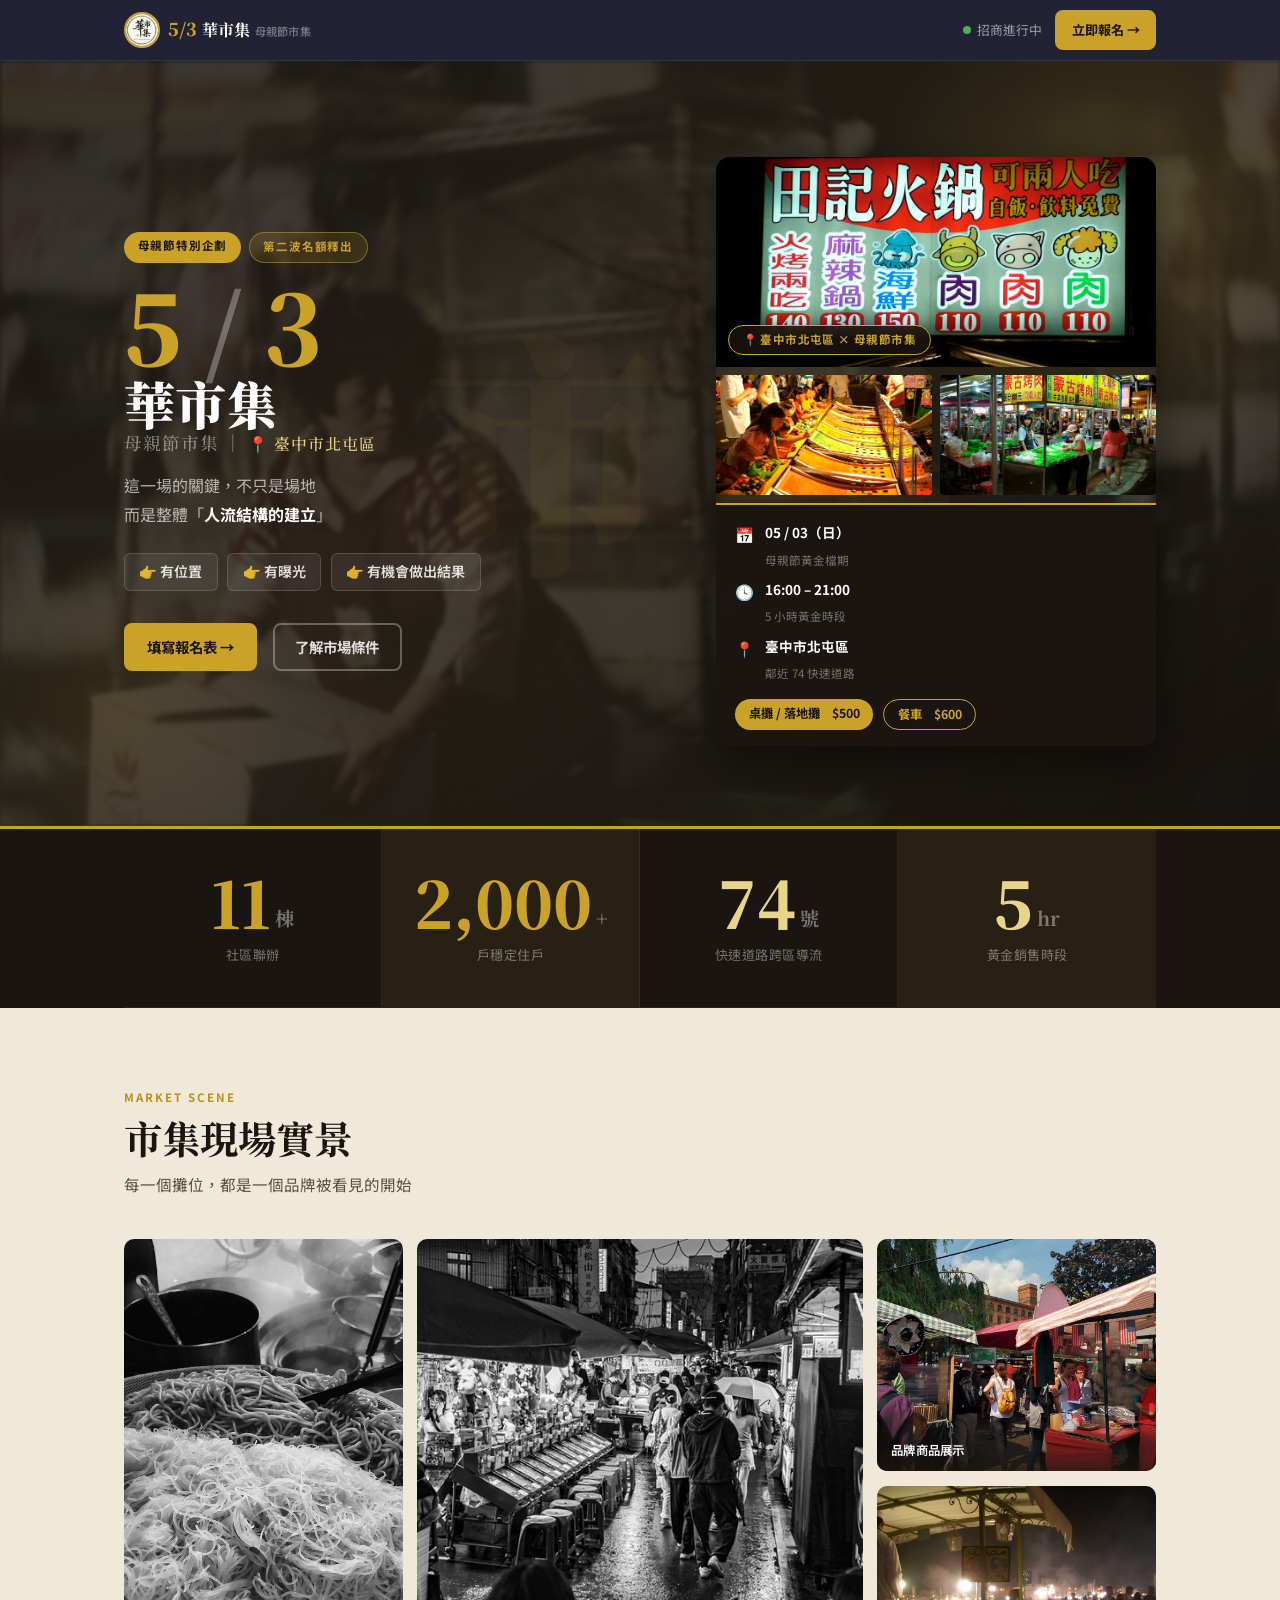
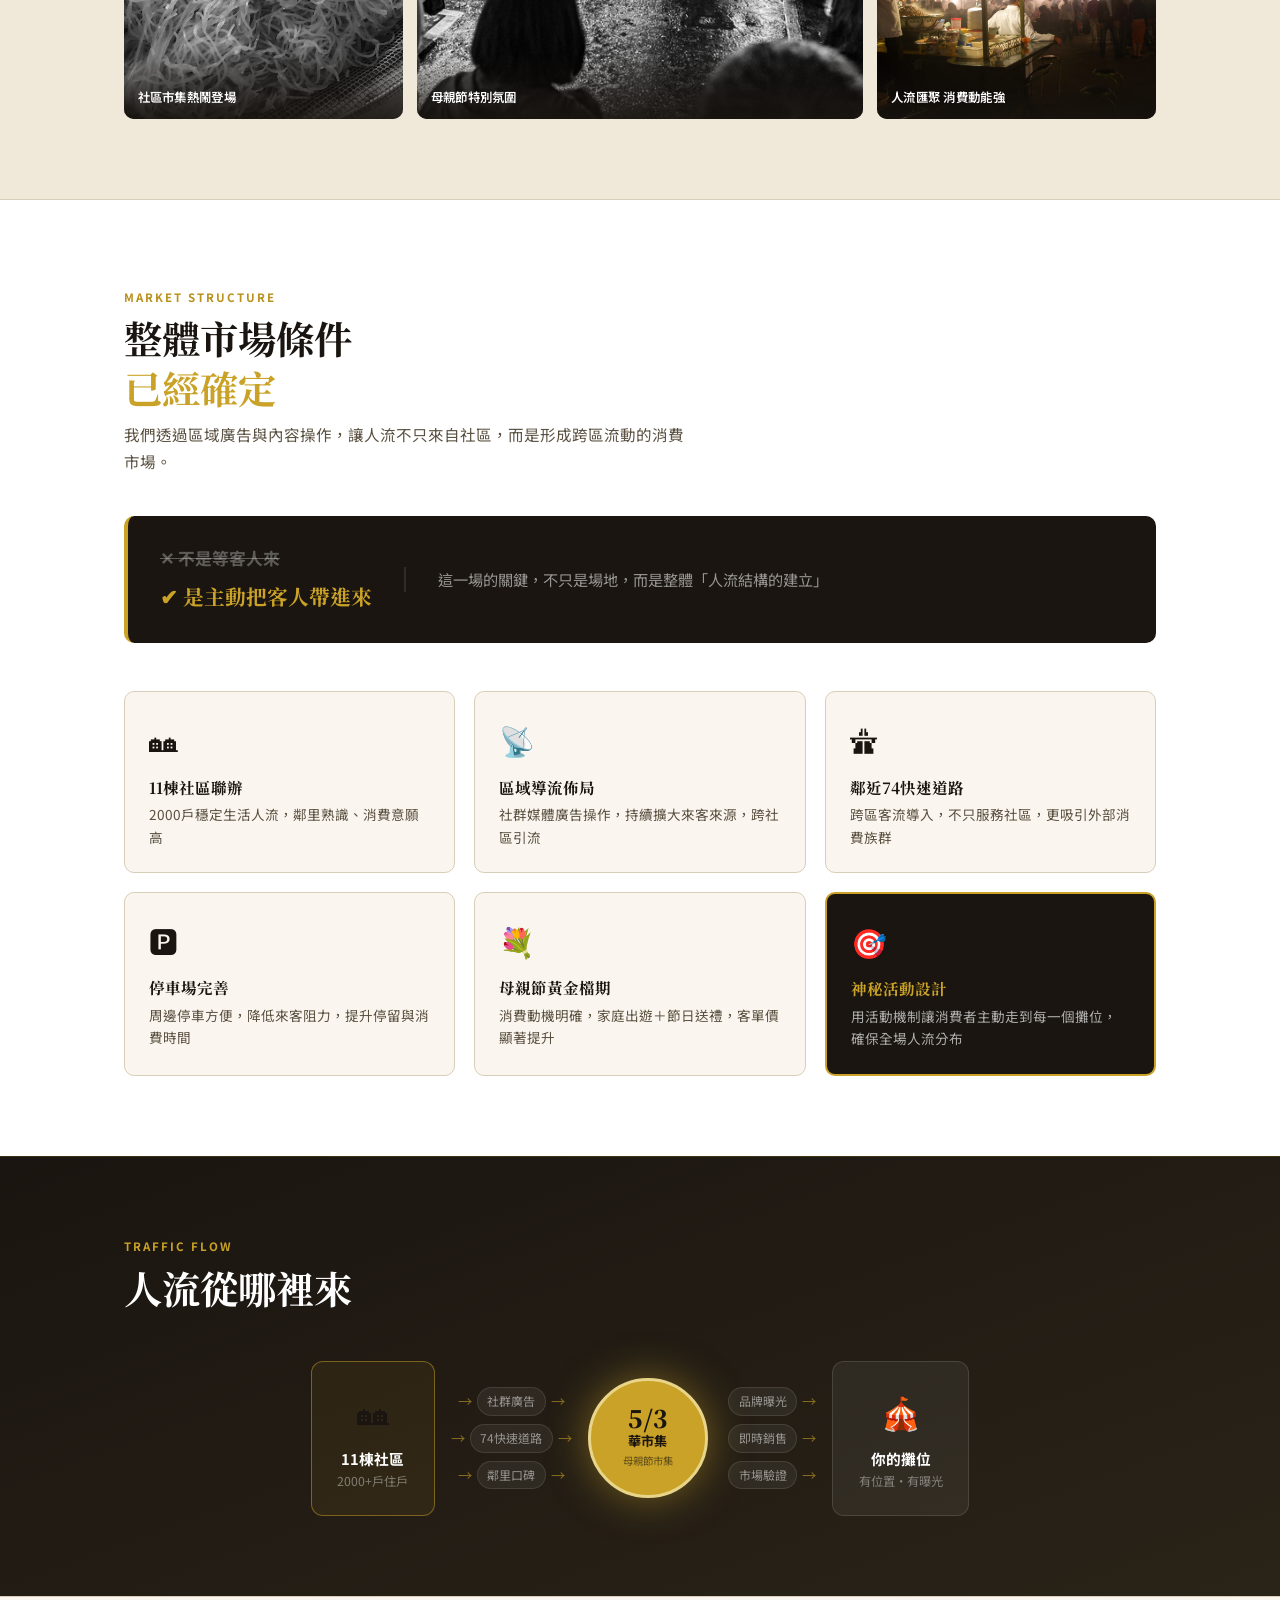
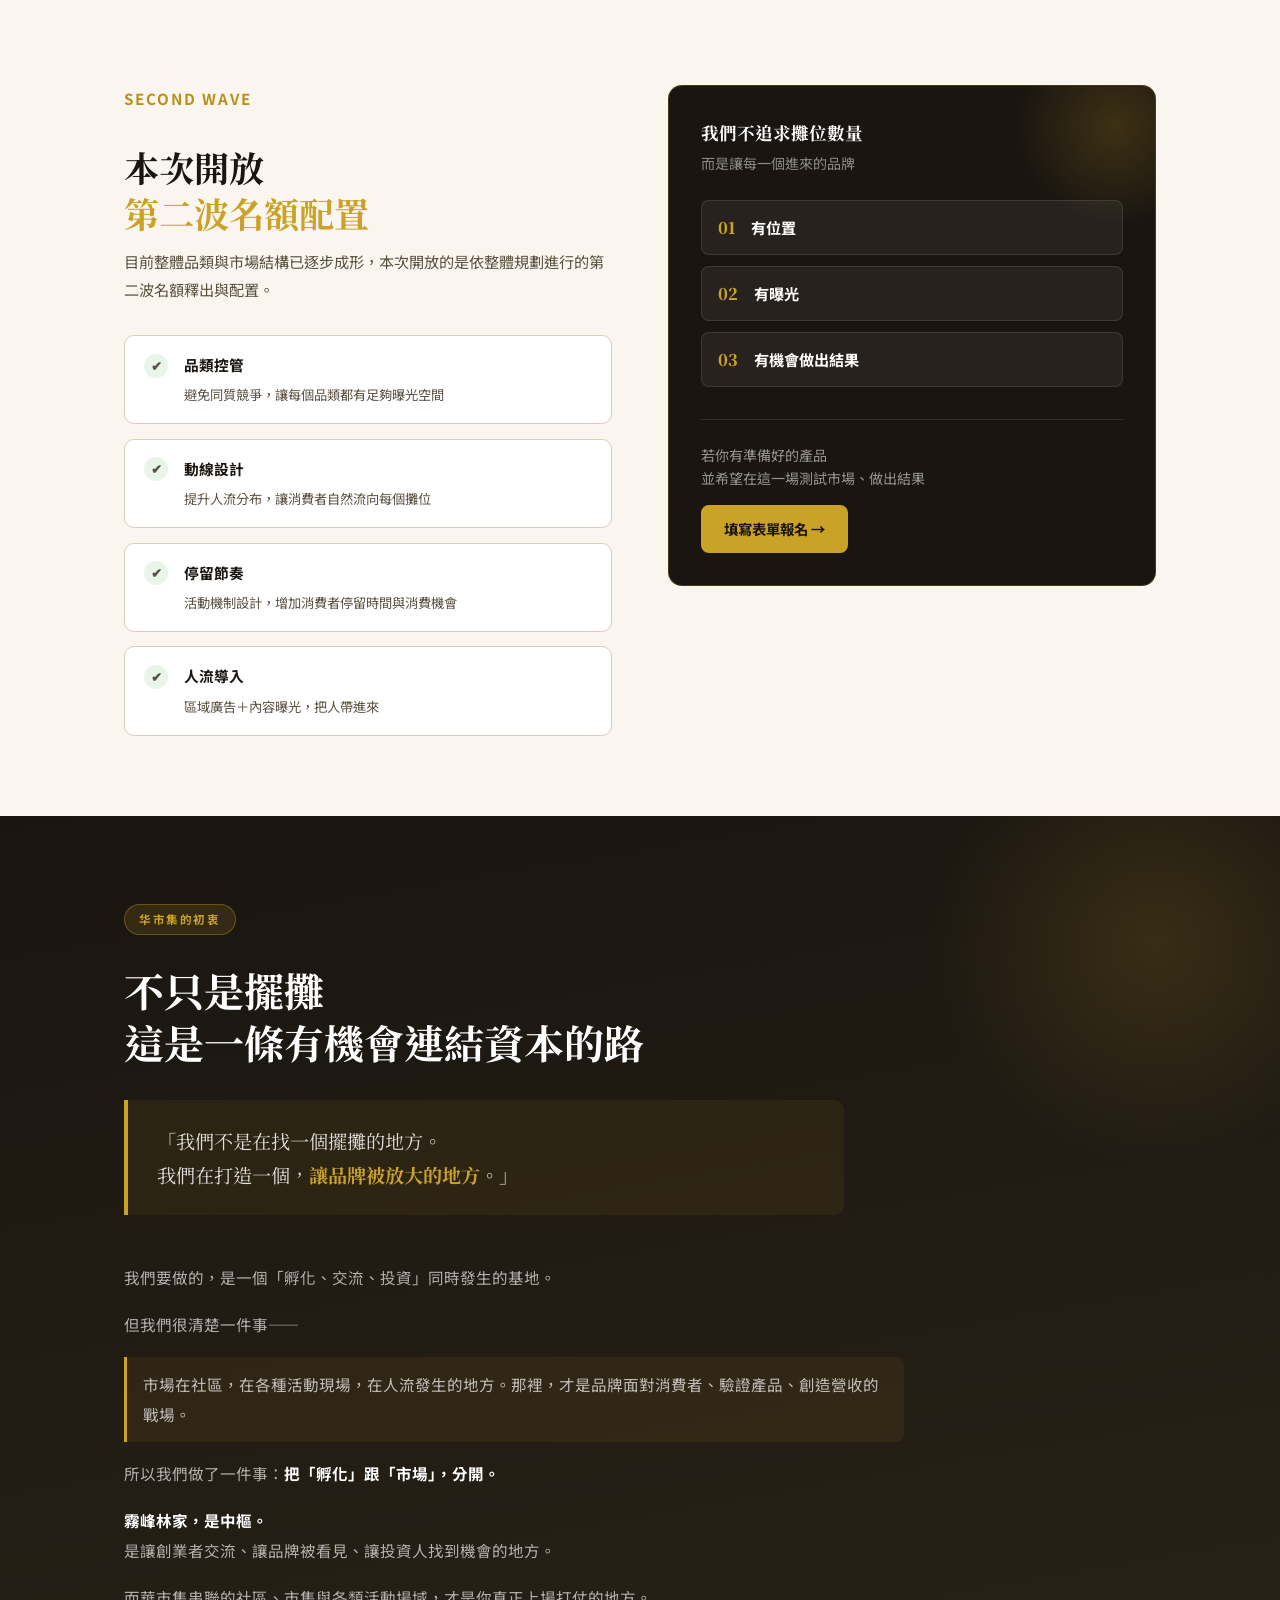
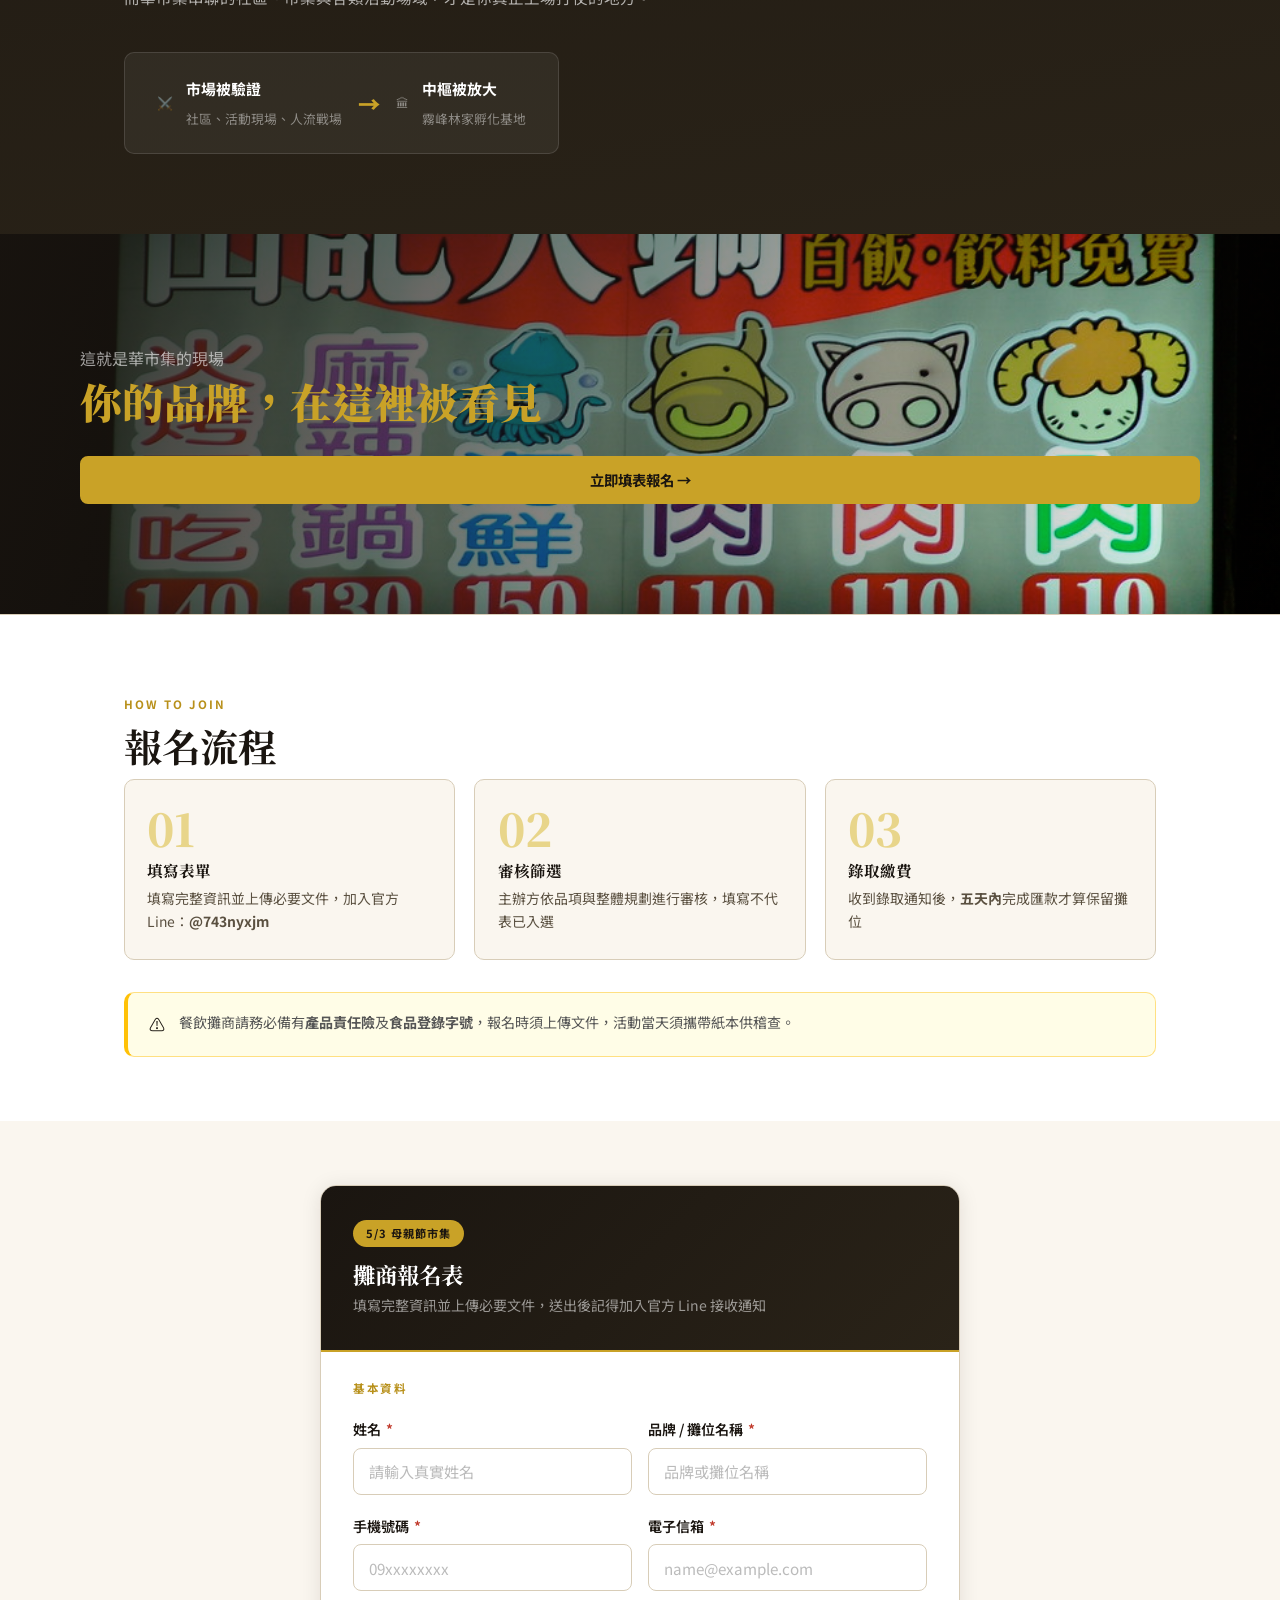
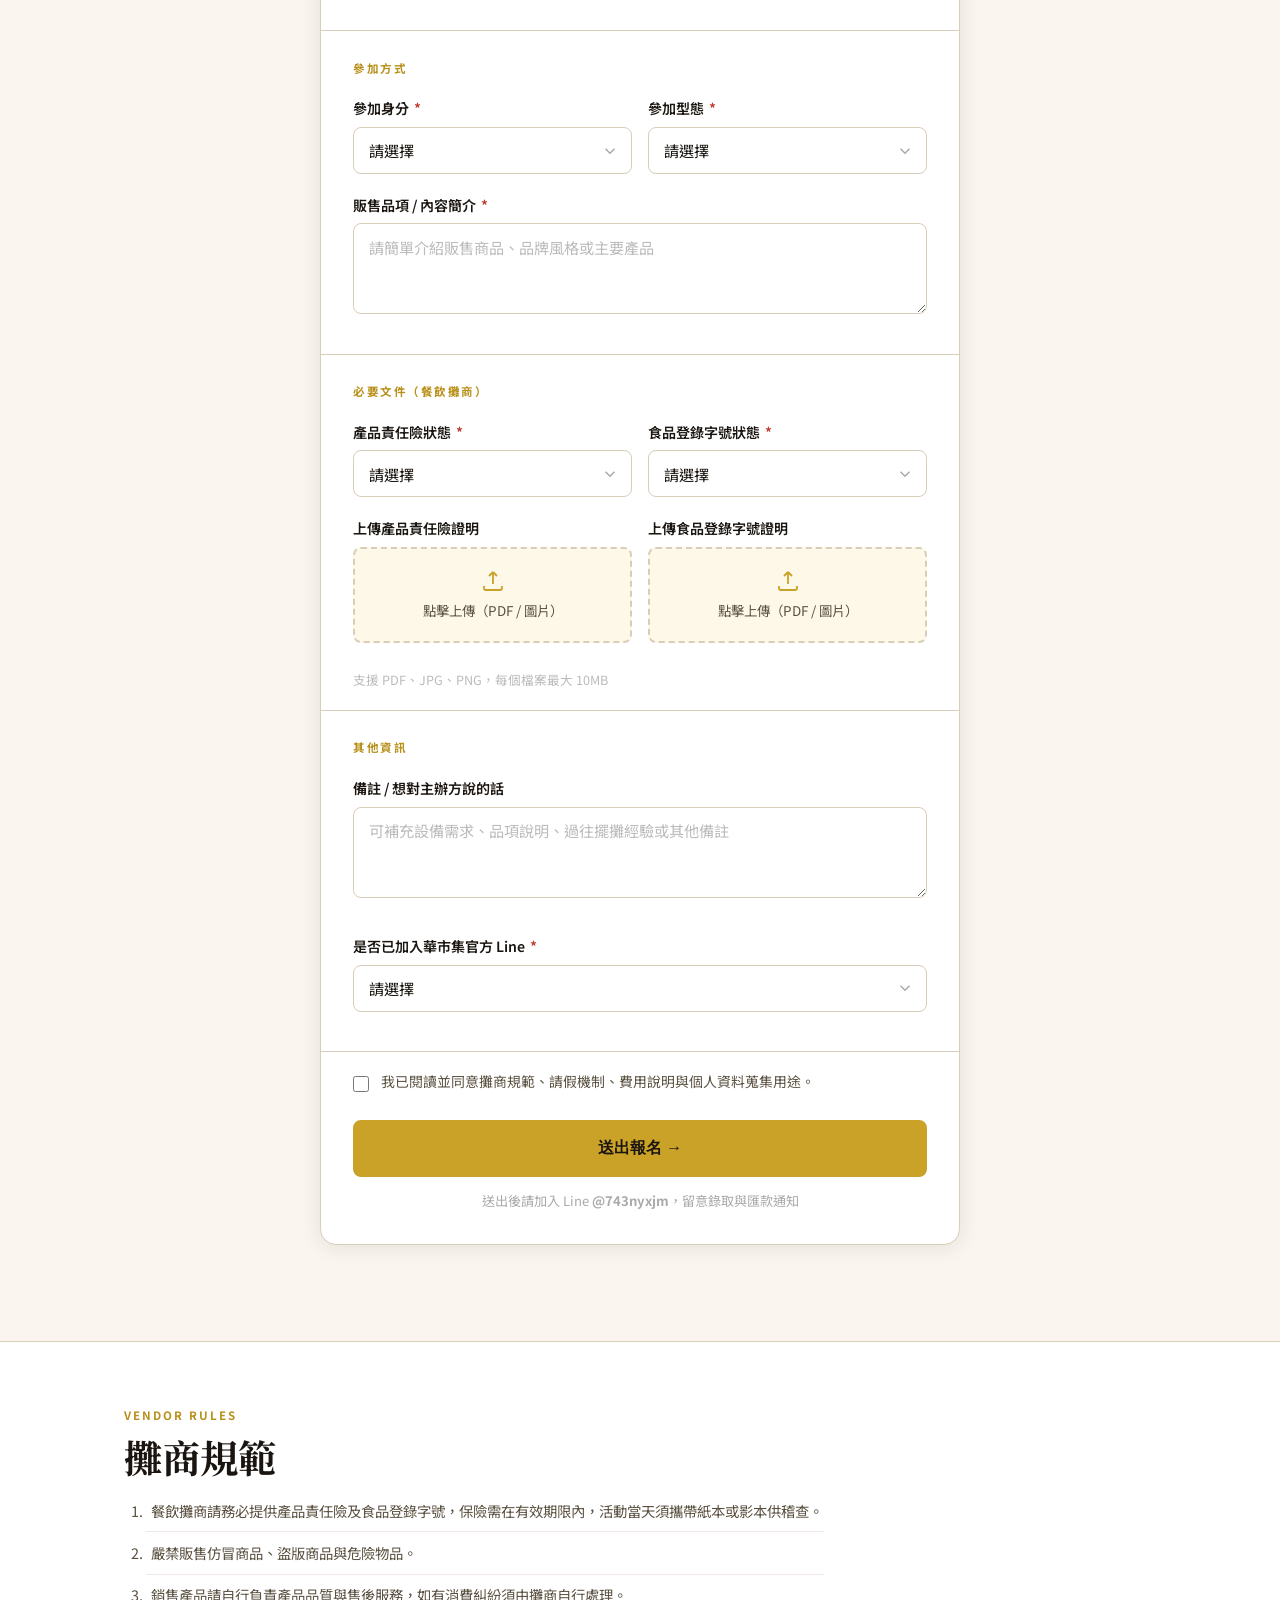
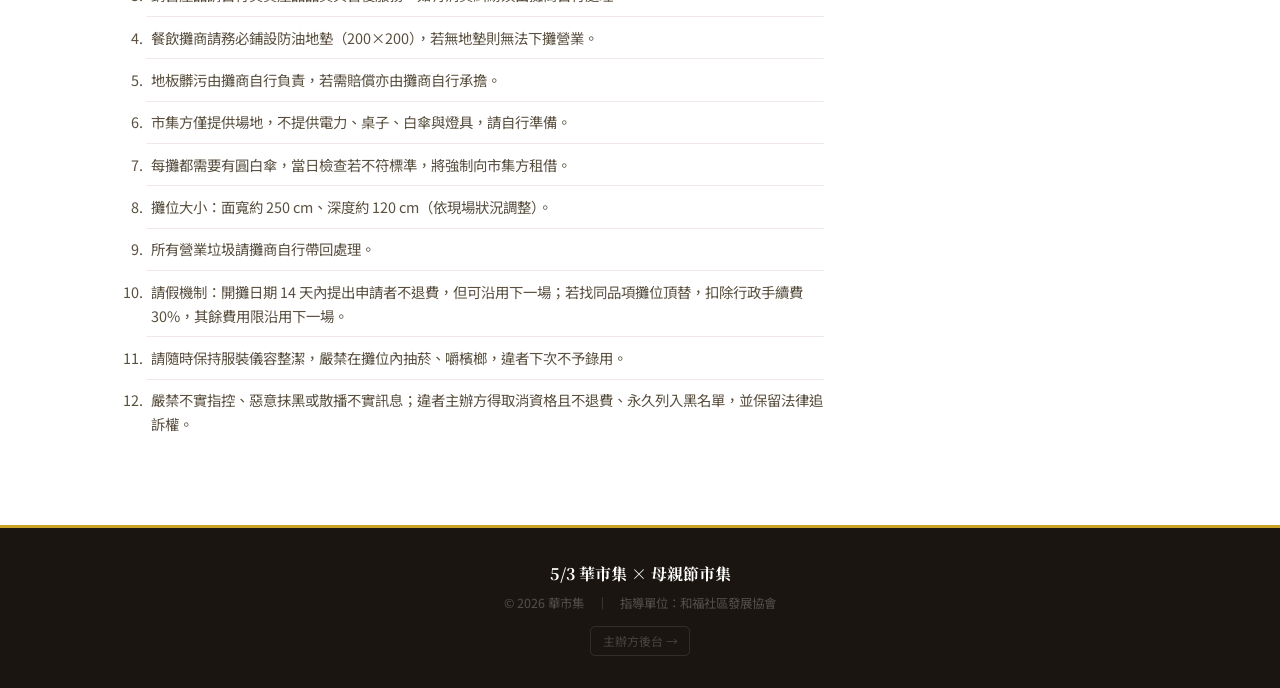
==== commit 5cb9eb38: "feat: 加入8張真實台灣夜市市集照片（本地存放） 從 Openverse/Flickr CC授權下載真實台灣市集照片 存放於 photos/ 資料夾，解決 hotlink 封鎖問題： - mark" ====
--- a/index.html
+++ b/index.html
@@ -34,9 +34,9 @@
 
   <!-- ── HERO ── -->
   <section class="hero">
-    <!-- 背景照片（請替換為實際市集照片） -->
+
     <div class="hero-bg-photo" aria-hidden="true">
-      <img src="https://picsum.photos/seed/huamkt0/1400/800" alt="">
+      <img src="photos/market-bg.jpg" alt="">
     </div>
     <!-- 背景文字裝飾 -->
     <div class="hero-bg-deco" aria-hidden="true">市集</div>
@@ -67,15 +67,15 @@
       </div>
       <div class="hero-right">
         <div class="hero-photocol">
-          <!-- 請替換為實際市集照片 photo 2 -->
+
           <div class="hpc-main">
-            <img src="https://picsum.photos/seed/huamkt1/560/300" alt="市集現場">
+            <img src="photos/market-main.jpg" alt="市集現場">
             <div class="hpc-badge">📍 臺中市北屯區 × 母親節市集</div>
           </div>
-          <!-- photo 3 & 4 -->
+
           <div class="hpc-sub">
-            <div class="hpc-sm"><img src="https://picsum.photos/seed/huamkt2/270/160" alt="攤位現場"></div>
-            <div class="hpc-sm"><img src="https://picsum.photos/seed/huamkt3/270/160" alt="市集人流"></div>
+            <div class="hpc-sm"><img src="photos/market-bbq.jpg" alt="攤位現場"></div>
+            <div class="hpc-sm"><img src="photos/market-night1.jpg" alt="市集人流"></div>
           </div>
           <!-- 活動資訊條 -->
           <div class="hpc-info">
@@ -128,24 +128,24 @@
       <p class="sec-eyebrow">Market Scene</p>
       <h2 class="sec-title">市集現場實景</h2>
       <p class="sec-desc">每一個攤位，都是一個品牌被看見的開始</p>
-      <!-- 請替換為實際市集照片 photos 5–8 -->
+
       <div class="scene-grid">
         <div class="sg-item sg-tall">
-          <img src="https://picsum.photos/seed/huamkt4/540/600" alt="社區市集現場">
+          <img src="photos/market-outdoor.jpg" alt="社區市集現場">
           <div class="sg-cap">社區市集熱鬧登場</div>
         </div>
         <div class="sg-col">
           <div class="sg-item">
-            <img src="https://picsum.photos/seed/huamkt5/540/280" alt="品牌商品展示">
+            <img src="photos/market-games.jpg" alt="品牌商品展示">
             <div class="sg-cap">品牌商品展示</div>
           </div>
           <div class="sg-item">
-            <img src="https://picsum.photos/seed/huamkt6/540/280" alt="市集人流">
+            <img src="photos/market-food.jpg" alt="市集人流">
             <div class="sg-cap">人流匯聚 消費動能強</div>
           </div>
         </div>
         <div class="sg-item sg-tall">
-          <img src="https://picsum.photos/seed/huamkt7/540/600" alt="母親節氛圍">
+          <img src="photos/market-siopak.jpg" alt="母親節氛圍">
           <div class="sg-cap">母親節特別氛圍</div>
         </div>
       </div>
@@ -372,9 +372,9 @@
   </section>
 
   <!-- ── 照片橫幅 ── -->
-  <!-- 請替換為實際市集照片 photo 8 -->
+
   <div class="photo-banner">
-    <img src="https://picsum.photos/seed/huamkt8/1400/500" alt="華市集市集現場">
+    <img src="photos/market-main.jpg" alt="華市集市集現場">
     <div class="pb-content">
       <p class="pb-sub">這就是華市集的現場</p>
       <h3 class="pb-title">你的品牌，在這裡被看見</h3>
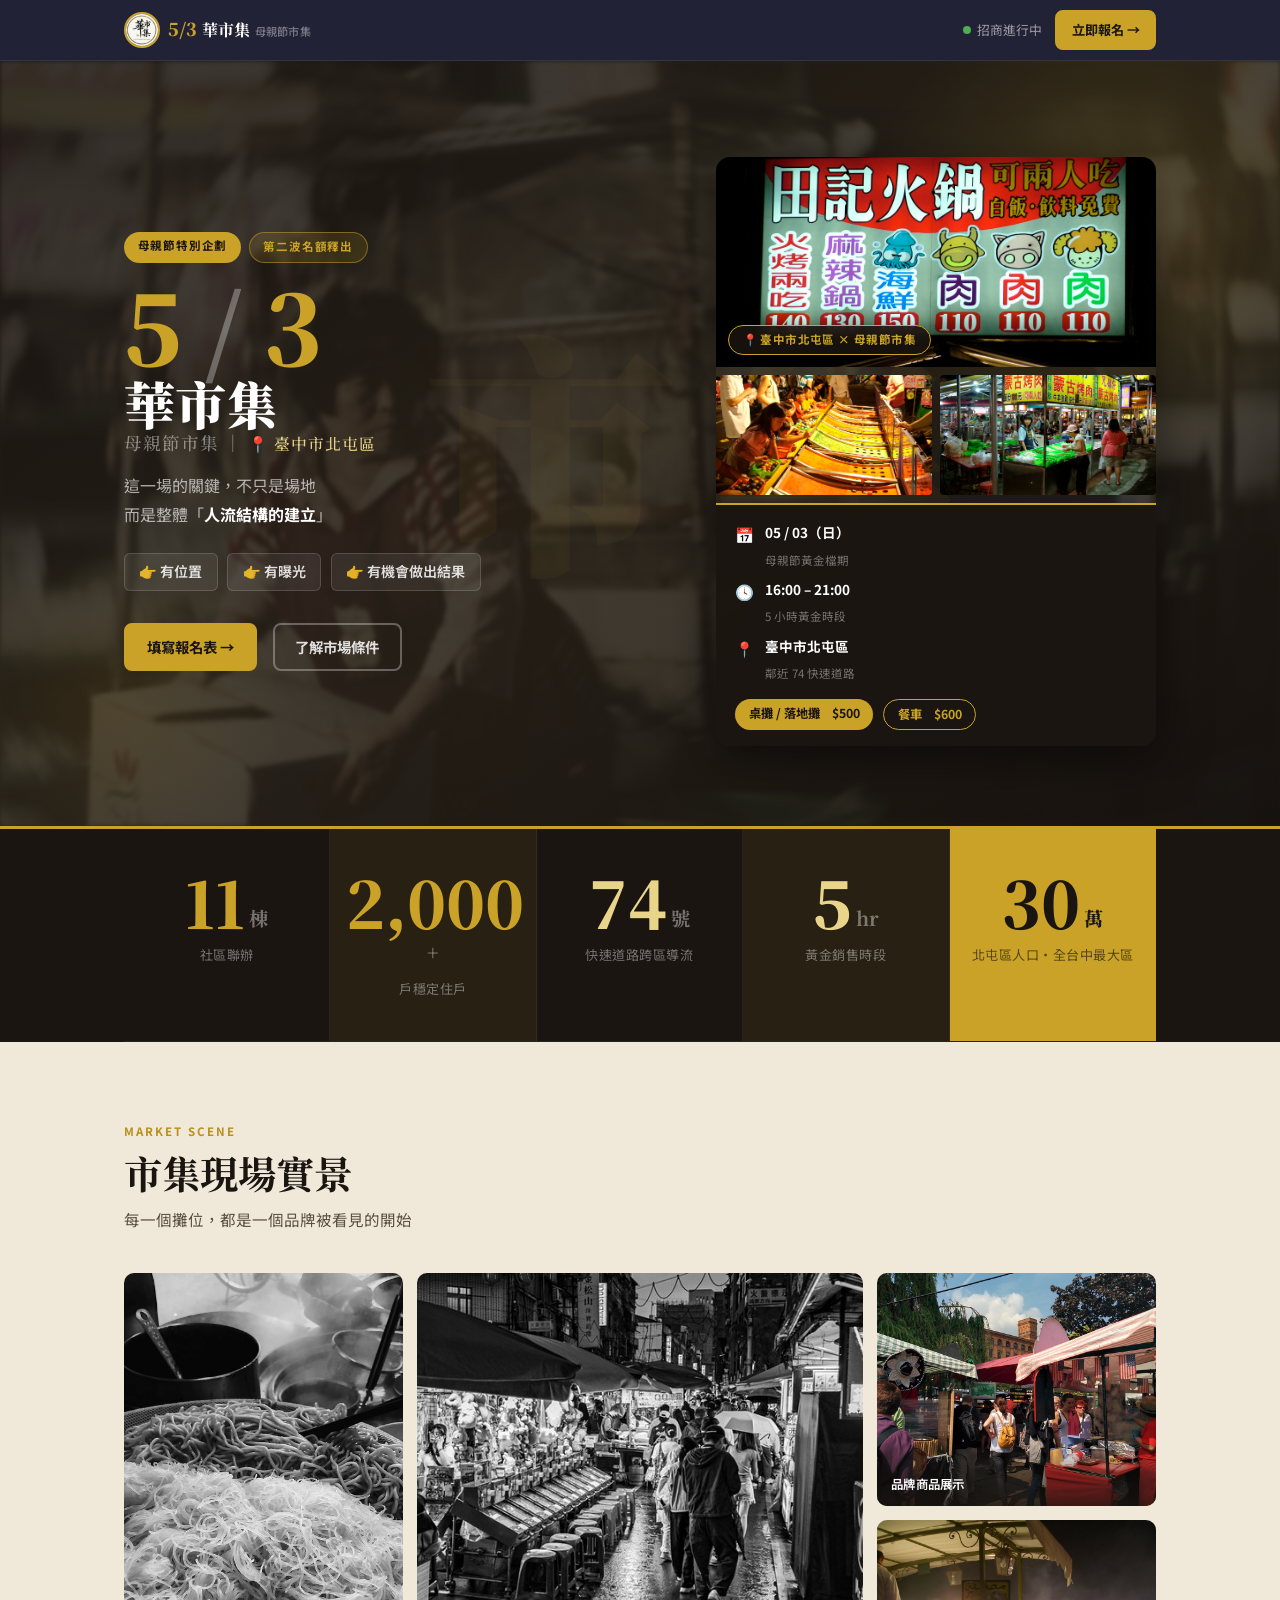
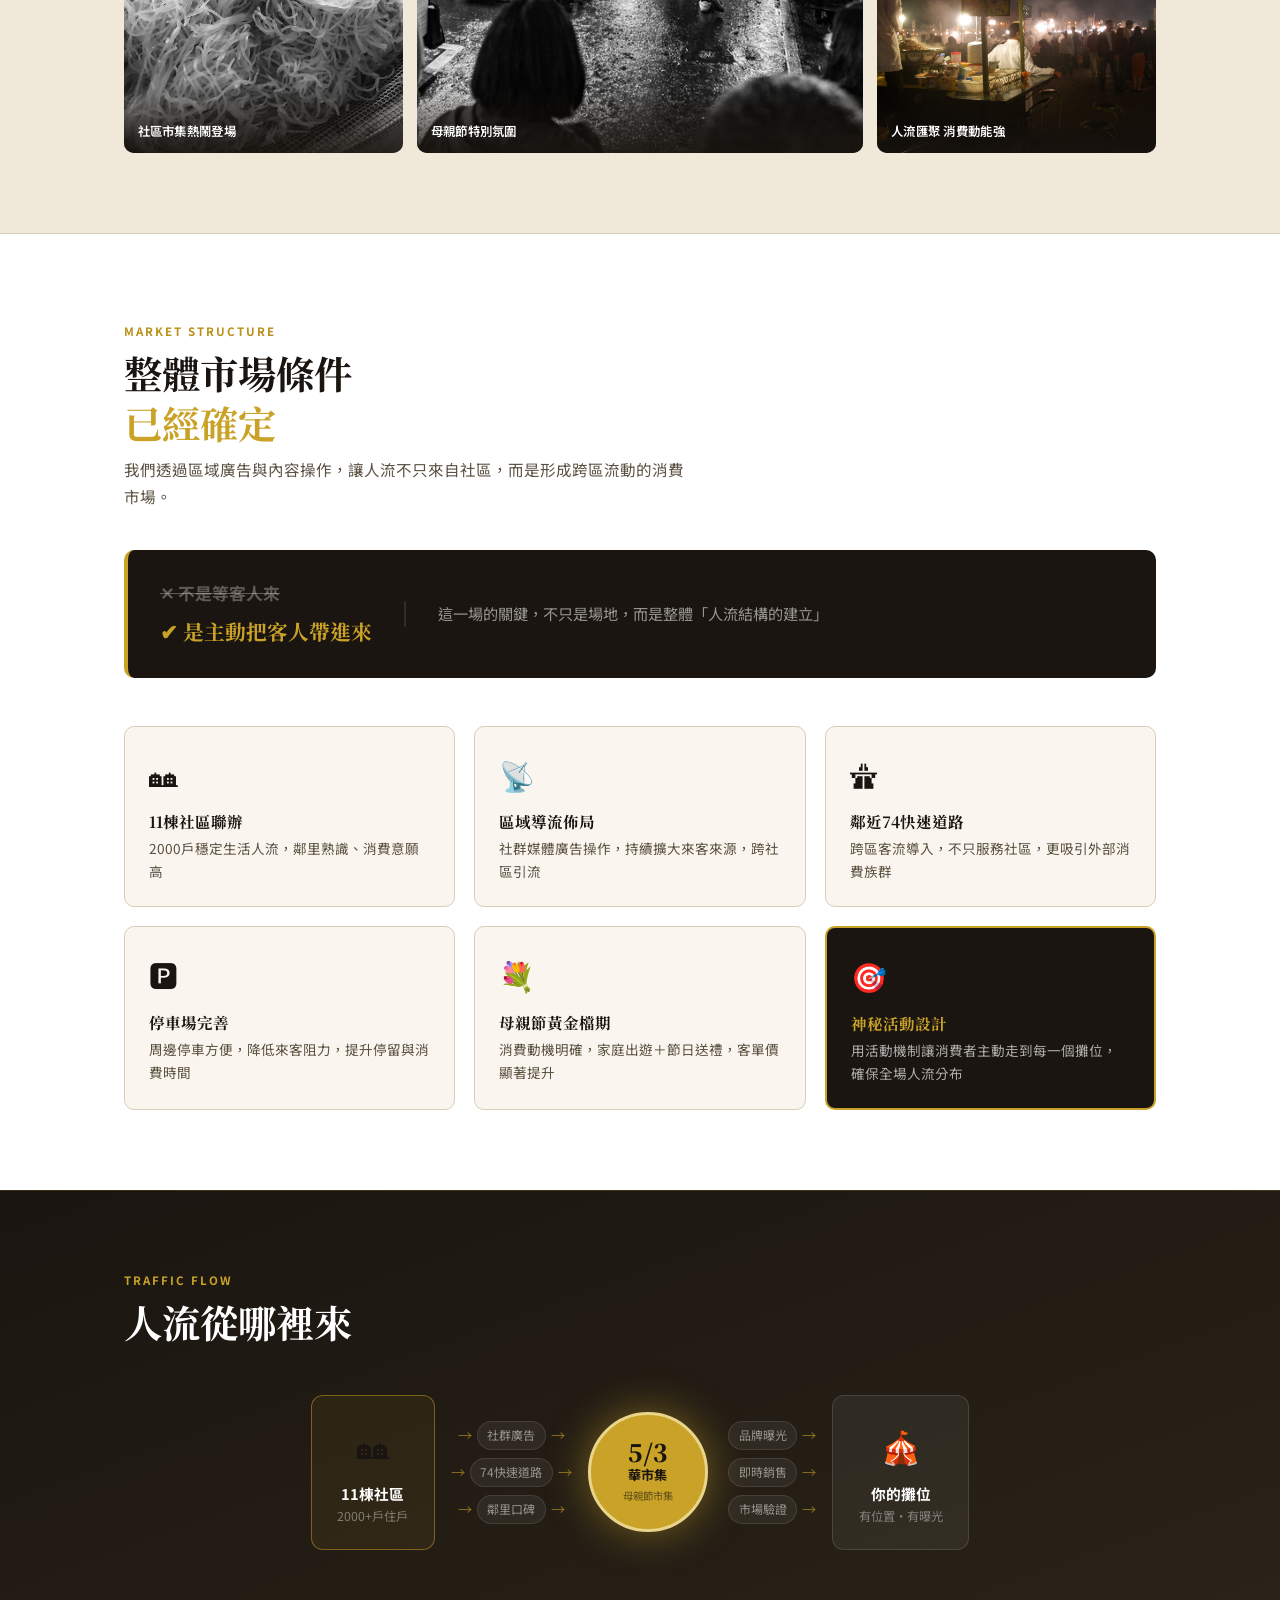
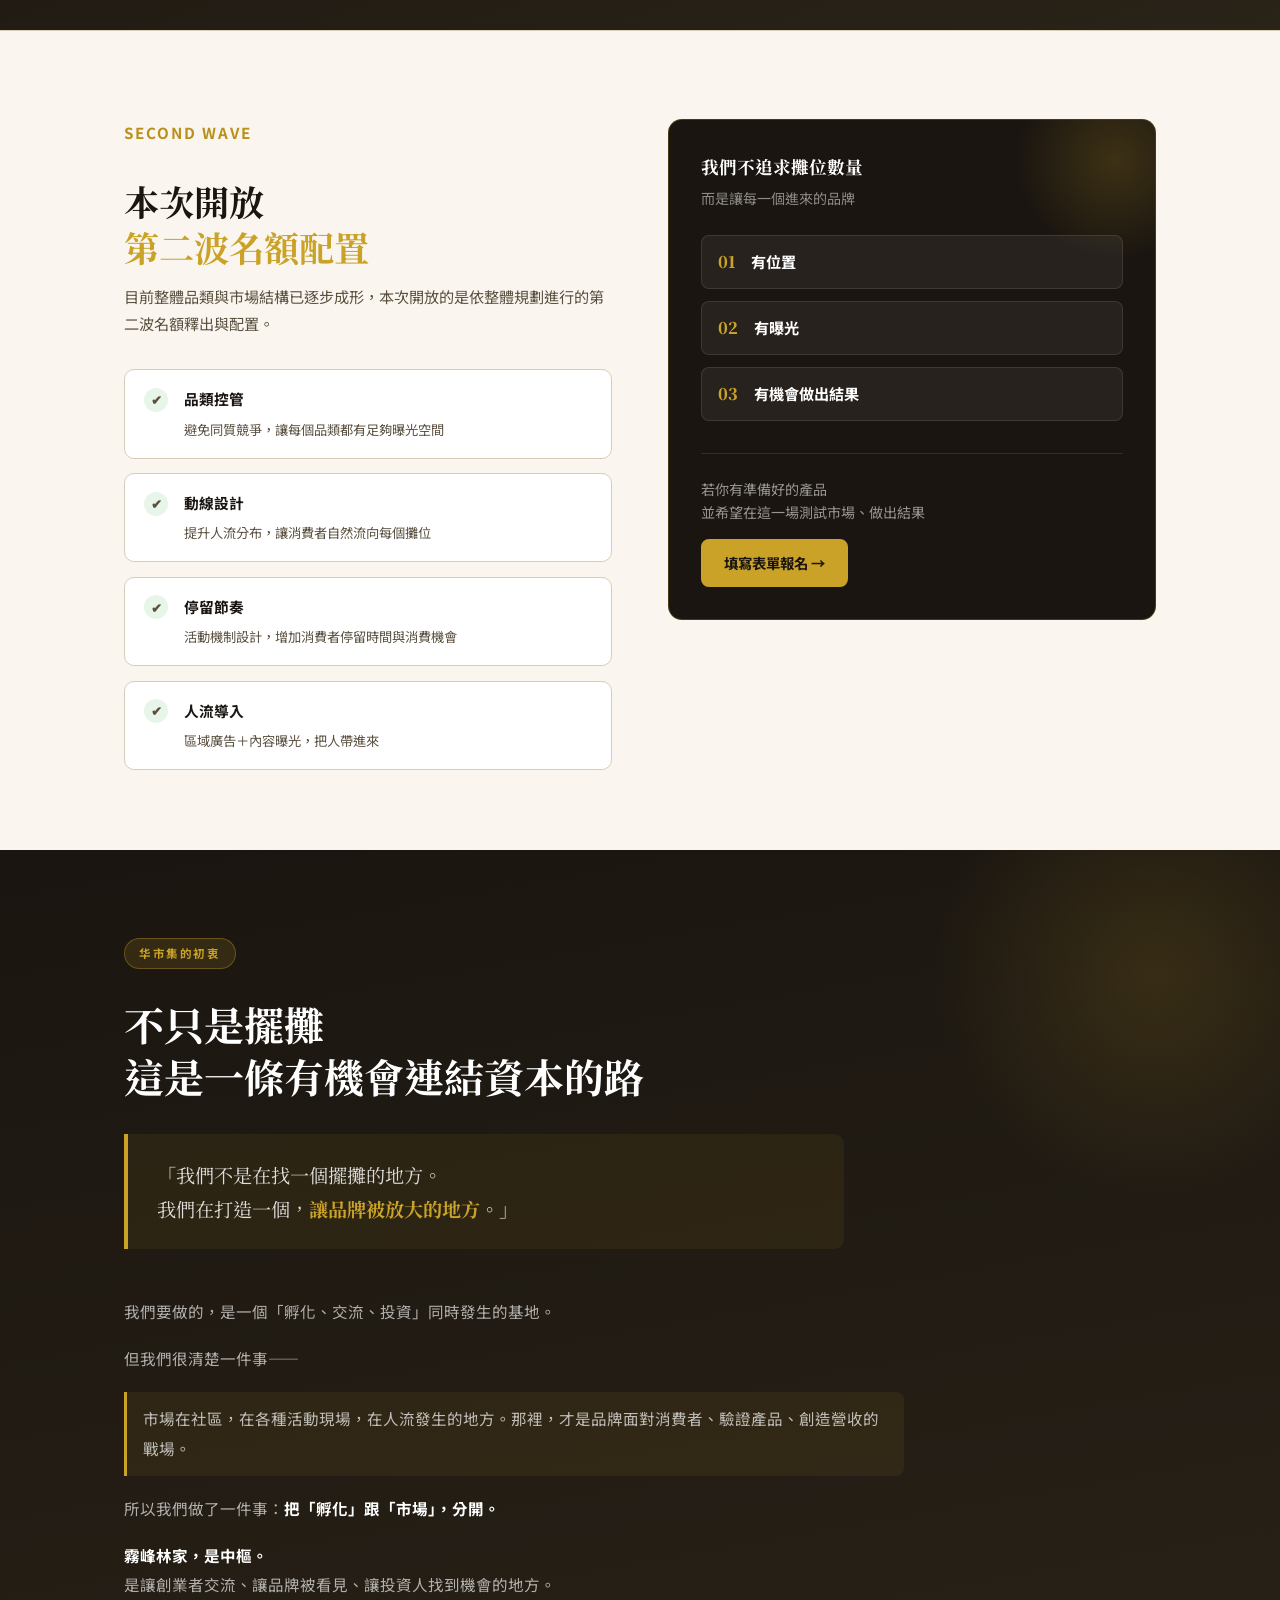
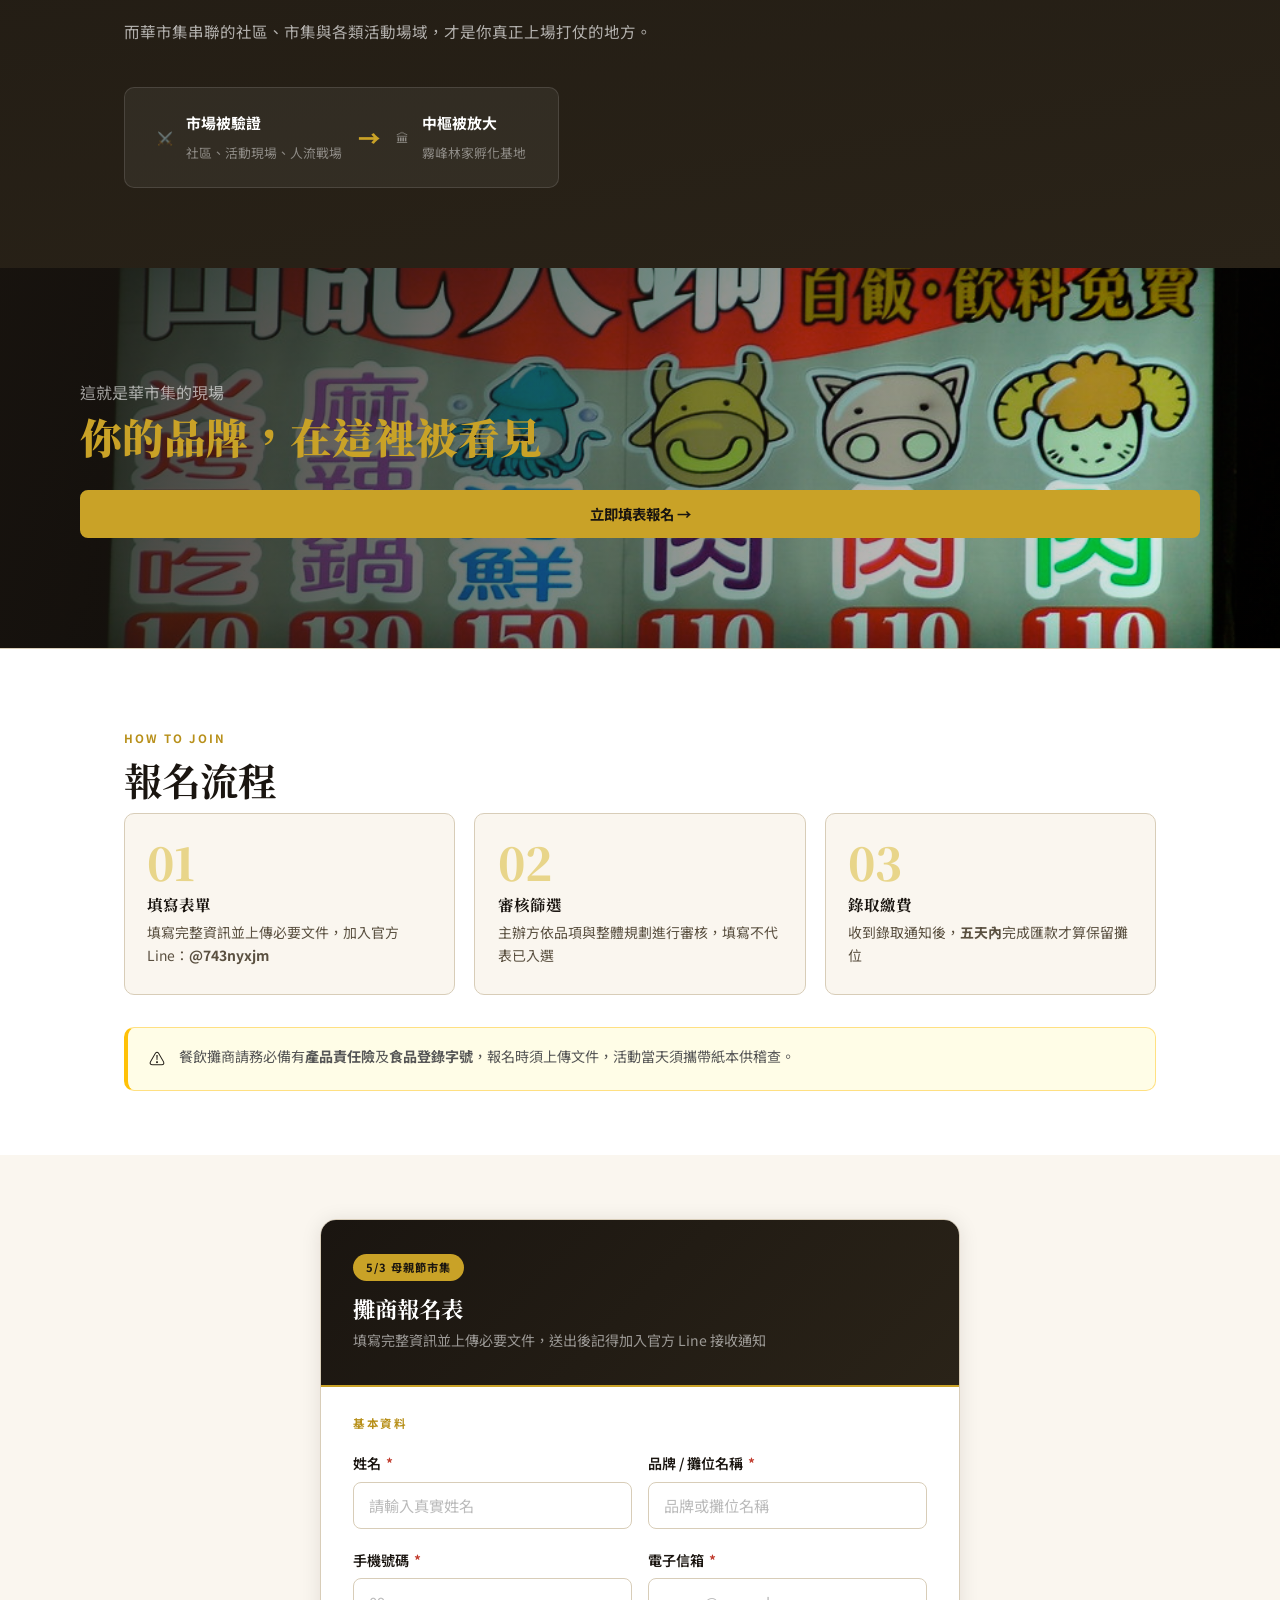
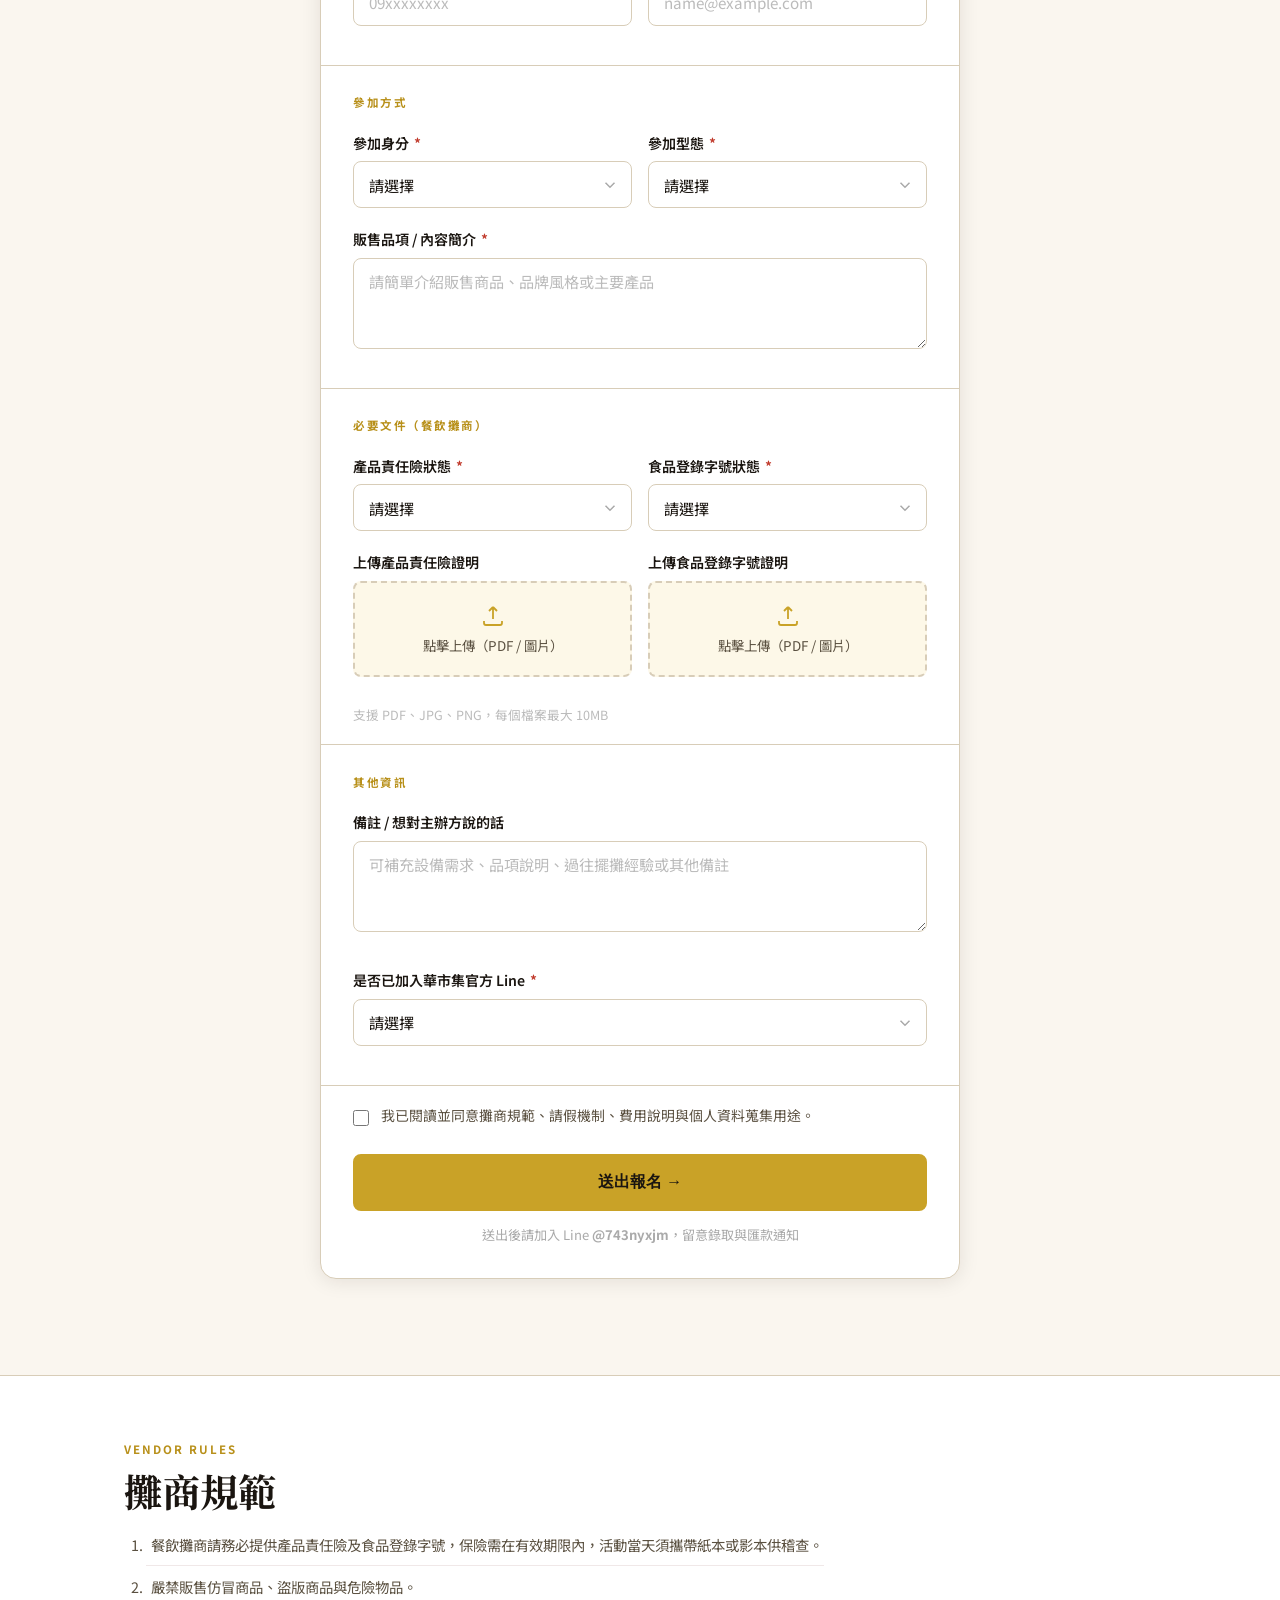
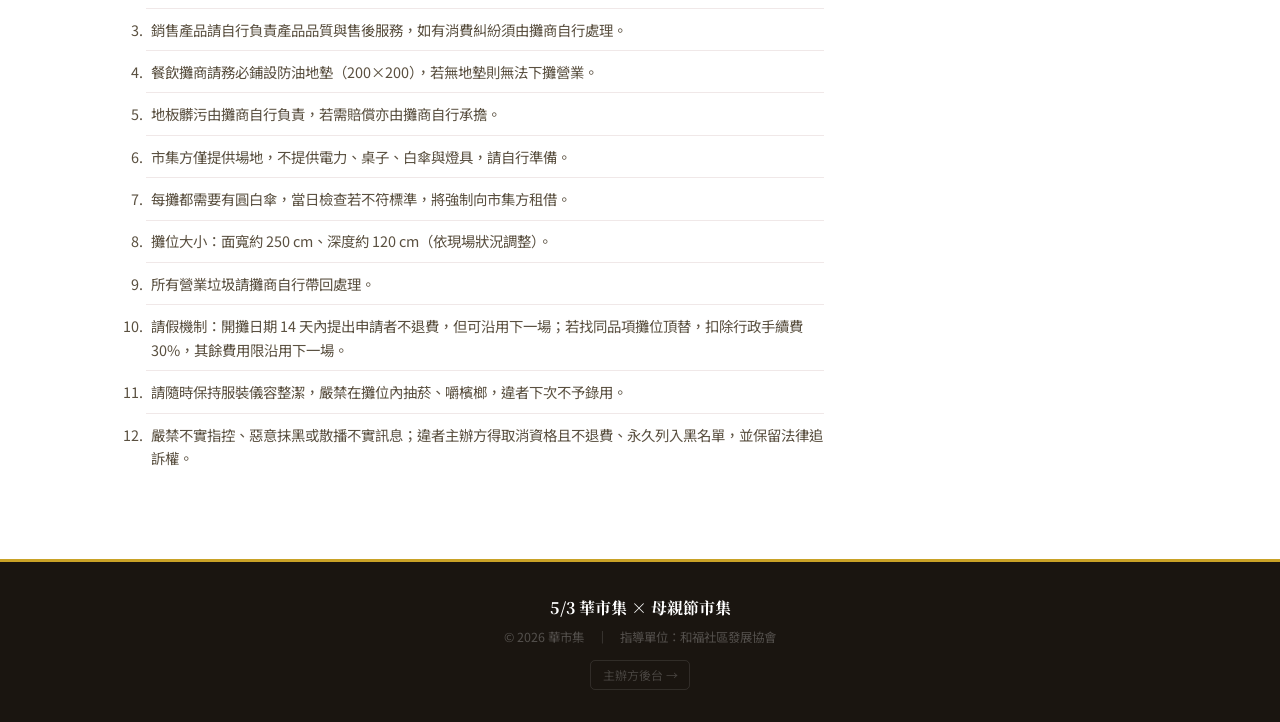
==== commit 5c8e4746: "feat: 新增北屯區人口30萬統計數字 強調北屯區為全台中最大區（30萬人口） 金色背景突顯，視覺上與其他數字做差異化  Co-Authored-By: Claude Sonnet 4.6 <nor" ====
--- a/index.html
+++ b/index.html
@@ -117,6 +117,11 @@
           <div class="stat-num stat-text">5</div>
           <div class="stat-unit">hr</div>
           <div class="stat-label">黃金銷售時段</div>
+        </div>
+        <div class="stat-item stat-item--accent">
+          <div class="stat-num stat-text">30</div>
+          <div class="stat-unit">萬</div>
+          <div class="stat-label">北屯區人口・全台中最大區</div>
         </div>
       </div>
     </div>
--- a/styles.css
+++ b/styles.css
@@ -262,10 +262,13 @@
   border-top: 3px solid var(--gold);
 }
 .stats-grid {
-  display: grid; grid-template-columns: repeat(4, 1fr);
+  display: grid; grid-template-columns: repeat(5, 1fr);
   border-bottom: 1px solid rgba(255,255,255,.06);
 }
-@media (max-width: 700px) {
+@media (max-width: 900px) {
+  .stats-grid { grid-template-columns: repeat(3, 1fr); }
+}
+@media (max-width: 600px) {
   .stats-grid { grid-template-columns: repeat(2, 1fr); }
 }
 .stat-item {
@@ -275,6 +278,13 @@
 }
 .stat-item:last-child { border-right: none; }
 .stat-item--mid { background: rgba(201,162,39,.08); }
+.stat-item--accent {
+  background: var(--gold);
+}
+.stat-item--accent .stat-num,
+.stat-item--accent .stat-unit,
+.stat-item--accent .stat-text { color: var(--ink); }
+.stat-item--accent .stat-label { color: rgba(26,21,16,.65); }
 .stat-num {
   font-family: 'Noto Serif TC', serif;
   font-size: clamp(2.5rem, 6vw, 4rem); font-weight: 900;
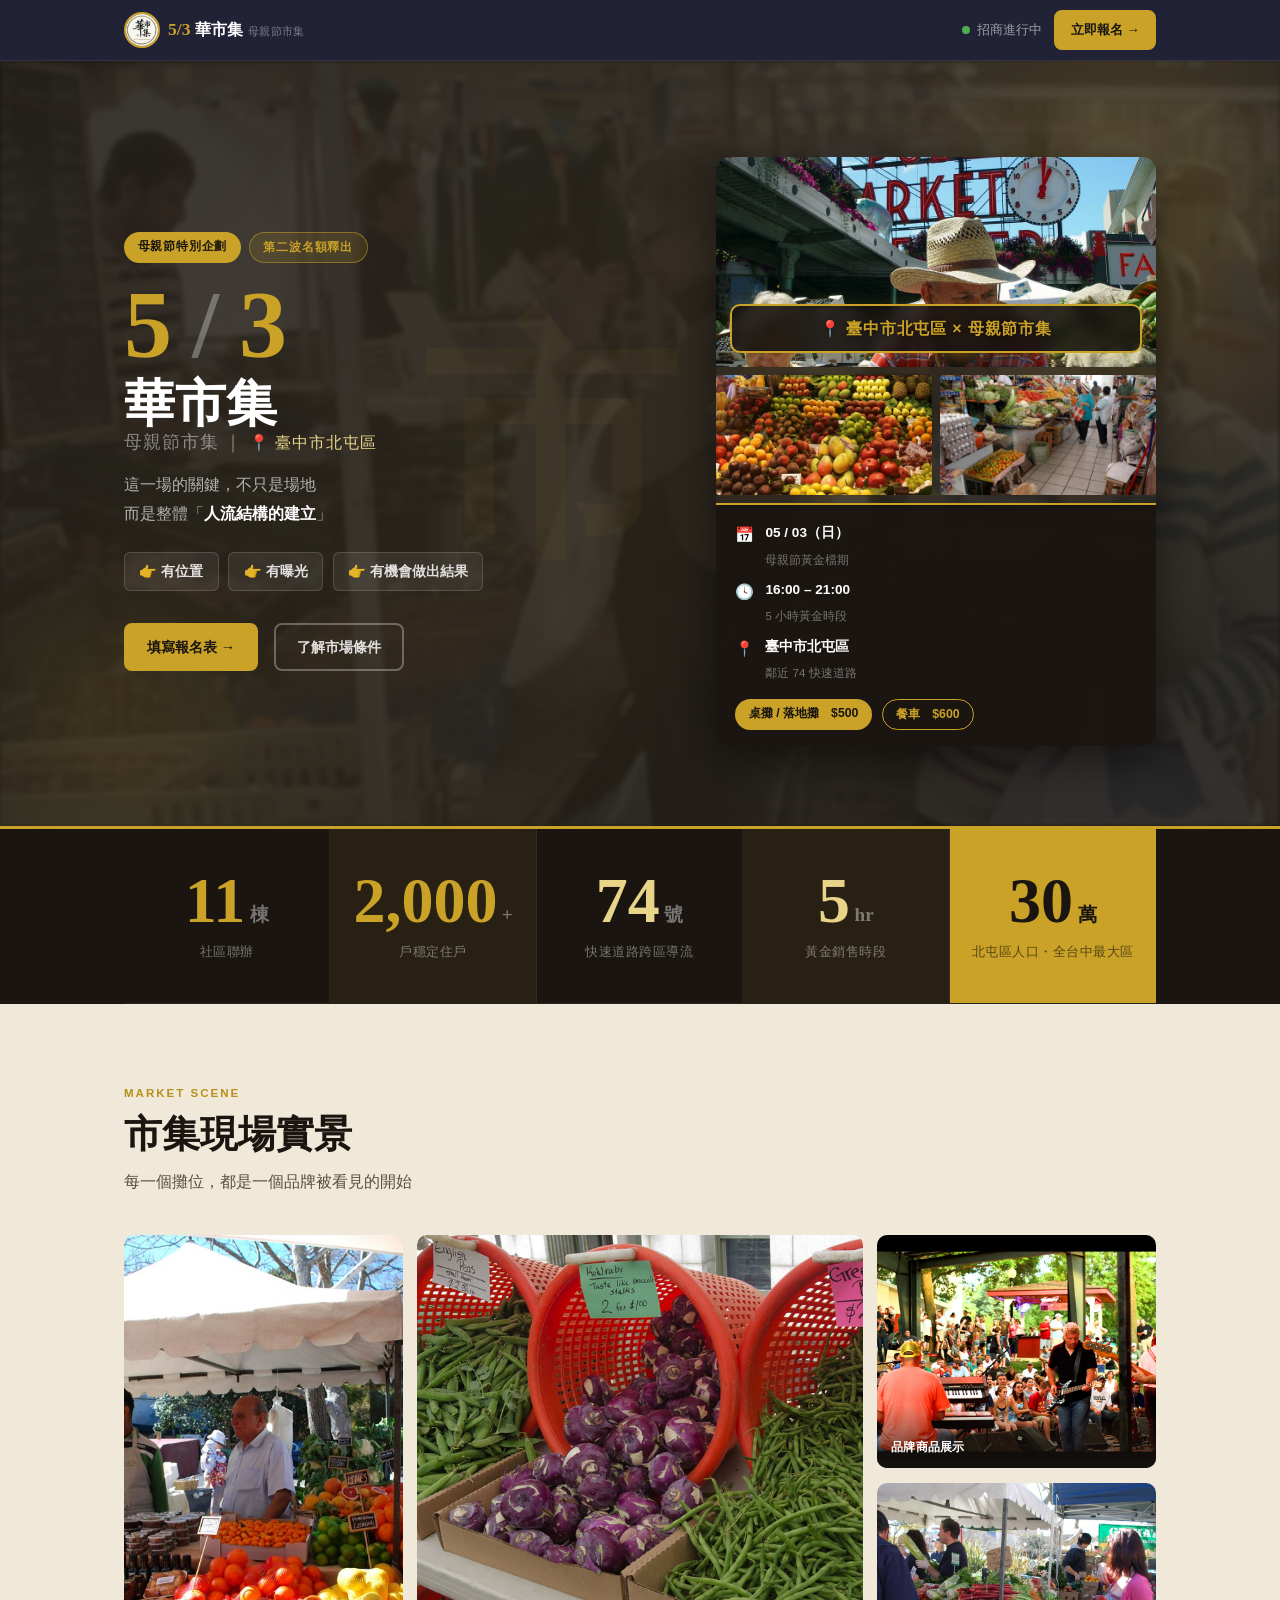
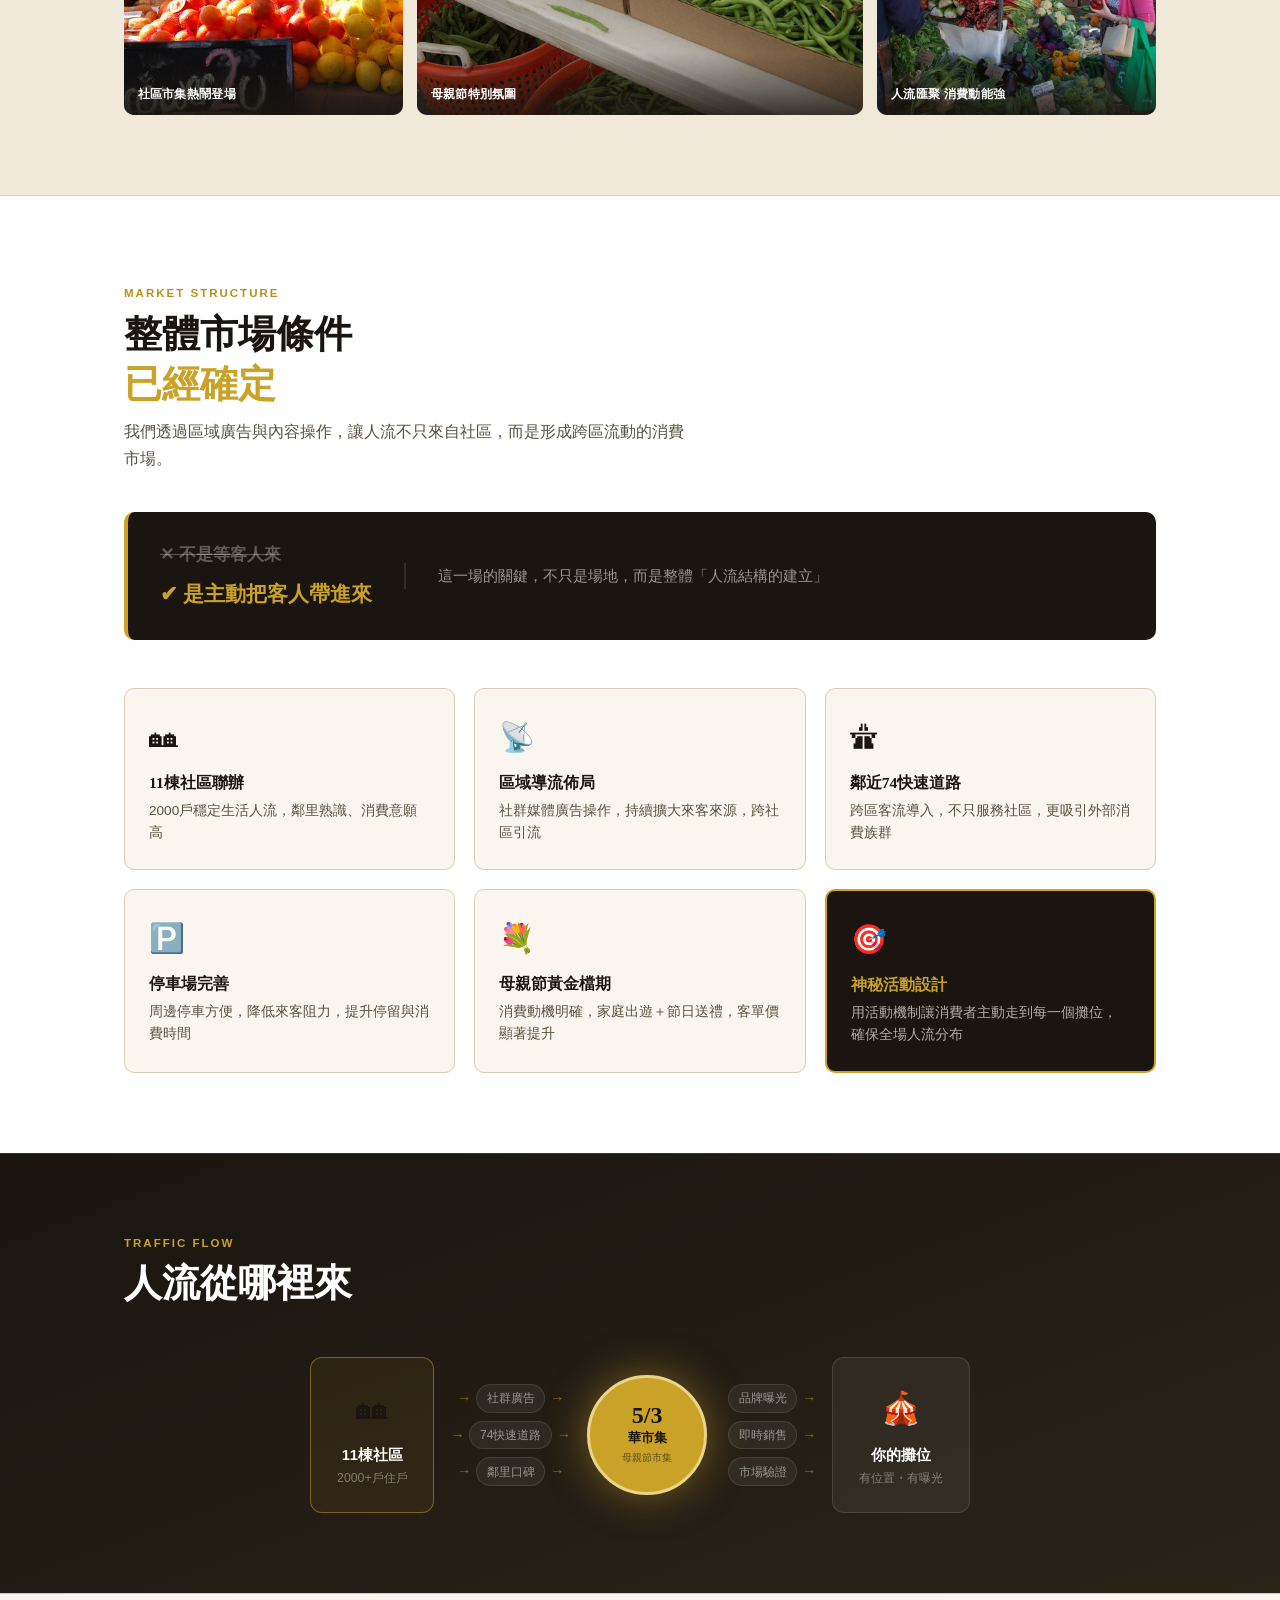
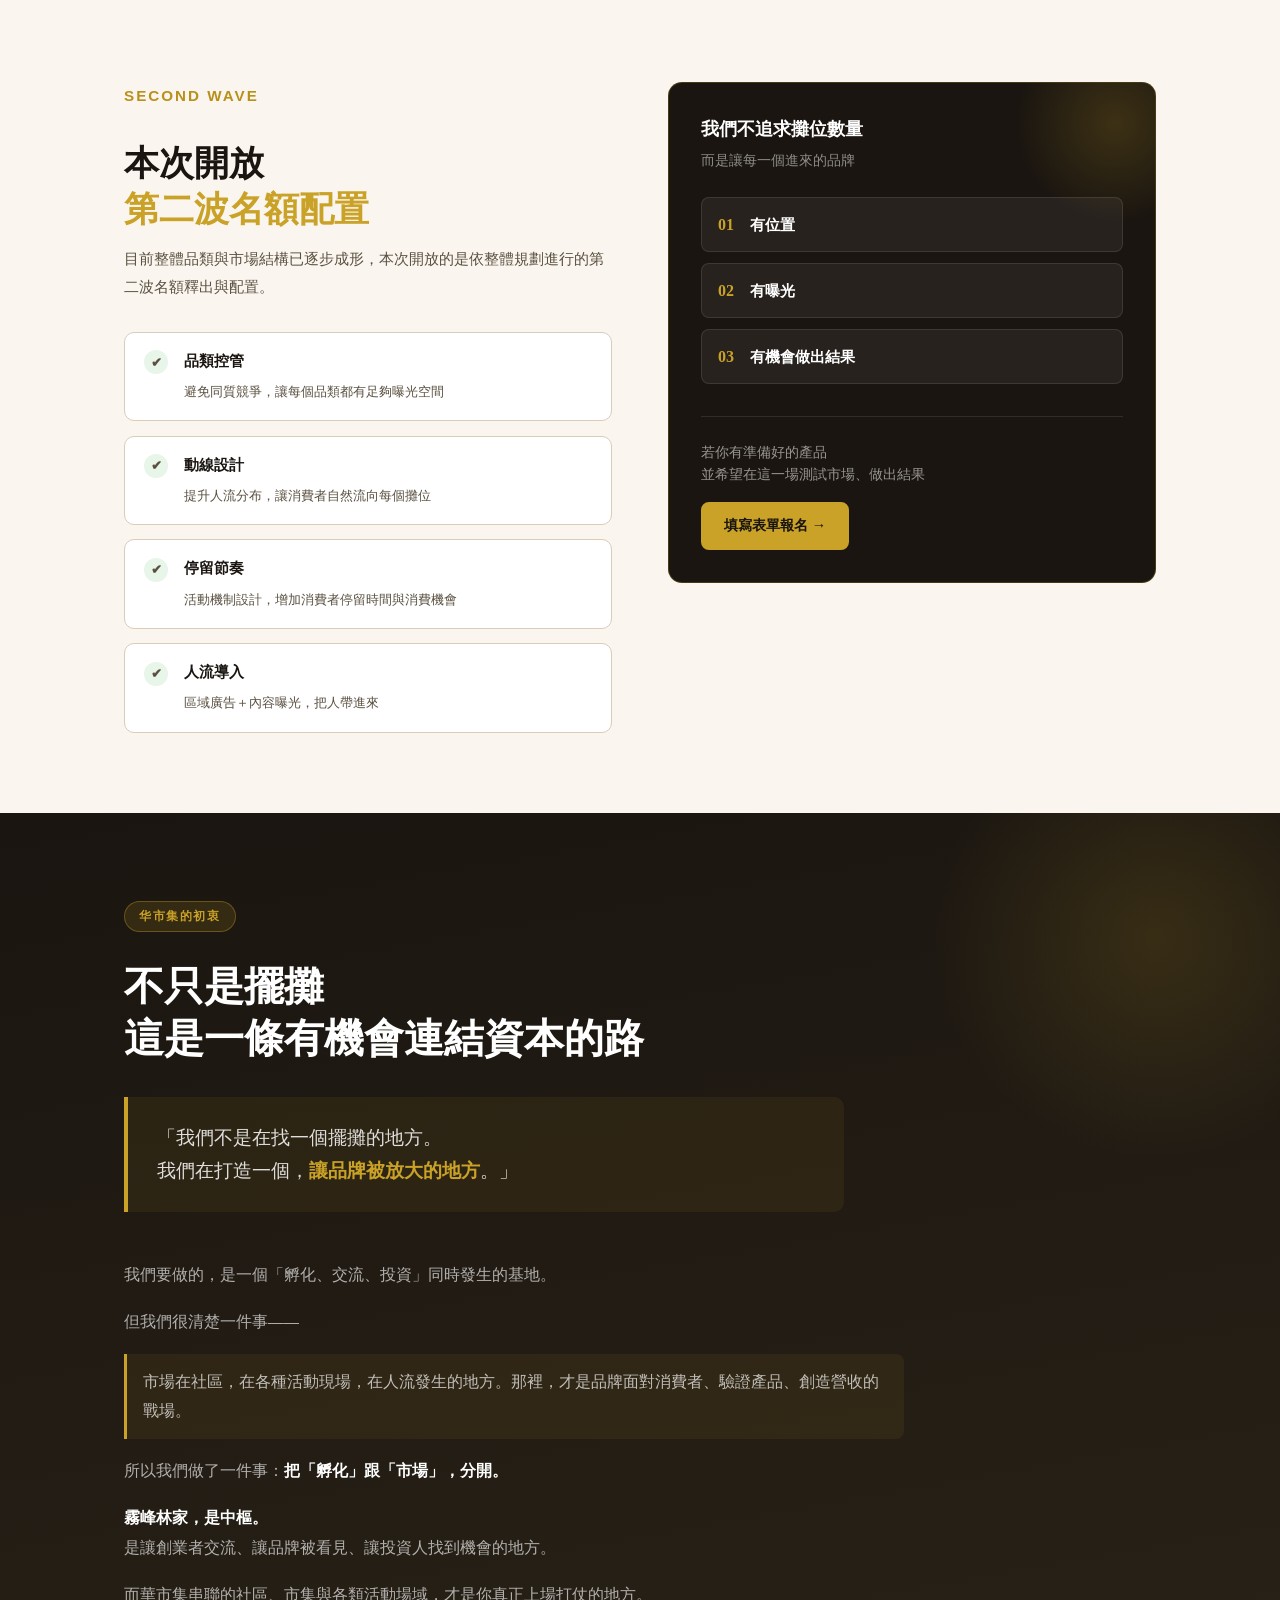
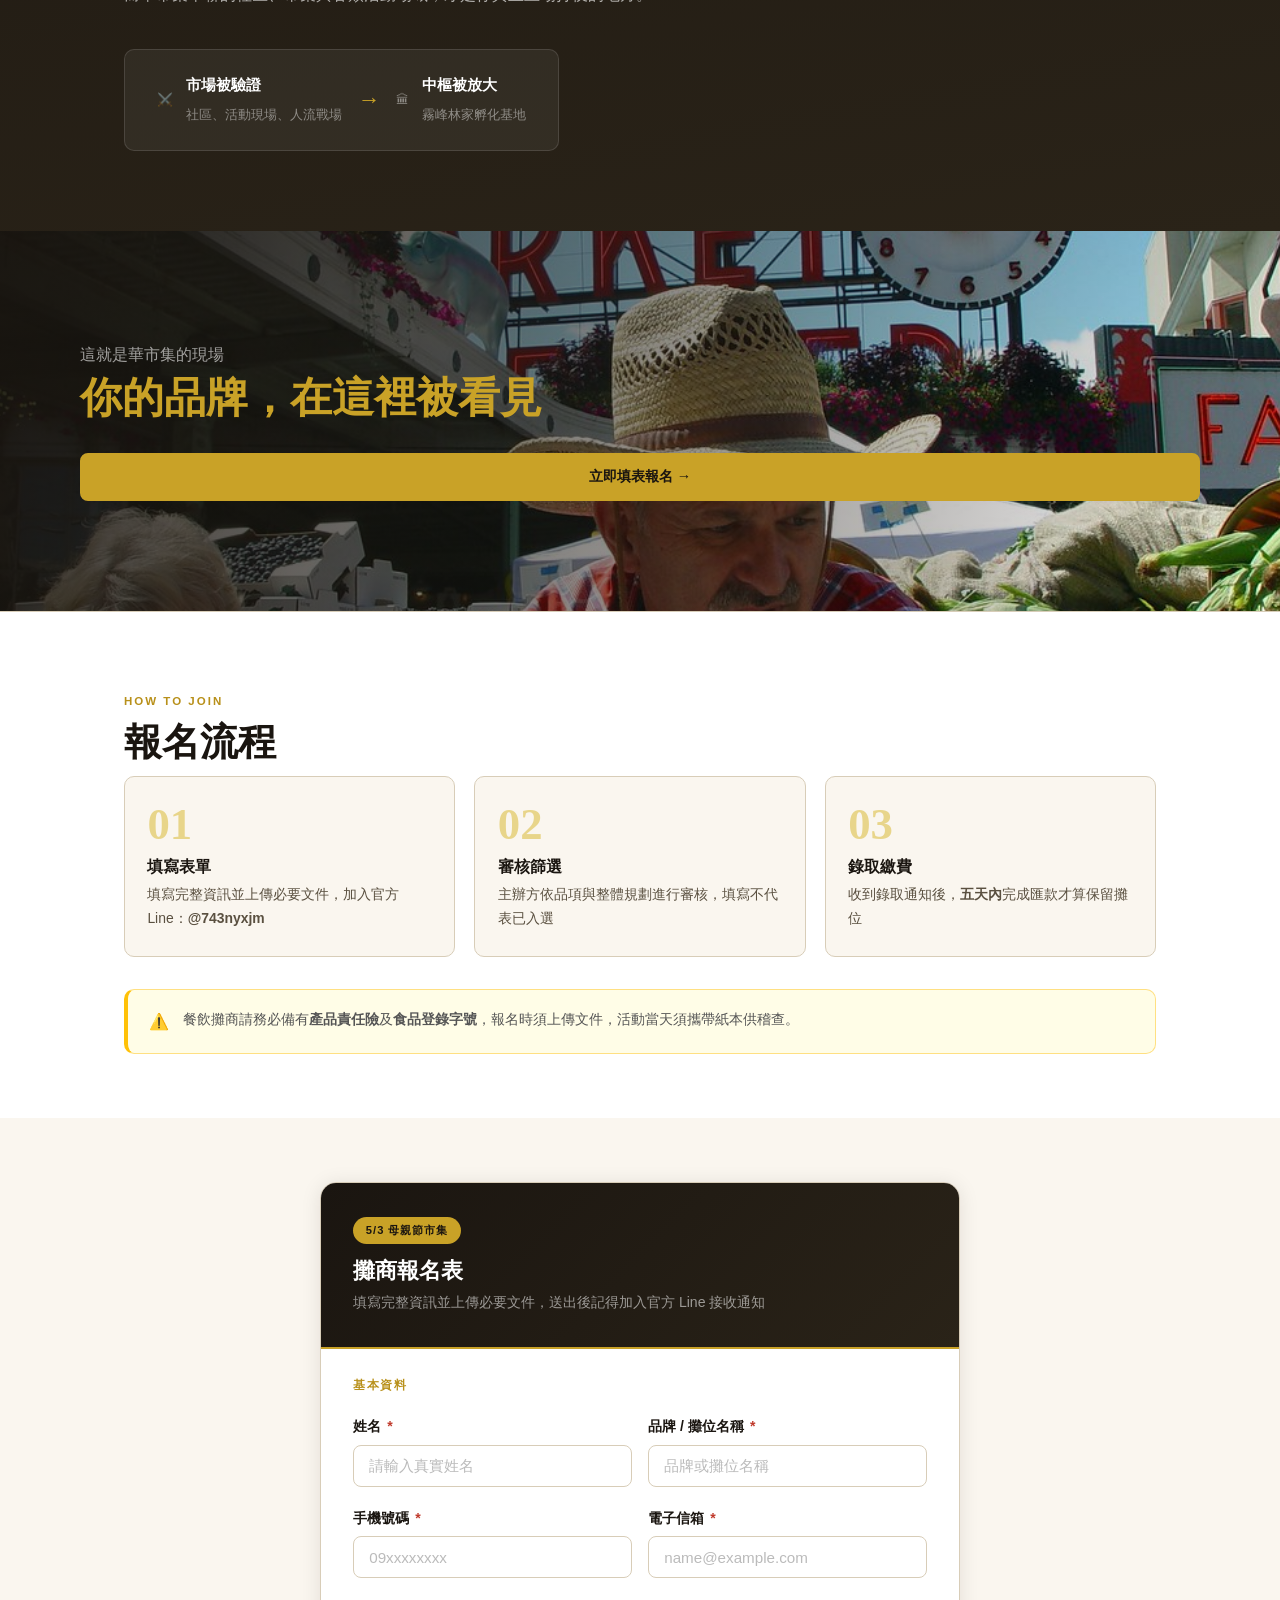
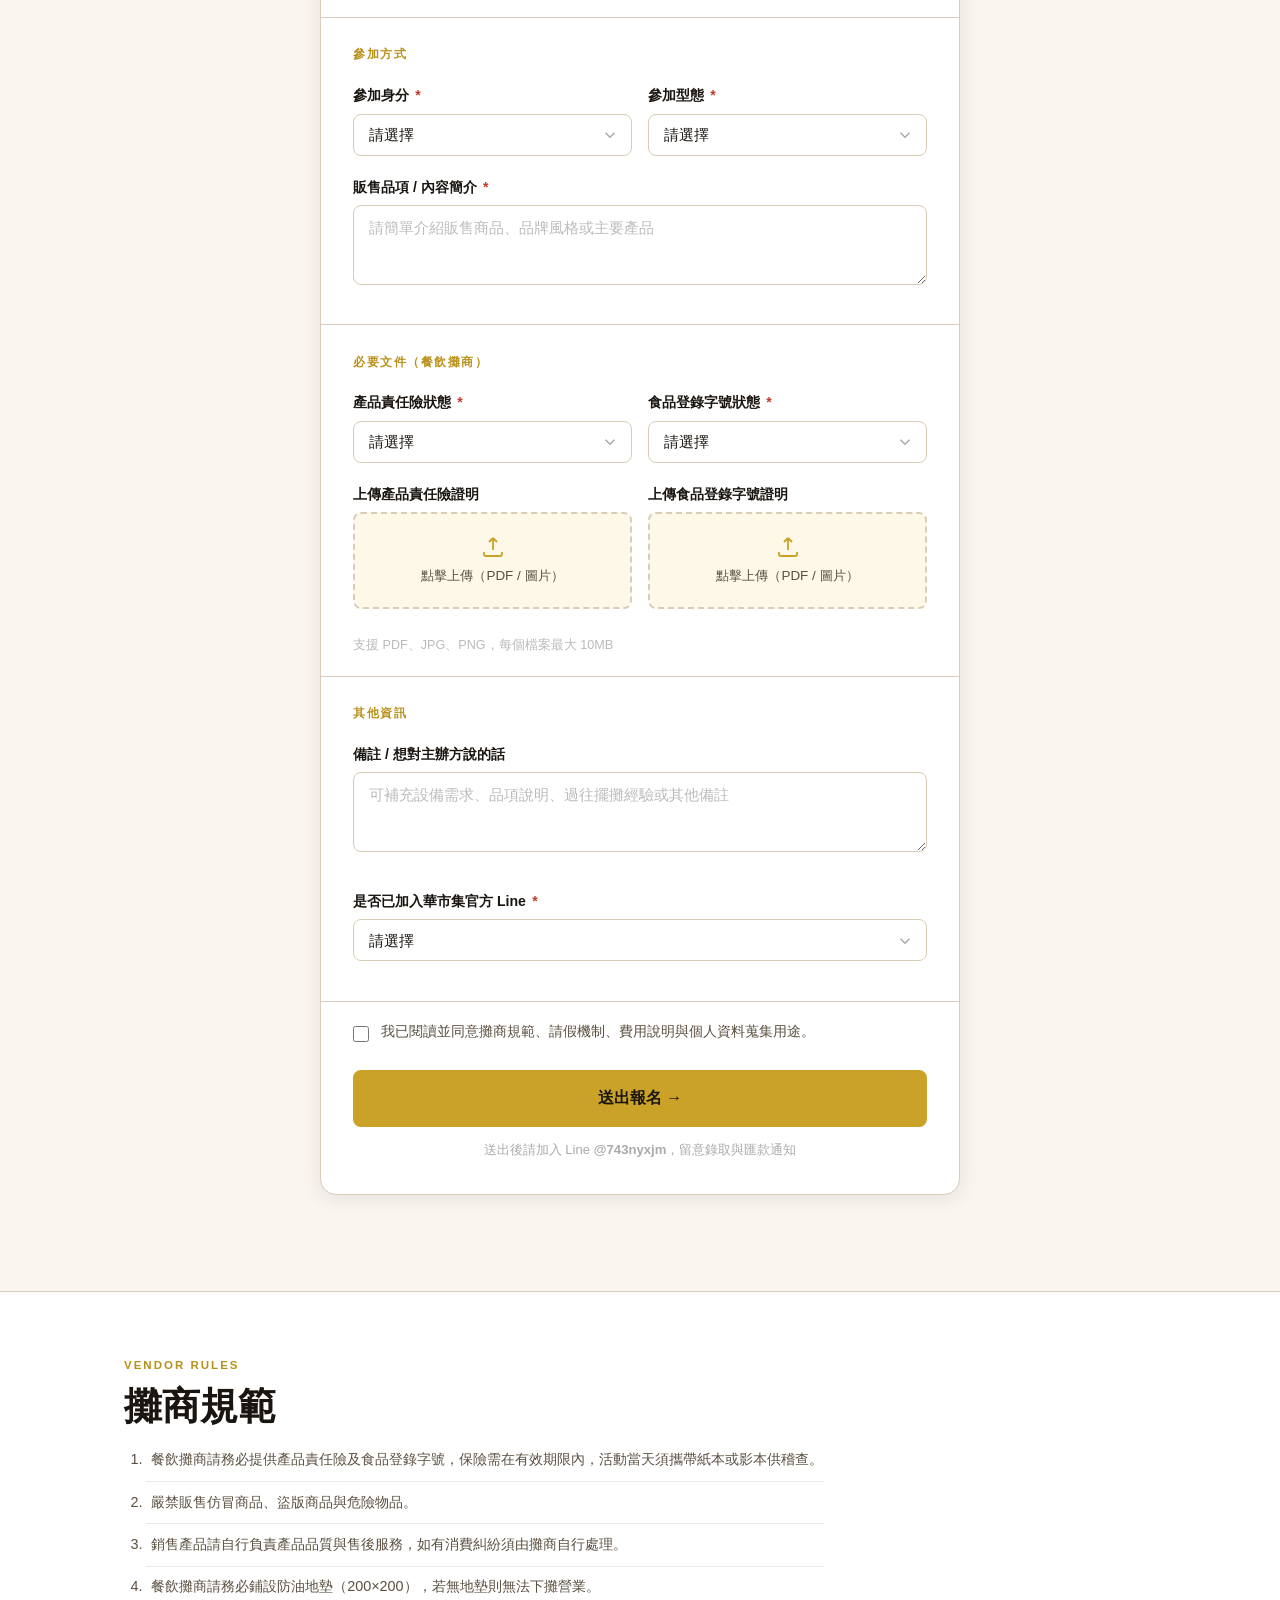
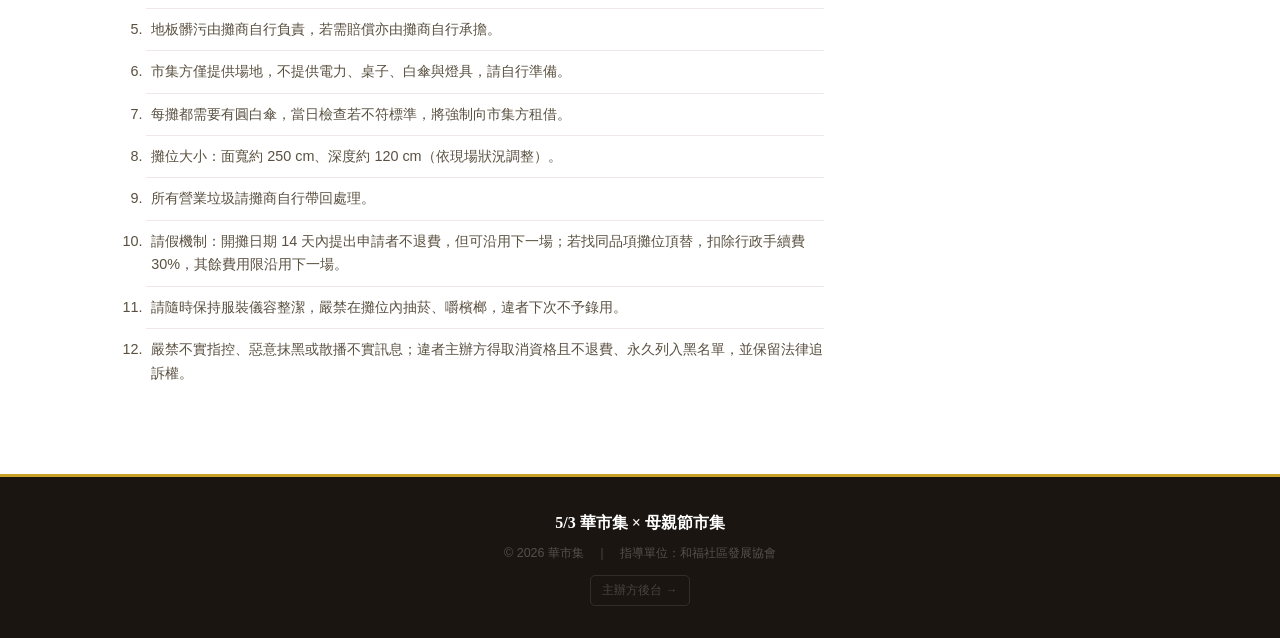
==== commit a5be9da1: "Add security hardening and market photos - Replace plain-text admin password with SHA-256 hash - Add" ====
--- a/index.html
+++ b/index.html
@@ -3,6 +3,9 @@
 <head>
   <meta charset="UTF-8">
   <meta name="viewport" content="width=device-width, initial-scale=1.0">
+  <meta http-equiv="Content-Security-Policy" content="default-src 'self'; script-src 'self' 'unsafe-inline'; style-src 'self' 'unsafe-inline' https://fonts.googleapis.com; font-src https://fonts.gstatic.com; img-src 'self' data: blob: https://live.staticflickr.com; connect-src https://script.google.com https://script.googleusercontent.com; frame-ancestors 'none'; base-uri 'self';">
+  <meta http-equiv="X-Content-Type-Options" content="nosniff">
+  <meta name="referrer" content="no-referrer">
   <title>5/3 華市集 × 母親節市集 — 招商報名</title>
   <meta name="description" content="5/3 華市集母親節檔期。11棟社區聯辦、2000戶住戶、母親節黃金檔期。品類控管、人流結構已建立，現開放第二波招商。">
   <link rel="preconnect" href="https://fonts.googleapis.com">
@@ -563,6 +566,11 @@
           </label>
           <small class="check-err"></small>
 
+          <!-- Honeypot：人類看不到，機器人會填 -->
+          <div style="position:absolute;left:-9999px;opacity:0;pointer-events:none;" aria-hidden="true">
+            <label>Website <input type="text" name="website" tabindex="-1" autocomplete="off" value=""></label>
+          </div>
+
           <!-- 送出 -->
           <div class="form-submit">
             <button type="submit" id="submit-btn" class="btn btn-primary btn-block">
--- a/styles.css
+++ b/styles.css
@@ -792,12 +792,15 @@
 }
 .hpc-main:hover img { transform: scale(1.05); }
 .hpc-badge {
-  position: absolute; bottom: .75rem; left: .75rem;
-  background: rgba(26,21,16,.85);
-  border: 1px solid var(--gold);
-  color: var(--gold); font-size: .72rem; font-weight: 700;
-  padding: .28rem .85rem; border-radius: 99px;
-  backdrop-filter: blur(4px); letter-spacing: .4px;
+  position: absolute; bottom: .9rem; left: .9rem; right: .9rem;
+  background: rgba(26,21,16,.88);
+  border: 2px solid var(--gold);
+  color: var(--gold); font-size: 1rem; font-weight: 800;
+  padding: .55rem 1.1rem; border-radius: 10px;
+  backdrop-filter: blur(6px); letter-spacing: .8px;
+  text-align: center;
+  box-shadow: 0 4px 20px rgba(201,162,39,.3);
+  text-shadow: 0 1px 4px rgba(0,0,0,.5);
 }
 .hpc-sub {
   display: grid; grid-template-columns: 1fr 1fr; gap: .5rem;
